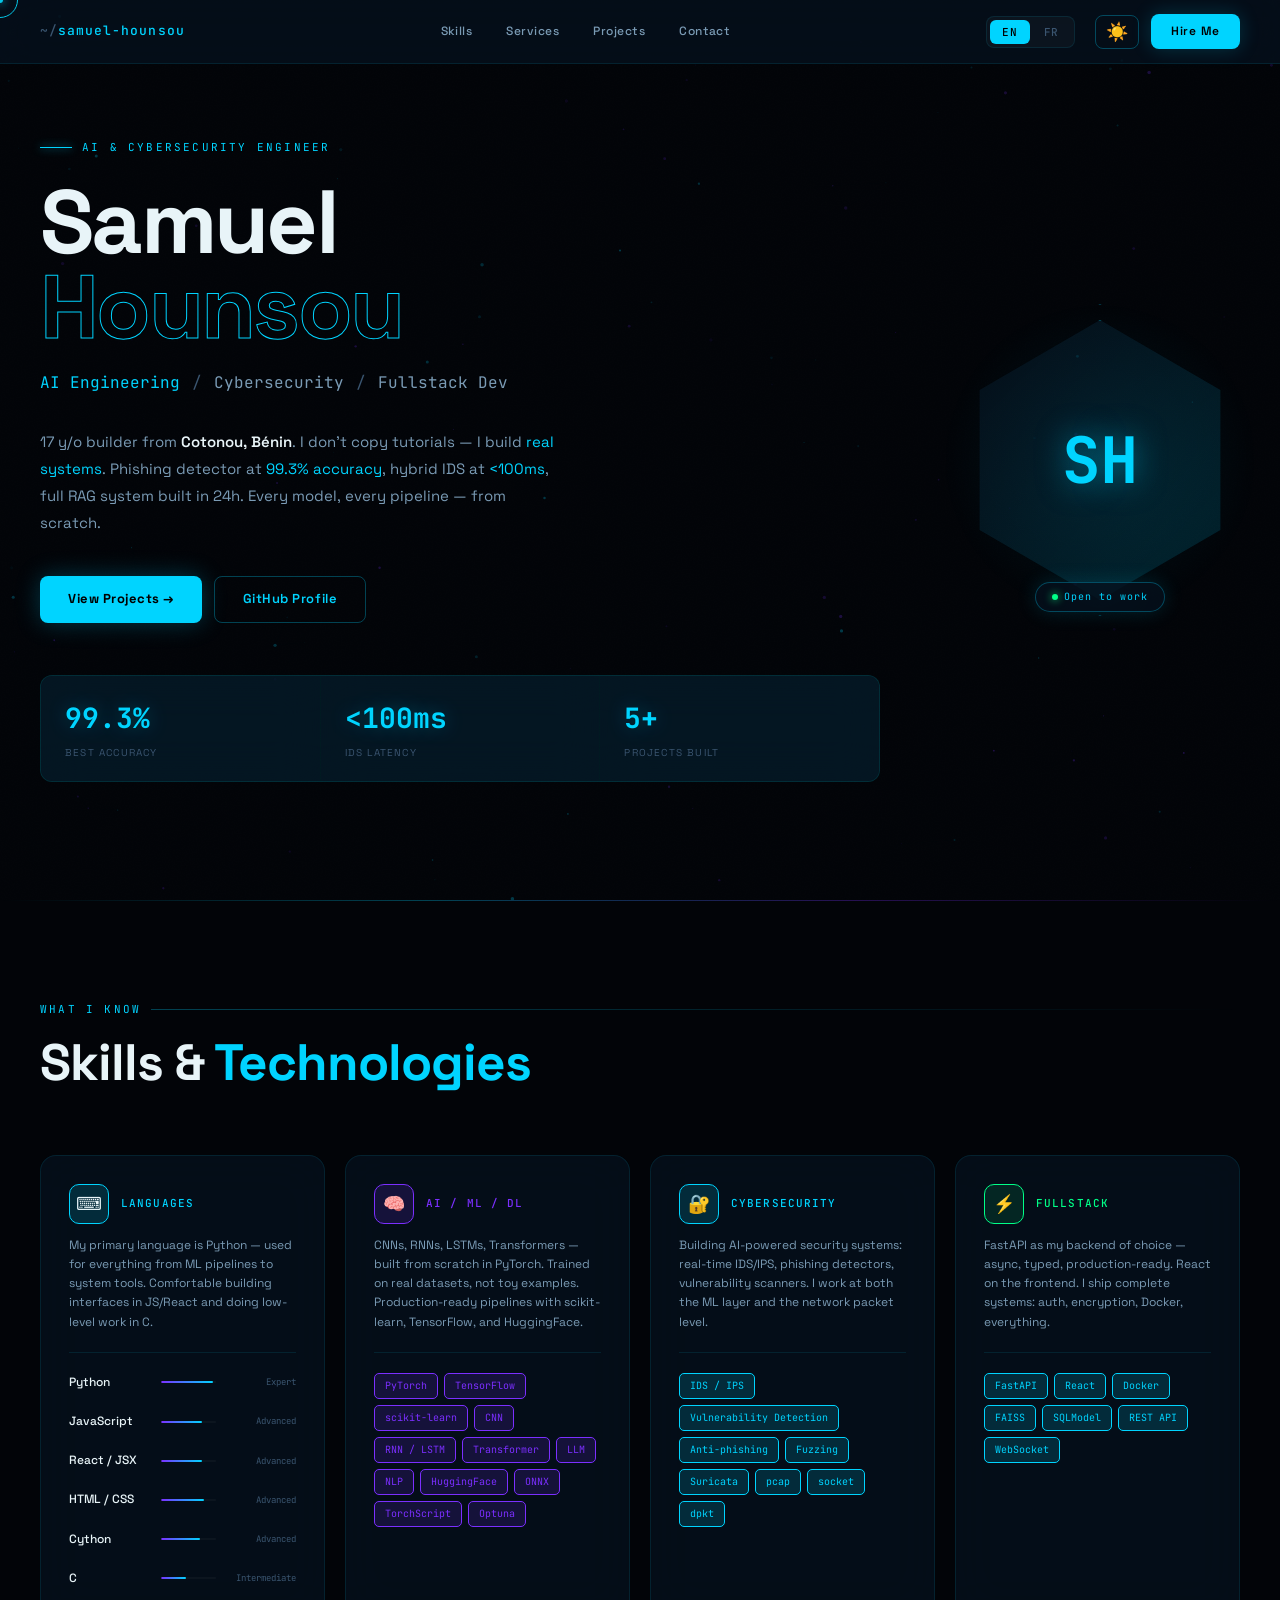
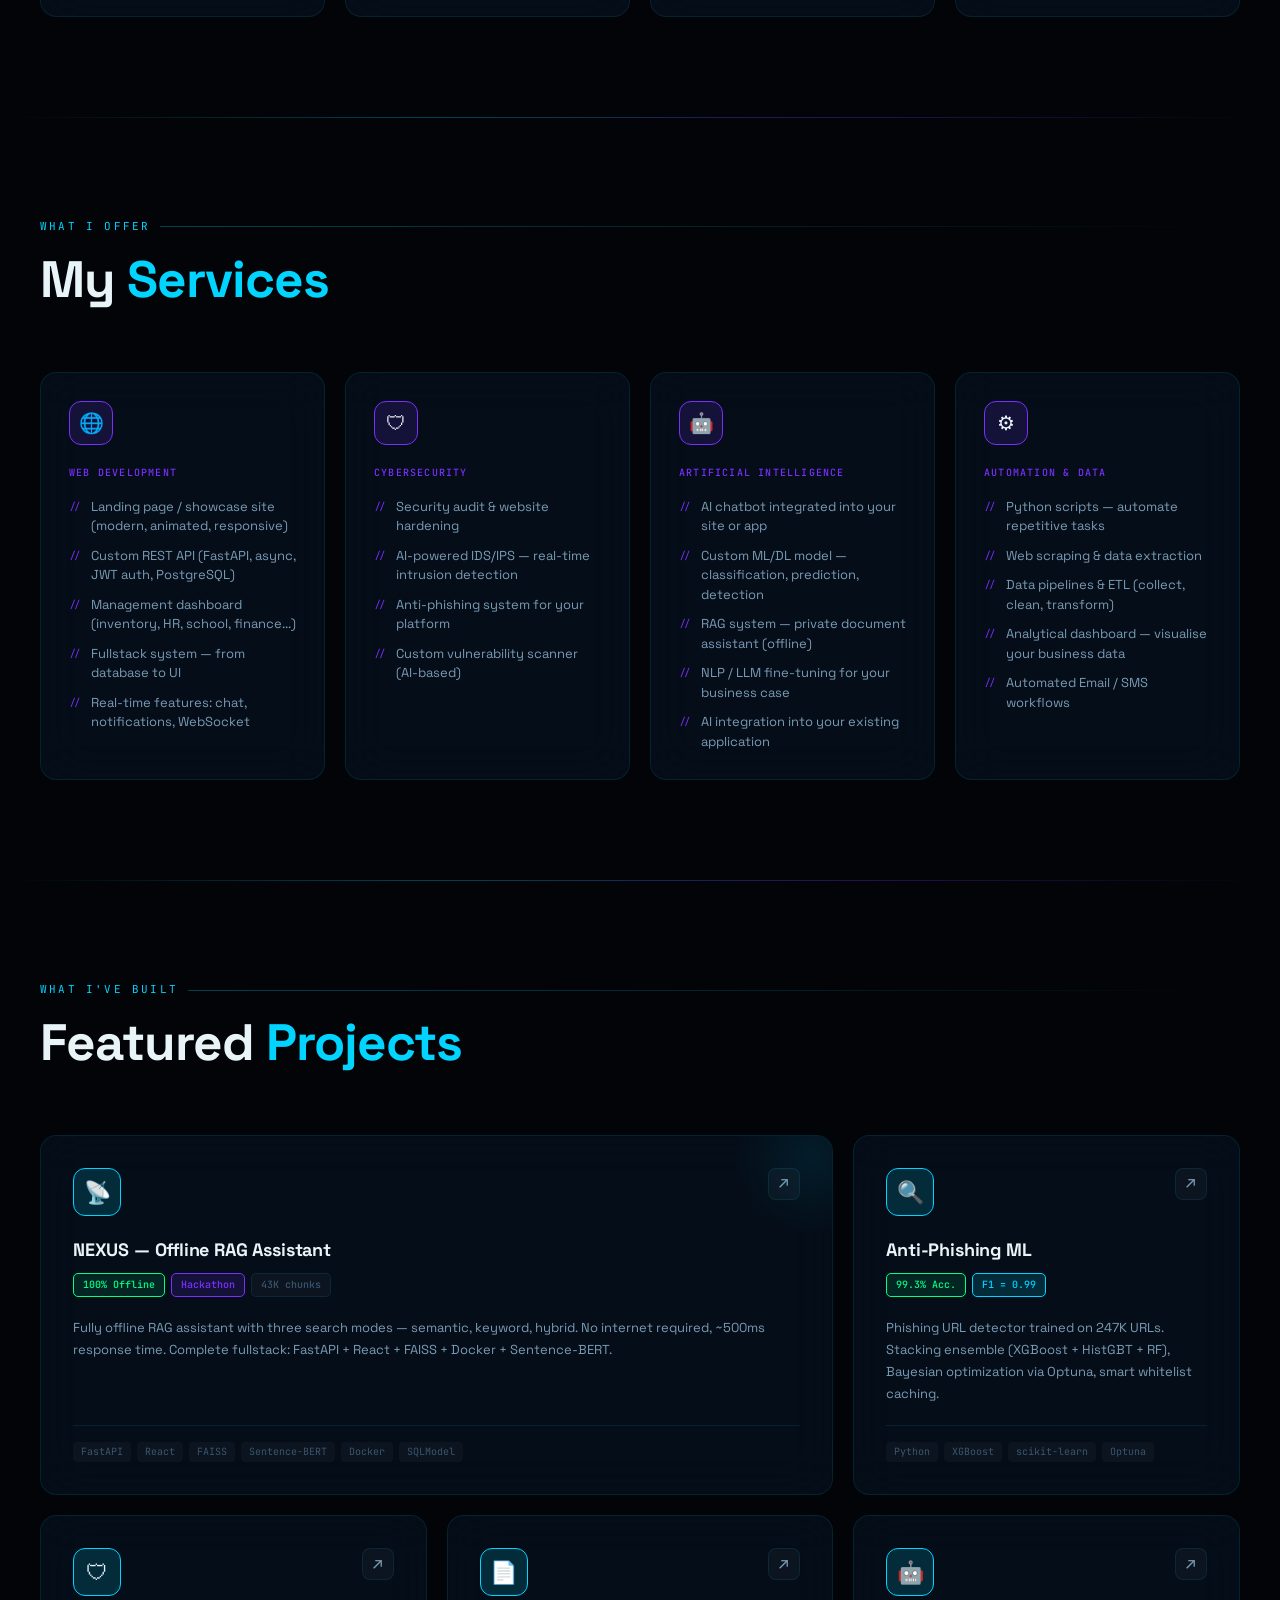
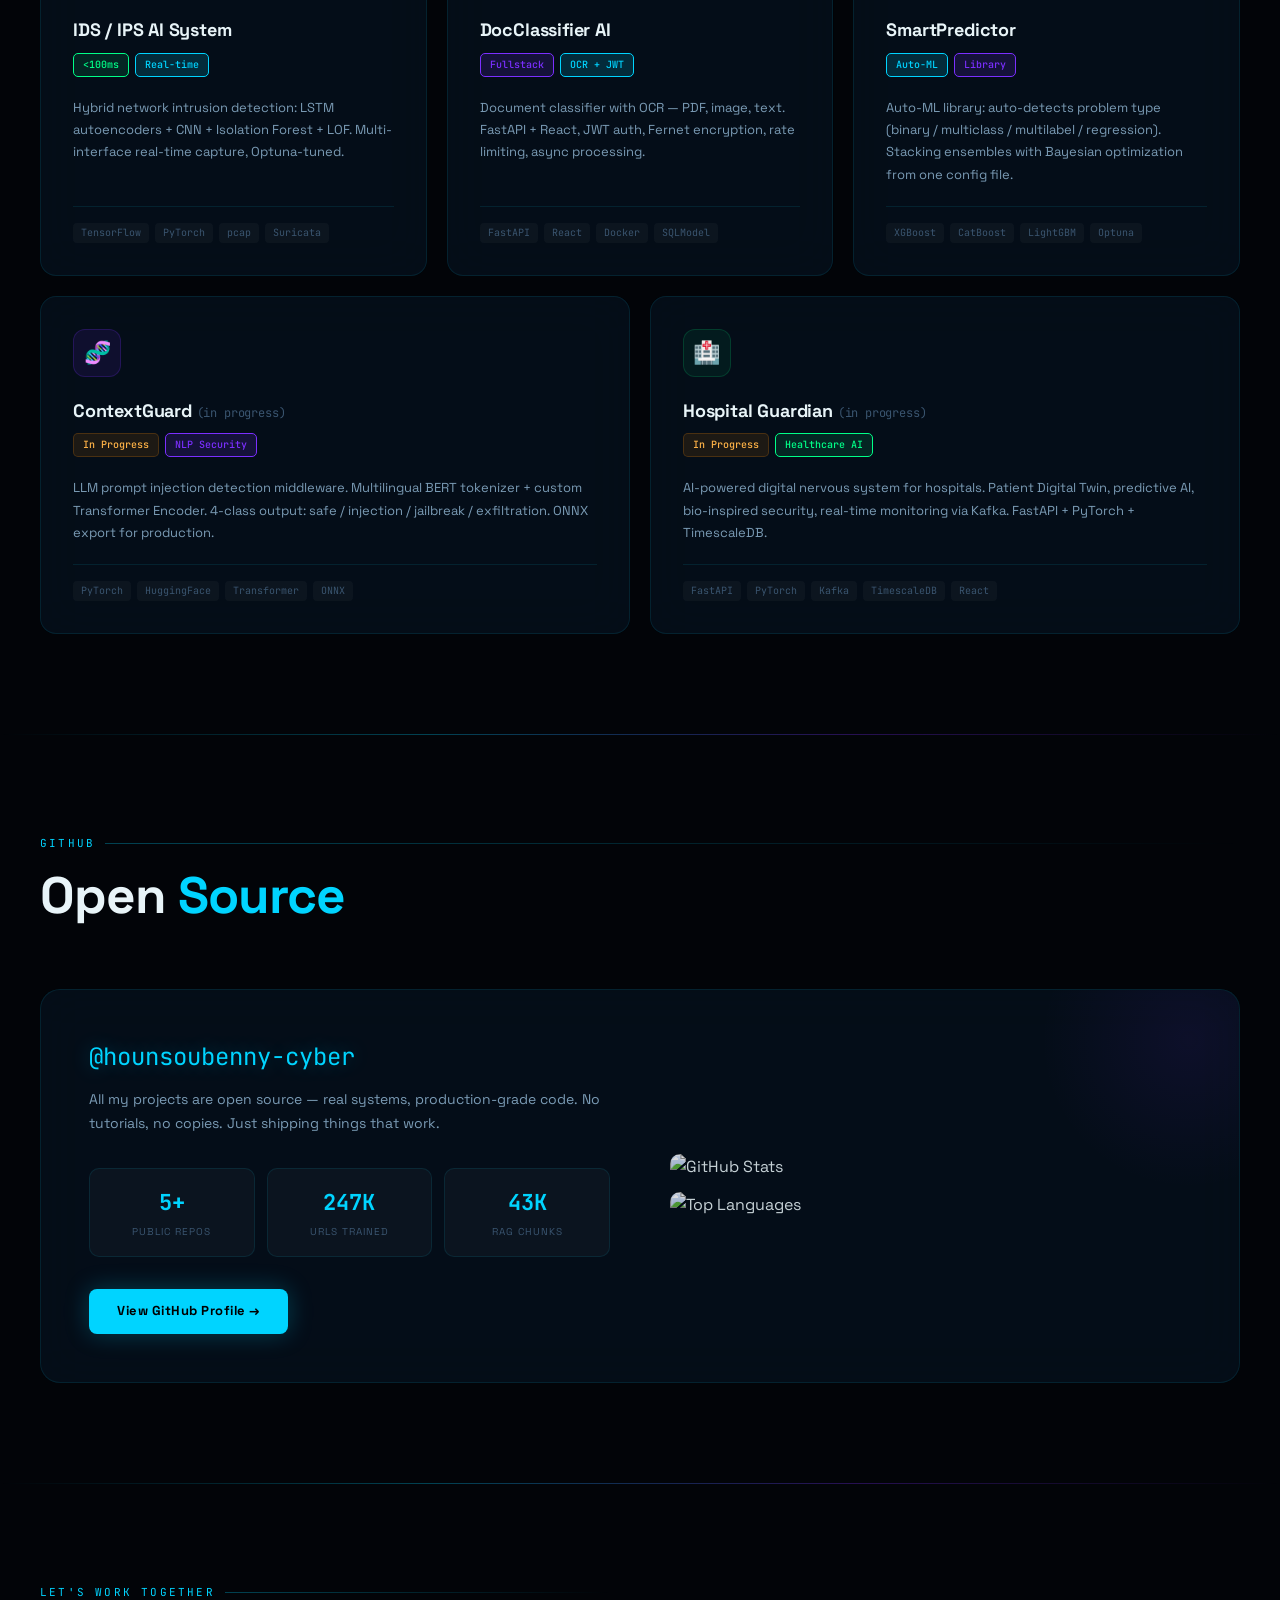
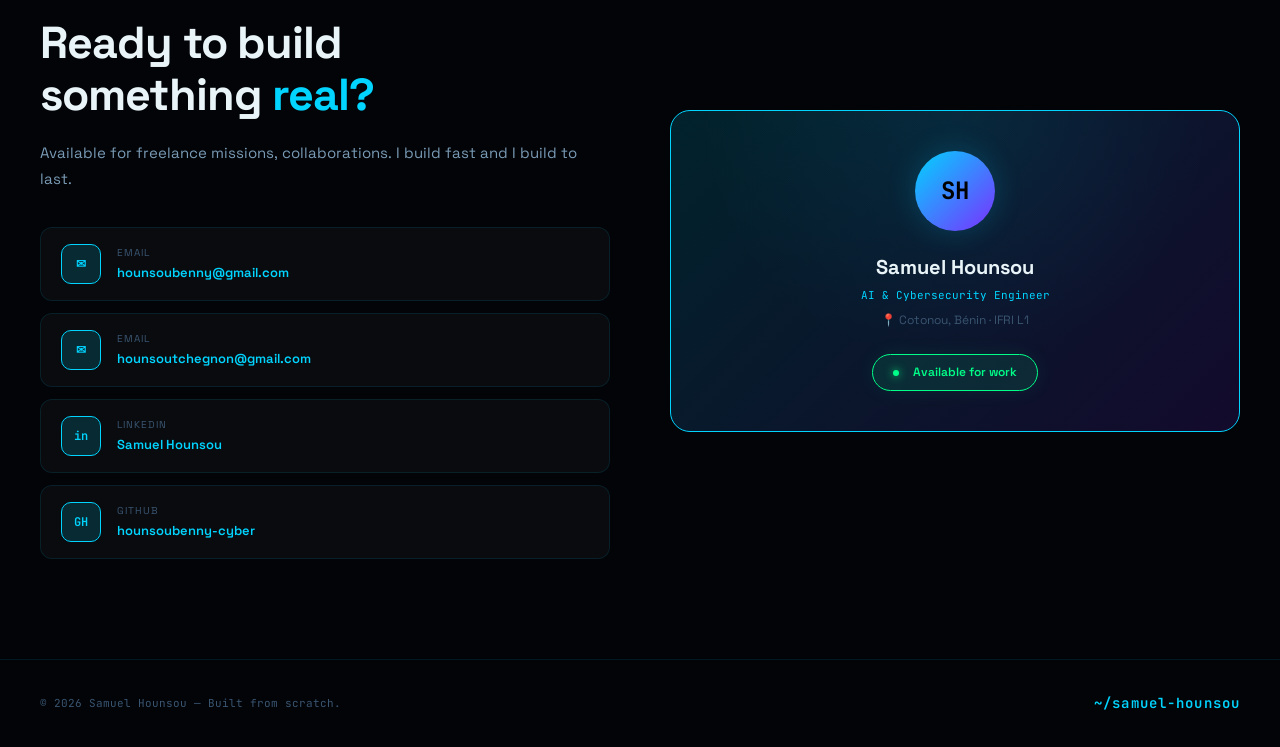
==== index.html @ a5eebebc "feat: theme toggle light/dark, corrections feedback, services mis à jour, responsive amélioré" ====
<!DOCTYPE html>
<html lang="en">
<head>
<meta charset="UTF-8"/>
<meta name="viewport" content="width=device-width, initial-scale=1.0"/>
<title>Samuel Hounsou — AI & Cybersecurity Engineer</title>
<link href="https://fonts.googleapis.com/css2?family=Clash+Display:wght@400;500;600;700&family=Space+Grotesk:wght@300;400;500;600;700&family=JetBrains+Mono:wght@300;400;500&display=swap" rel="stylesheet"/>
<link rel="stylesheet" href="./css/style.css">
</head>
<body>

<canvas id="bgCanvas"></canvas>
<div class="noise"></div>

<!-- CURSOR -->
<div class="cur" id="curDot"><div class="cur-dot"></div></div>
<div class="cur" id="curRing"><div class="cur-ring"></div></div>

<!-- NAV -->
<nav>
  <a href="#hero" class="nav-logo"><span>~/</span>samuel-hounsou</a>
  <div class="nav-links">
    <a href="#skills" class="nav-link" data-en="Skills" data-fr="Compétences">Skills</a>
    <a href="#services" class="nav-link" data-en="Services" data-fr="Offres">Services</a>
    <a href="#projects" class="nav-link" data-en="Projects" data-fr="Projets">Projects</a>
    <a href="#contact" class="nav-link" data-en="Contact" data-fr="Contact">Contact</a>
  </div>
  <div style="display:flex;align-items:center;gap:12px">
    <div class="nav-lang">
      <button class="lang-btn active" id="btnEN" onclick="setLang('en')">EN</button>
      <button class="lang-btn" id="btnFR" onclick="setLang('fr')">FR</button>
    </div>
    <button id="themeToggle" class="theme-btn" aria-label="Toggle theme">☀️</button>
    <a href="#contact" class="nav-cta" data-en="Hire Me" data-fr="Me Contacter">Hire Me</a>
    <button class="hamburger" id="hamburger" aria-label="Menu">
      <span></span><span></span><span></span>
    </button>
  </div>
</nav>

<!-- MOBILE MENU -->
<div class="mobile-menu" id="mobileMenu">
  <a href="#skills" class="nav-link" onclick="closeMenu()" data-en="Skills" data-fr="Compétences">Skills</a>
  <a href="#services" class="nav-link" onclick="closeMenu()" data-en="Services" data-fr="Offres">Services</a>
  <a href="#projects" class="nav-link" onclick="closeMenu()" data-en="Projects" data-fr="Projets">Projects</a>
  <a href="#contact" class="nav-link" onclick="closeMenu()" data-en="Contact" data-fr="Contact">Contact</a>
  <button id="themeToggleMobile" class="theme-btn mobile-only" aria-label="Toggle theme">☀️</button>
  <a href="#contact" class="btn-primary" onclick="closeMenu()" data-en="Hire Me" data-fr="Me Contacter">Hire Me</a>
</div>

<!-- HERO -->
<section id="hero">
  <div class="hero-grid">
    <div class="reveal">
      <div class="hero-eyebrow">
        <div class="eyebrow-line"></div>
        <span class="eyebrow-text" data-en="AI & Cybersecurity Engineer" data-fr="Ingénieur IA & Cybersécurité">AI & Cybersecurity Engineer</span>
      </div>
      <h1 class="hero-name">
        <span class="first">Samuel</span>
        <span class="last">Hounsou</span>
      </h1>
      <div class="hero-role">
        <span class="role-highlight">AI Engineering</span>
        <span class="role-sep">/</span>
        <span>Cybersecurity</span>
        <span class="role-sep">/</span>
        <span>Fullstack Dev</span>
      </div>
      <p class="hero-bio" data-en="Builder from <strong>Cotonou, Bénin</strong>. I don't copy tutorials — I build <span class='accent'>real systems</span>. Phishing detector at <span class='accent'>99.3% accuracy</span>, hybrid IDS at <span class='accent'>&lt;100ms</span>, full RAG system built in 24h. Every model, every pipeline — from scratch." data-fr="Builder basé à <strong>Cotonou, Bénin</strong>. Je ne copie pas des tutoriels — je construis de <span class='accent'>vrais systèmes</span>. Détecteur phishing à <span class='accent'>99.3% de précision</span>, IDS hybride à <span class='accent'>&lt;100ms</span>, RAG complet en 24h. Chaque modèle, chaque pipeline — from scratch.">17 y/o builder from <strong>Cotonou, Bénin</strong>. I don't copy tutorials — I build <span class="accent">real systems</span>. Phishing detector at <span class="accent">99.3% accuracy</span>, hybrid IDS at <span class="accent">&lt;100ms</span>, full RAG system built in 24h. Every model, every pipeline — from scratch.</p>
      <div class="hero-actions">
        <a href="#projects" class="btn-primary" data-en="View Projects →" data-fr="Voir les Projets →">View Projects →</a>
        <a href="https://github.com/hounsoubenny-cyber" target="_blank" class="btn-outline" data-en="GitHub Profile" data-fr="Profil GitHub">GitHub Profile</a>
      </div>
      <div class="hero-metrics">
        <div class="metric">
          <span class="metric-val">99.3%</span>
          <span class="metric-label" data-en="Best accuracy" data-fr="Meilleure précision">Best accuracy</span>
        </div>
        <div class="metric">
          <span class="metric-val">&lt;100ms</span>
          <span class="metric-label" data-en="IDS latency" data-fr="Latence IDS">IDS latency</span>
        </div>
        <div class="metric">
          <span class="metric-val">5+</span>
          <span class="metric-label" data-en="Projects built" data-fr="Projets livrés">Projects built</span>
        </div>
      </div>
    </div>
    <div class="hero-avatar reveal" style="transition-delay:0.25s">
      <div class="avatar-glow"></div>
      <div class="avatar-ring-outer"></div>
      <div class="avatar-hex">
        <div class="avatar-face avatar-front">
          <span class="avatar-fallback">SH</span>
        </div>
        <div class="avatar-face avatar-back">
          <img src="./images/photo.jpg" alt="Samuel Hounsou" onerror="this.style.display='none';this.nextElementSibling.style.display='flex'"/>
          <span class="avatar-fallback-back" style="display:none">SH</span>
        </div>
      </div>
      <div class="avatar-badge"><span class="avail-dot"></span><span data-en="Open to work" data-fr="Disponible">Open to work</span></div>
    </div>
  </div>
</section>

<div class="section-divider"></div>

<!-- SKILLS -->
<section id="skills">
  <div class="section-wrap">
    <div class="section-head reveal">
      <div class="section-eyebrow" data-en="What I know" data-fr="Ce que je maîtrise">What I know</div>
      <h2 class="section-title" data-en="Skills & <span class='accent'>Technologies</span>" data-fr="Compétences & <span class='accent'>Technologies</span>">Skills & <span class="accent">Technologies</span></h2>
    </div>
    <div class="skills-layout">

      <!-- Languages -->
      <div class="skill-card reveal">
        <div class="skill-card-header">
          <div class="skill-card-icon icon-cyan">⌨</div>
          <span class="skill-card-cat cat-cyan" data-en="Languages" data-fr="Langages">Languages</span>
        </div>
        <p class="skill-card-desc" data-en="My primary language is Python — used for everything from ML pipelines to system tools. Comfortable building interfaces in JS/React and doing low-level work in C." data-fr="Mon langage principal est Python — utilisé pour tout, des pipelines ML aux outils système. À l'aise avec JS/React pour les interfaces et C pour le bas niveau.">My primary language is Python — used for everything from ML pipelines to system tools. Comfortable building interfaces in JS/React and doing low-level work in C.</p>
        <div style="display:flex;flex-direction:column;gap:10px">
          <div class="lang-row"><span class="lang-name-txt">Python</span><div class="lang-bar"><div class="lang-fill animate" style="width:95%"></div></div><span class="lang-lvl">Expert</span></div>
          <div class="lang-row"><span class="lang-name-txt">JavaScript</span><div class="lang-bar"><div class="lang-fill animate" style="width:75%"></div></div><span class="lang-lvl">Advanced</span></div>
          <div class="lang-row"><span class="lang-name-txt">React / JSX</span><div class="lang-bar"><div class="lang-fill animate" style="width:75%"></div></div><span class="lang-lvl">Advanced</span></div>
          <div class="lang-row"><span class="lang-name-txt">HTML / CSS</span><div class="lang-bar"><div class="lang-fill animate" style="width:78%"></div></div><span class="lang-lvl">Advanced</span></div>
          <div class="lang-row"><span class="lang-name-txt">Cython</span><div class="lang-bar"><div class="lang-fill animate" style="width:70%"></div></div><span class="lang-lvl">Advanced</span></div>
          <div class="lang-row"><span class="lang-name-txt">C</span><div class="lang-bar"><div class="lang-fill animate" style="width:45%"></div></div><span class="lang-lvl">Intermediate</span></div>
        </div>
      </div>

      <!-- AI/ML -->
      <div class="skill-card reveal" style="transition-delay:0.1s">
        <div class="skill-card-header">
          <div class="skill-card-icon icon-violet">🧠</div>
          <span class="skill-card-cat cat-violet">AI / ML / DL</span>
        </div>
        <p class="skill-card-desc" data-en="CNNs, RNNs, LSTMs, Transformers — built from scratch in PyTorch. Trained on real datasets, not toy examples. Production-ready pipelines with scikit-learn, TensorFlow, and HuggingFace." data-fr="CNNs, RNNs, LSTMs, Transformers — construits from scratch en PyTorch. Entraînés sur de vraies données, pas des exemples jouets. Pipelines prêts pour la production avec scikit-learn, TensorFlow, HuggingFace.">CNNs, RNNs, LSTMs, Transformers — built from scratch in PyTorch. Trained on real datasets, not toy examples. Production-ready pipelines with scikit-learn, TensorFlow, and HuggingFace.</p>
        <div class="skill-tags">
          <span class="stag stag-violet">PyTorch</span>
          <span class="stag stag-violet">TensorFlow</span>
          <span class="stag stag-violet">scikit-learn</span>
          <span class="stag stag-violet">CNN</span>
          <span class="stag stag-violet">RNN / LSTM</span>
          <span class="stag stag-violet">Transformer</span>
          <span class="stag stag-violet">LLM</span>
          <span class="stag stag-violet">NLP</span>
          <span class="stag stag-violet">HuggingFace</span>
          <span class="stag stag-violet">ONNX</span>
          <span class="stag stag-violet">TorchScript</span>
          <span class="stag stag-violet">Optuna</span>
        </div>
      </div>

      <!-- Cybersecurity -->
      <div class="skill-card reveal" style="transition-delay:0.2s">
        <div class="skill-card-header">
          <div class="skill-card-icon icon-cyan">🔐</div>
          <span class="skill-card-cat cat-cyan" data-en="Cybersecurity" data-fr="Cybersécurité">Cybersecurity</span>
        </div>
        <p class="skill-card-desc" data-en="Building AI-powered security systems: real-time IDS/IPS, phishing detectors, vulnerability scanners. I work at both the ML layer and the network packet level." data-fr="Construction de systèmes de sécurité alimentés par l'IA : IDS/IPS temps réel, détecteurs de phishing, scanners de vulnérabilités. Je travaille au niveau ML et au niveau des paquets réseau.">Building AI-powered security systems: real-time IDS/IPS, phishing detectors, vulnerability scanners. I work at both the ML layer and the network packet level.</p>
        <div class="skill-tags">
          <span class="stag stag-cyan">IDS / IPS</span>
          <span class="stag stag-cyan">Vulnerability Detection</span>
          <span class="stag stag-cyan">Anti-phishing</span>
          <span class="stag stag-cyan">Fuzzing</span>
          <span class="stag stag-cyan">Suricata</span>
          <span class="stag stag-cyan">pcap</span>
          <span class="stag stag-cyan">socket</span>
          <span class="stag stag-cyan">dpkt</span>
        </div>
      </div>

      <!-- Fullstack -->
      <div class="skill-card reveal" style="transition-delay:0.1s">
        <div class="skill-card-header">
          <div class="skill-card-icon icon-green">⚡</div>
          <span class="skill-card-cat cat-green">Fullstack</span>
        </div>
        <p class="skill-card-desc" data-en="FastAPI as my backend of choice — async, typed, production-ready. React on the frontend. I ship complete systems: auth, encryption, Docker, everything." data-fr="FastAPI comme backend de prédilection — async, typé, production-ready. React en frontend. Je livre des systèmes complets : auth, chiffrement, Docker, tout.">FastAPI as my backend of choice — async, typed, production-ready. React on the frontend. I ship complete systems: auth, encryption, Docker, everything.</p>
        <div class="skill-tags">
          <span class="stag stag-cyan">FastAPI</span>
          <span class="stag stag-cyan">React</span>
          <span class="stag stag-cyan">Docker</span>
          <span class="stag stag-cyan">FAISS</span>
          <span class="stag stag-cyan">SQLModel</span>
          <span class="stag stag-cyan">REST API</span>
          <span class="stag stag-cyan">WebSocket</span>
        </div>
      </div>

    </div>
  </div>
</section>

<div class="section-divider"></div>

<!-- SERVICES -->
<section id="services">
  <div class="section-wrap">
    <div class="section-head reveal">
      <div class="section-eyebrow" data-en="What I offer" data-fr="Ce que j'offre">What I offer</div>
      <h2 class="section-title" data-en="My <span class='accent'>Services</span>" data-fr="Mes <span class='accent'>Offres</span>">My <span class="accent">Services</span></h2>
    </div>
    <div class="services-grid">
      <div class="service-card reveal">
        <div class="service-icon">🌐</div>
        <div class="service-cat" data-en="Web Development" data-fr="Développement Web">Web Development</div>
        <ul class="service-items">
          <li data-en="Landing page / showcase site (modern, animated, responsive)" data-fr="Site vitrine / landing page (moderne, animé, responsive)">Landing page / showcase site (modern, animated, responsive)</li>
          <li data-en="Custom REST API (FastAPI, async, JWT auth, PostgreSQL)" data-fr="API REST sur mesure (FastAPI, async, auth JWT, PostgreSQL)">Custom REST API (FastAPI, async, JWT auth, PostgreSQL)</li>
          <li data-en="Management dashboard (inventory, HR, school, finance...)" data-fr="Dashboard de gestion (stock, RH, école, finance...)">Management dashboard (inventory, HR, school, finance...)</li>
          <li data-en="Fullstack system — from database to UI" data-fr="Système fullstack complet — de la BDD à l'UI">Fullstack system — from database to UI</li>
          <li data-en="Real-time features: chat, notifications, WebSocket" data-fr="Fonctionnalités temps réel : chat, notifications, WebSocket">Real-time features: chat, notifications, WebSocket</li>
        </ul>
      </div>
      <div class="service-card reveal" style="transition-delay:0.1s">
        <div class="service-icon">🛡</div>
        <div class="service-cat" data-en="Cybersecurity" data-fr="Cybersécurité">Cybersecurity</div>
        <ul class="service-items">
          <li data-en="Security audit & website hardening" data-fr="Audit de sécurité & durcissement de site">Security audit & website hardening</li>
          <li data-en="AI‑powered IDS/IPS — real‑time intrusion detection" data-fr="IDS/IPS alimenté par l'IA — détection d'intrusion temps réel">AI‑powered IDS/IPS — real‑time intrusion detection</li>
          <li data-en="Anti‑phishing system for your platform" data-fr="Système anti‑phishing pour votre plateforme">Anti‑phishing system for your platform</li>
          <li data-en="Custom vulnerability scanner (AI‑based)" data-fr="Scanner de vulnérabilités web (custom, basé IA)">Custom vulnerability scanner (AI‑based)</li>
        </ul>
      </div>
      <div class="service-card reveal" style="transition-delay:0.2s">
        <div class="service-icon">🤖</div>
        <div class="service-cat" data-en="Artificial Intelligence" data-fr="Intelligence Artificielle">Artificial Intelligence</div>
        <ul class="service-items">
          <li data-en="AI chatbot integrated into your site or app" data-fr="Chatbot IA intégré dans votre site ou application">AI chatbot integrated into your site or app</li>
          <li data-en="Custom ML/DL model — classification, prediction, detection" data-fr="Modèle ML/DL sur mesure — classification, prédiction, détection">Custom ML/DL model — classification, prediction, detection</li>
          <li data-en="RAG system — private document assistant (offline)" data-fr="Système RAG — assistant documentaire privé (offline)">RAG system — private document assistant (offline)</li>
          <li data-en="NLP / LLM fine‑tuning for your business case" data-fr="Fine‑tuning NLP / LLM pour votre cas d'usage">NLP / LLM fine‑tuning for your business case</li>
          <li data-en="AI integration into your existing application" data-fr="Intégration IA dans votre application existante">AI integration into your existing application</li>
        </ul>
      </div>
      <div class="service-card reveal" style="transition-delay:0.3s">
        <div class="service-icon">⚙</div>
        <div class="service-cat" data-en="Automation & Data" data-fr="Automatisation & Données">Automation & Data</div>
        <ul class="service-items">
          <li data-en="Python scripts — automate repetitive tasks" data-fr="Scripts Python — automatiser vos tâches répétitives">Python scripts — automate repetitive tasks</li>
          <li data-en="Web scraping & data extraction" data-fr="Web scraping & extraction de données">Web scraping & data extraction</li>
          <li data-en="Data pipelines & ETL (collect, clean, transform)" data-fr="Pipelines de données & ETL (collecter, nettoyer, transformer)">Data pipelines & ETL (collect, clean, transform)</li>
          <li data-en="Analytical dashboard — visualise your business data" data-fr="Dashboard analytique — visualiser vos données métier">Analytical dashboard — visualise your business data</li>
          <li data-en="Automated Email / SMS workflows" data-fr="Workflows automatisés Email / SMS">Automated Email / SMS workflows</li>
        </ul>
      </div>
    </div>
  </div>
</section>

<div class="section-divider"></div>

<!-- PROJECTS -->
<section id="projects">
  <div class="section-wrap">
    <div class="section-head reveal">
      <div class="section-eyebrow" data-en="What I've built" data-fr="Ce que j'ai construit">What I've built</div>
      <h2 class="section-title" data-en="Featured <span class='accent'>Projects</span>" data-fr="Mes <span class='accent'>Projets</span>">Featured <span class="accent">Projects</span></h2>
    </div>
    <div class="projects-grid">

      <!-- NEXUS - large -->
      <div class="proj-card col-8 reveal">
        <div class="proj-glow"></div>
        <div class="proj-top">
          <div class="proj-icon-wrap">📡</div>
          <div class="proj-links">
            <a href="https://github.com/hounsoubenny-cyber/nexus-four" target="_blank" class="proj-link" title="GitHub">↗</a>
          </div>
        </div>
        <div class="proj-name">NEXUS — Offline RAG Assistant</div>
        <div class="proj-badges">
          <span class="pbadge pb-green" data-en="100% Offline" data-fr="100% Offline">100% Offline</span>
          <span class="pbadge pb-violet">Hackathon</span>
          <span class="pbadge pb-gray">43K chunks</span>
        </div>
        <p class="proj-desc" data-en="Fully offline RAG assistant with three search modes — semantic, keyword, hybrid. No internet required, ~500ms response time. Complete fullstack: FastAPI + React + FAISS + Docker + Sentence-BERT." data-fr="Assistant RAG 100% offline avec trois modes de recherche — sémantique, keyword, hybride. Sans internet, ~500ms de réponse. Fullstack complet : FastAPI + React + FAISS + Docker + Sentence-BERT.">Fully offline RAG assistant with three search modes — semantic, keyword, hybrid. No internet required, ~500ms response time. Complete fullstack: FastAPI + React + FAISS + Docker + Sentence-BERT.</p>
        <div class="proj-stack">
          <span class="proj-tech">FastAPI</span>
          <span class="proj-tech">React</span>
          <span class="proj-tech">FAISS</span>
          <span class="proj-tech">Sentence-BERT</span>
          <span class="proj-tech">Docker</span>
          <span class="proj-tech">SQLModel</span>
        </div>
      </div>

      <!-- Anti-phishing -->
      <div class="proj-card col-4 reveal" style="transition-delay:0.1s">
        <div class="proj-top">
          <div class="proj-icon-wrap">🔍</div>
          <div class="proj-links">
            <a href="https://github.com/hounsoubenny-cyber/anti-phishing-ml" target="_blank" class="proj-link">↗</a>
          </div>
        </div>
        <div class="proj-name">Anti-Phishing ML</div>
        <div class="proj-badges">
          <span class="pbadge pb-green">99.3% Acc.</span>
          <span class="pbadge pb-cyan">F1 = 0.99</span>
        </div>
        <p class="proj-desc" data-en="Phishing URL detector trained on 247K URLs. Stacking ensemble (XGBoost + HistGBT + RF), Bayesian optimization via Optuna, smart whitelist caching." data-fr="Détecteur de phishing entraîné sur 247K URLs. Ensemble stacking (XGBoost + HistGBT + RF), optimisation bayésienne via Optuna, cache whitelist intelligent.">Phishing URL detector trained on 247K URLs. Stacking ensemble (XGBoost + HistGBT + RF), Bayesian optimization via Optuna, smart whitelist caching.</p>
        <div class="proj-stack">
          <span class="proj-tech">Python</span>
          <span class="proj-tech">XGBoost</span>
          <span class="proj-tech">scikit-learn</span>
          <span class="proj-tech">Optuna</span>
        </div>
      </div>

      <!-- IDS -->
      <div class="proj-card col-4 reveal">
        <div class="proj-top">
          <div class="proj-icon-wrap">🛡</div>
          <div class="proj-links">
            <a href="https://github.com/hounsoubenny-cyber/ids-ai" target="_blank" class="proj-link">↗</a>
          </div>
        </div>
        <div class="proj-name">IDS / IPS AI System</div>
        <div class="proj-badges">
          <span class="pbadge pb-green">&lt;100ms</span>
          <span class="pbadge pb-cyan">Real-time</span>
        </div>
        <p class="proj-desc" data-en="Hybrid network intrusion detection: LSTM autoencoders + CNN + Isolation Forest + LOF. Multi-interface real-time capture, Optuna-tuned." data-fr="Détection d'intrusion hybride : LSTM autoencoders + CNN + Isolation Forest + LOF. Capture multi-interface temps réel, tuning Optuna.">Hybrid network intrusion detection: LSTM autoencoders + CNN + Isolation Forest + LOF. Multi-interface real-time capture, Optuna-tuned.</p>
        <div class="proj-stack">
          <span class="proj-tech">TensorFlow</span>
          <span class="proj-tech">PyTorch</span>
          <span class="proj-tech">pcap</span>
          <span class="proj-tech">Suricata</span>
        </div>
      </div>

      <!-- DocClassifier -->
      <div class="proj-card col-4 reveal" style="transition-delay:0.1s">
        <div class="proj-top">
          <div class="proj-icon-wrap">📄</div>
          <div class="proj-links">
            <a href="https://github.com/hounsoubenny-cyber/doc-classifier" target="_blank" class="proj-link">↗</a>
          </div>
        </div>
        <div class="proj-name">DocClassifier AI</div>
        <div class="proj-badges">
          <span class="pbadge pb-violet">Fullstack</span>
          <span class="pbadge pb-cyan">OCR + JWT</span>
        </div>
        <p class="proj-desc" data-en="Document classifier with OCR — PDF, image, text. FastAPI + React, JWT auth, Fernet encryption, rate limiting, async processing." data-fr="Classifieur de documents avec OCR — PDF, image, texte. FastAPI + React, auth JWT, chiffrement Fernet, rate limiting, async.">Document classifier with OCR — PDF, image, text. FastAPI + React, JWT auth, Fernet encryption, rate limiting, async processing.</p>
        <div class="proj-stack">
          <span class="proj-tech">FastAPI</span>
          <span class="proj-tech">React</span>
          <span class="proj-tech">Docker</span>
          <span class="proj-tech">SQLModel</span>
        </div>
      </div>

      <!-- SmartPredictor -->
      <div class="proj-card col-4 reveal" style="transition-delay:0.2s">
        <div class="proj-top">
          <div class="proj-icon-wrap">🤖</div>
          <div class="proj-links">
            <a href="https://github.com/hounsoubenny-cyber/smart-predictor" target="_blank" class="proj-link">↗</a>
          </div>
        </div>
        <div class="proj-name">SmartPredictor</div>
        <div class="proj-badges">
          <span class="pbadge pb-cyan">Auto-ML</span>
          <span class="pbadge pb-violet">Library</span>
        </div>
        <p class="proj-desc" data-en="Auto-ML library: auto-detects problem type (binary / multiclass / multilabel / regression). Stacking ensembles with Bayesian optimization from one config file." data-fr="Librairie Auto-ML : détecte automatiquement le type de problème. Ensembles stacking avec optimisation bayésienne depuis un seul fichier config.">Auto-ML library: auto-detects problem type (binary / multiclass / multilabel / regression). Stacking ensembles with Bayesian optimization from one config file.</p>
        <div class="proj-stack">
          <span class="proj-tech">XGBoost</span>
          <span class="proj-tech">CatBoost</span>
          <span class="proj-tech">LightGBM</span>
          <span class="proj-tech">Optuna</span>
        </div>
      </div>

      <!-- ContextGuard WIP -->
      <div class="proj-card col-6 reveal">
        <div class="proj-top">
          <div class="proj-icon-wrap" style="background:rgba(123,47,255,0.1);border-color:rgba(123,47,255,0.2)">🧬</div>
          <div class="proj-links"></div>
        </div>
        <div class="proj-name">ContextGuard <span style="font-size:12px;color:var(--text3);font-weight:400;font-family:var(--mono)">(in progress)</span></div>
        <div class="proj-badges">
          <span class="pbadge pb-orange" data-en="In Progress" data-fr="En cours">In Progress</span>
          <span class="pbadge pb-violet">NLP Security</span>
        </div>
        <p class="proj-desc" data-en="LLM prompt injection detection middleware. Multilingual BERT tokenizer + custom Transformer Encoder. 4-class output: safe / injection / jailbreak / exfiltration. ONNX export for production." data-fr="Middleware de détection d'injections de prompts LLM. Tokenizer BERT multilingue + Transformer Encoder custom. Sortie 4 classes : safe / injection / jailbreak / exfiltration. Export ONNX pour la production.">LLM prompt injection detection middleware. Multilingual BERT tokenizer + custom Transformer Encoder. 4-class output: safe / injection / jailbreak / exfiltration. ONNX export for production.</p>
        <div class="proj-stack">
          <span class="proj-tech">PyTorch</span>
          <span class="proj-tech">HuggingFace</span>
          <span class="proj-tech">Transformer</span>
          <span class="proj-tech">ONNX</span>
        </div>
      </div>

      <!-- Hospital Guardian WIP -->
      <div class="proj-card col-6 reveal" style="transition-delay:0.1s">
        <div class="proj-top">
          <div class="proj-icon-wrap" style="background:rgba(0,255,136,0.06);border-color:rgba(0,255,136,0.15)">🏥</div>
          <div class="proj-links"></div>
        </div>
        <div class="proj-name">Hospital Guardian <span style="font-size:12px;color:var(--text3);font-weight:400;font-family:var(--mono)">(in progress)</span></div>
        <div class="proj-badges">
          <span class="pbadge pb-orange" data-en="In Progress" data-fr="En cours">In Progress</span>
          <span class="pbadge pb-green">Healthcare AI</span>
        </div>
        <p class="proj-desc" data-en="AI-powered digital nervous system for hospitals. Patient Digital Twin, predictive AI, bio-inspired security, real-time monitoring via Kafka. FastAPI + PyTorch + TimescaleDB." data-fr="Système nerveux numérique IA pour hôpitaux. Digital Twin patient, IA prédictive, sécurité bio-inspirée, monitoring temps réel via Kafka. FastAPI + PyTorch + TimescaleDB.">AI-powered digital nervous system for hospitals. Patient Digital Twin, predictive AI, bio-inspired security, real-time monitoring via Kafka. FastAPI + PyTorch + TimescaleDB.</p>
        <div class="proj-stack">
          <span class="proj-tech">FastAPI</span>
          <span class="proj-tech">PyTorch</span>
          <span class="proj-tech">Kafka</span>
          <span class="proj-tech">TimescaleDB</span>
          <span class="proj-tech">React</span>
        </div>
      </div>

    </div>
  </div>
</section>

<div class="section-divider"></div>

<!-- GITHUB -->
<section id="github">
  <div class="section-wrap">
    <div class="section-head reveal">
      <div class="section-eyebrow">GitHub</div>
      <h2 class="section-title" data-en="Open <span class='accent'>Source</span>" data-fr="Open <span class='accent'>Source</span>">Open <span class="accent">Source</span></h2>
    </div>
    <div class="github-wrap reveal">
      <div>
        <div class="gh-handle">@hounsoubenny-cyber</div>
        <p class="gh-desc" data-en="Selected projects are open source — real systems, production-grade code. No tutorials, no copies. Just shipping things that work." data-fr="Certains mes projets sont open source — de vrais systèmes, du code de qualité production. Pas de tutoriels, pas de copies. Juste des choses qui fonctionnent.">All my projects are open source — real systems, production-grade code. No tutorials, no copies. Just shipping things that work.</p>
        <div class="gh-stats-row">
          <div class="gh-stat-box">
            <div class="gh-stat-num">5+</div>
            <div class="gh-stat-label" data-en="Public Repos" data-fr="Dépôts">Public Repos</div>
          </div>
          <div class="gh-stat-box">
            <div class="gh-stat-num">247K</div>
            <div class="gh-stat-label" data-en="URLs Trained" data-fr="URLs entraînées">URLs Trained</div>
          </div>
          <div class="gh-stat-box">
            <div class="gh-stat-num">43K</div>
            <div class="gh-stat-label" data-en="RAG Chunks" data-fr="Chunks RAG">RAG Chunks</div>
          </div>
        </div>
        <a href="https://github.com/hounsoubenny-cyber" target="_blank" class="btn-primary" data-en="View GitHub Profile →" data-fr="Voir le Profil GitHub →">View GitHub Profile →</a>
      </div>
      <div class="gh-images">
        <img src="https://github-readme-stats.vercel.app/api?username=hounsoubenny-cyber&show_icons=true&theme=transparent&hide_border=true&rank_icon=github&include_all_commits=true&count_private=true&bg_color=00000000&title_color=00D4FF&icon_color=7B2FFF&text_color=7A9BB5" alt="GitHub Stats" loading="lazy"/>
        <img src="https://github-readme-stats.vercel.app/api/top-langs/?username=hounsoubenny-cyber&layout=compact&theme=transparent&hide_border=true&langs_count=6&bg_color=00000000&title_color=00D4FF&text_color=7A9BB5" alt="Top Languages" loading="lazy"/>
      </div>
    </div>
  </div>
</section>

<div class="section-divider"></div>

<!-- CONTACT -->
<section id="contact">
  <div class="section-wrap">
    <div class="contact-layout">
      <div class="reveal">
        <div class="section-eyebrow" data-en="Let's work together" data-fr="Travaillons ensemble">Let's work together</div>
        <h2 class="contact-heading" data-en="Ready to build<br/>something <span style='color:var(--cyan)'>real?</span>" data-fr="Prêt à construire<br/>quelque chose <span style='color:var(--cyan)'>de réel ?</span>">Ready to build<br/>something <span style="color:var(--cyan)">real?</span></h2>
        <p class="contact-sub" data-en="Available for freelance missions, collaborations. I build fast and I build to last." data-fr="Disponible pour des missions freelance, des collaborations. Je construis vite et je construis pour durer.">Available for freelance missions, collaborations. I build fast and I build to last.</p>
        <div class="contact-items">
          <a href="mailto:hounsoubenny@gmail.com" class="contact-item">
            <div class="contact-item-icon">✉</div>
            <div>
              <div class="contact-item-label">Email</div>
              <div class="contact-item-val">hounsoubenny@gmail.com</div>
            </div>
          </a>
          <a href="mailto:hounsoutchegnon@gmail.com" class="contact-item">
            <div class="contact-item-icon">✉</div>
            <div>
              <div class="contact-item-label">Email</div>
              <div class="contact-item-val">hounsoutchegnon@gmail.com</div>
            </div>
          </a>
          <a href="https://linkedin.com/in/benny-hounsou-00a267374" target="_blank" class="contact-item">
            <div class="contact-item-icon">in</div>
            <div>
              <div class="contact-item-label">LinkedIn</div>
              <div class="contact-item-val">Samuel Hounsou</div>
            </div>
          </a>
          <a href="https://github.com/hounsoubenny-cyber" target="_blank" class="contact-item">
            <div class="contact-item-icon">GH</div>
            <div>
              <div class="contact-item-label">GitHub</div>
              <div class="contact-item-val">hounsoubenny-cyber</div>
            </div>
          </a>
        </div>
      </div>
      <div class="reveal" style="transition-delay:0.2s">
        <div class="contact-card">
          <div class="contact-card-avatar">SH</div>
          <div class="contact-card-name">Samuel Hounsou</div>
          <div class="contact-card-role">AI & Cybersecurity Engineer</div>
          <div class="contact-card-loc">📍 Cotonou, Bénin · IFRI L1</div>
          <div class="avail-pill">
            <span class="avail-dot"></span>
            <span data-en="Available for work" data-fr="Disponible">Available for work</span>
          </div>
        </div>
      </div>
    </div>
  </div>
</section>

<footer>
  <span class="footer-left" data-en="© 2026 Samuel Hounsou — Built from scratch." data-fr="© 2026 Samuel Hounsou — Construit from scratch.">© 2026 Samuel Hounsou — Built from scratch.</span>
  <span class="footer-logo">~/samuel-hounsou</span>
</footer>

<script src="./js/main.js"></script>
</body>
</html>
---- css/style.css ----
*,*::before,*::after{box-sizing:border-box;margin:0;padding:0}

/* ===== LIGHT THEME (par défaut) ===== */
:root{
  --void:#f5f7fa;
  --deep:#e8ecf1;
  --surface:rgba(0,0,0,0.03);
  --surface-hover:rgba(0,0,0,0.06);
  --glass:rgba(255,255,255,0.75);
  --glass-light:rgba(255,255,255,0.55);
  --cyan:#0084a3;
  --cyan-dim:rgba(0,132,163,0.12);
  --cyan-glow:rgba(0,132,163,0.06);
  --violet:#5a1fb0;
  --violet-dim:rgba(90,31,176,0.1);
  --violet-glow:rgba(90,31,176,0.06);
  --green:#007a45;
  --green-dim:rgba(0,122,69,0.1);
  --border:rgba(0,0,0,0.1);
  --border-violet:rgba(90,31,176,0.25);
  --border-bright:rgba(0,132,163,0.35);
  --text:#0a0e17;
  --text2:#3a4458;
  --text3:#6b7389;
  --mono:'JetBrains Mono',monospace;
  --display:'Space Grotesk',sans-serif;
}

/* ===== DARK THEME (actuel comme base) ===== */
[data-theme="dark"] {
  --void:#020408;
  --deep:#050c14;
  --surface:rgba(255,255,255,0.03);
  --surface-hover:rgba(255,255,255,0.06);
  --glass:rgba(8,20,35,0.6);
  --glass-light:rgba(15,35,60,0.4);
  --cyan:#00D4FF;
  --cyan-dim:rgba(0,212,255,0.15);
  --cyan-glow:rgba(0,212,255,0.08);
  --violet:#7B2FFF;
  --violet-dim:rgba(123,47,255,0.15);
  --violet-glow:rgba(123,47,255,0.08);
  --green:#00FF88;
  --green-dim:rgba(0,255,136,0.1);
  --border:rgba(0,212,255,0.1);
  --border-violet:rgba(123,47,255,0.15);
  --border-bright:rgba(0,212,255,0.3);
  --text:#E8F4F8;
  --text2:#7A9BB5;
  --text3:#3A5570;
}

html{scroll-behavior:smooth;overflow-x:hidden}

body{
  font-family:var(--display);
  background:var(--void);
  color:var(--text);
  overflow-x:hidden;
  cursor:none;
  line-height:1.6;
  transition: background-color 0.3s, color 0.3s;
}

/* ─── CANVAS BG ─── */
#bgCanvas{
position:fixed;inset:0;z-index:0;
pointer-events:none;opacity:0.6;
}

/* ─── NOISE OVERLAY ─── */
.noise{
  position:fixed;inset:0;z-index:1;pointer-events:none;
  background-image:url("data:image/svg+xml,%3Csvg xmlns='http://www.w3.org/2000/svg' width='300' height='300'%3E%3Cfilter id='n'%3E%3CfeTurbulence type='fractalNoise' baseFrequency='0.75' numOctaves='4' stitchTiles='stitch'/%3E%3C/filter%3E%3Crect width='300' height='300' filter='url(%23n)' opacity='0.04'/%3E%3C/svg%3E");
  opacity:0.35;
}

/* ─── CURSOR ─── */
.cur{position:fixed;pointer-events:none;z-index:9999;mix-blend-mode:difference}
.cur-dot{
  width:6px;height:6px;border-radius:50%;
  background:var(--cyan);
  transform:translate(-50%,-50%);
  transition:transform 0.1s;
  box-shadow:0 0 10px var(--cyan);
}
.cur-ring{
  width:36px;height:36px;border-radius:50%;
  border:1px solid var(--cyan);
  transform:translate(-50%,-50%);
  transition:all 0.18s cubic-bezier(0.23,1,0.32,1);
}

/* ─── THEME TOGGLE ─── */
.theme-btn {
  background: none;
  border: 1px solid var(--border-bright);
  border-radius: 8px;
  padding: 5px 10px;
  font-size: 18px;
  cursor: pointer;
  transition: transform 0.3s ease;
  display: flex;
  align-items: center;
  justify-content: center;
}
.theme-btn:hover {
  background: var(--cyan-glow);
  transform: scale(1.1);
}
.mobile-only {
  display: none;
}
@media (max-width: 900px) {
  .mobile-only {
    display: block;
    margin-top: 20px;
    font-size: 22px;
    padding: 12px 24px;
  }
}

/* ─── NAVBAR ─── */
nav{
  position:fixed;top:0;left:0;right:0;z-index:100;
  padding:0 40px;height:64px;
  display:flex;align-items:center;justify-content:space-between;
  background:var(--glass);
  backdrop-filter:blur(24px);
  border-bottom:1px solid var(--border);
  transition: background-color 0.3s, border-color 0.3s;
}
.nav-logo{
  font-family:var(--mono);font-size:13px;font-weight:500;
  color:var(--cyan);letter-spacing:0.08em;
  text-decoration:none;
}
.nav-logo span{color:var(--text3)}
.nav-links{display:flex;gap:2px;align-items:center}
.nav-link{
  padding:7px 16px;border-radius:6px;
  font-size:12px;font-weight:500;letter-spacing:0.04em;
  color:var(--text2);text-decoration:none;
  transition:all 0.2s;
}
.nav-link:hover{color:var(--cyan);background:var(--cyan-glow)}
.nav-cta{
  padding:8px 20px;border-radius:8px;
  font-size:12px;font-weight:600;letter-spacing:0.06em;
  color:#000;background:var(--cyan);
  text-decoration:none;transition:all 0.2s;
  box-shadow:0 0 20px rgba(0,212,255,0.2);
}
.nav-cta:hover{background:#33DDFF;box-shadow:0 0 30px rgba(0,212,255,0.4)}
.nav-lang{
  display:flex;gap:2px;
  background:var(--surface);
  border:1px solid var(--border);
  border-radius:8px;padding:3px;margin-right:8px;
}
.lang-btn{
  padding:5px 12px;border-radius:6px;border:none;
  font-family:var(--mono);font-size:11px;font-weight:500;
  cursor:pointer;transition:all 0.2s;
  background:transparent;color:var(--text3);letter-spacing:0.06em;
}
.lang-btn.active{background:var(--cyan);color:#000}

/* ─── HAMBURGER ─── */
.hamburger{
  display:none;flex-direction:column;gap:5px;
  background:none;border:none;cursor:pointer;padding:8px;
  z-index:200;
}
.hamburger span{
  display:block;width:22px;height:2px;
  background:var(--cyan);border-radius:2px;
  transition:all 0.3s;
}
.hamburger.open span:nth-child(1){transform:translateY(7px) rotate(45deg)}
.hamburger.open span:nth-child(2){opacity:0}
.hamburger.open span:nth-child(3){transform:translateY(-7px) rotate(-45deg)}
.mobile-menu{
  display:none;position:fixed;inset:0;z-index:150;
  background:var(--glass);backdrop-filter:blur(30px);
  flex-direction:column;align-items:center;justify-content:center;gap:32px;
}
.mobile-menu.open{display:flex}
.mobile-menu .nav-link{font-size:22px;padding:12px 32px}

/* ─── HERO ─── */
#hero{
min-height:100vh;
display:flex;align-items:center;
padding:100px 40px 80px;
position:relative;z-index:2;
max-width:1280px;margin:0 auto;
}
.hero-grid{
  display:grid;
  grid-template-columns:1fr auto;
  gap:80px;align-items:center;
  width:100%;
}
.hero-eyebrow{
  display:flex;align-items:center;gap:10px;
  margin-bottom:24px;
}
.eyebrow-line{
  width:32px;height:1px;background:var(--cyan);
  box-shadow:0 0 8px var(--cyan);
}
.eyebrow-text{
  font-family:var(--mono);font-size:11px;
  color:var(--cyan);letter-spacing:0.2em;text-transform:uppercase;
}
.hero-name{
  font-size:clamp(52px,7vw,96px);
  font-weight:700;line-height:0.95;
  letter-spacing:-0.03em;
  margin-bottom:20px;
}
.hero-name .first{color:var(--text)}
.hero-name .last{
  -webkit-text-stroke:1px var(--cyan);
  color:transparent;
  display:block;
}
.hero-role{
  font-family:var(--mono);
  font-size:clamp(13px,1.5vw,16px);
  color:var(--text2);
  margin-bottom:32px;
  display:flex;align-items:center;gap:12px;
  flex-wrap:wrap;
}
.role-sep{color:var(--text3)}
.role-highlight{color:var(--cyan)}
.hero-bio{
  font-size:15px;color:var(--text2);
  line-height:1.8;max-width:520px;
  margin-bottom:40px;
}
.hero-bio strong{color:var(--text);font-weight:600}
.hero-bio .accent{color:var(--cyan)}
.hero-actions{display:flex;gap:12px;flex-wrap:wrap;margin-bottom:52px}
.btn-primary{
  display:inline-flex;align-items:center;gap:8px;
  background:var(--cyan);color:#000;
  padding:12px 28px;border-radius:8px;
  font-weight:700;font-size:13px;letter-spacing:0.04em;
  text-decoration:none;transition:all 0.3s;border:none;cursor:pointer;
  box-shadow:0 0 24px rgba(0,212,255,0.25);
}
.btn-primary:hover{background:#33DDFF;box-shadow:0 0 40px rgba(0,212,255,0.4);transform:translateY(-2px)}
.btn-outline{
  display:inline-flex;align-items:center;gap:8px;
  background:transparent;color:var(--cyan);
  padding:12px 28px;border-radius:8px;
  font-weight:600;font-size:13px;letter-spacing:0.04em;
  text-decoration:none;transition:all 0.3s;
  border:1px solid var(--border-bright);
}
.btn-outline:hover{background:var(--cyan-glow);border-color:var(--cyan);transform:translateY(-2px)}
.hero-metrics{
  display:grid;grid-template-columns:repeat(3,1fr);
  gap:1px;
  border:1px solid var(--border);border-radius:12px;
  overflow:hidden;
  background:var(--border);
}
.metric{
  background:var(--glass);backdrop-filter:blur(20px);
  padding:20px 24px;
}
.metric-val{
  font-size:28px;font-weight:700;
  color:var(--cyan);
  font-family:var(--mono);
  display:block;
  text-shadow:0 0 20px rgba(0,212,255,0.3);
}
.metric-label{
  font-size:10px;color:var(--text3);
  text-transform:uppercase;letter-spacing:0.12em;
  margin-top:4px;display:block;
}

/* ─── AVATAR ─── */
.hero-avatar{
  position:relative;
  width:280px;height:280px;flex-shrink:0;
}
.avatar-hex {
  width: 100%;
  height: 100%;
  position: relative;
  transform-style: preserve-3d;
  transition: transform 0.6s ease;
}
.avatar-hex.flipped {
  transform: rotateY(180deg);
}
.avatar-face {
  position: absolute;
  top: 0;
  left: 0;
  width: 100%;
  height: 100%;
  backface-visibility: hidden;
  display: flex;
  align-items: center;
  justify-content: center;
}
.avatar-front {
  clip-path: polygon(50% 0%,93% 25%,93% 75%,50% 100%,7% 75%,7% 25%);
  background: linear-gradient(135deg,var(--glass),var(--cyan-dim));
  border: 1px solid var(--border-bright);
}
.avatar-front .avatar-fallback {
  font-size: 64px;
  font-weight: 700;
  color: var(--cyan);
  font-family: var(--mono);
  text-shadow: 0 0 30px rgba(0,212,255,0.5);
}
.avatar-back {
  border-radius: 50%;
  overflow: hidden;
  background: var(--glass);
  border: 1px solid var(--border-bright);
  transform: rotateY(180deg);
}
.avatar-back img {
  width: 100%;
  height: 100%;
  object-fit: cover;
  filter: grayscale(20%) contrast(1.05);
  transition: filter 0.3s;
}
.avatar-back img:hover {
  filter: grayscale(0%) contrast(1.1);
}
.avatar-fallback-back {
  font-size: 64px;
  font-weight: 700;
  color: var(--cyan);
  font-family: var(--mono);
  text-shadow: 0 0 30px rgba(0,212,255,0.5);
  display: none;
}
.avatar-glow{
  position:absolute;inset:-20px;
  background:radial-gradient(circle,var(--cyan-glow),transparent 70%);
  pointer-events:none;
}
.avatar-ring-outer{
  position:absolute;inset:-16px;
  clip-path:polygon(50% 0%,93% 25%,93% 75%,50% 100%,7% 75%,7% 25%);
  border:1px solid var(--border-bright);
  animation:hexSpin 12s linear infinite;
  pointer-events:none;
}
@keyframes hexSpin{to{transform:rotate(360deg)}}
.avatar-badge{
  position:absolute;bottom:-12px;left:50%;transform:translateX(-50%);
  background:var(--glass);backdrop-filter:blur(20px);
  border:1px solid var(--border-bright);border-radius:100px;
  padding:6px 16px;
  font-family:var(--mono);font-size:10px;color:var(--cyan);
  letter-spacing:0.1em;white-space:nowrap;
  box-shadow:0 0 20px rgba(0,212,255,0.15);
}
.avail-dot{
  display:inline-block;width:6px;height:6px;
  border-radius:50%;background:var(--green);
  margin-right:6px;animation:blink 2s infinite;
  box-shadow:0 0 8px var(--green);
}
@keyframes blink{0%,100%{opacity:1}50%{opacity:0.3}}

/* ─── SECTION WRAPPER ─── */
.section-wrap{
  position:relative;z-index:2;
  max-width:1280px;margin:0 auto;
  padding:100px 40px;
}
.section-head{margin-bottom:64px}
.section-eyebrow{
  font-family:var(--mono);font-size:11px;
  color:var(--cyan);letter-spacing:0.2em;text-transform:uppercase;
  display:flex;align-items:center;gap:10px;margin-bottom:16px;
}
.section-eyebrow::after{content:'';flex:1;height:1px;background:linear-gradient(90deg,var(--border-bright),transparent)}
.section-title{
  font-size:clamp(32px,4vw,52px);font-weight:700;
  letter-spacing:-0.02em;line-height:1.1;
}
.section-title .accent{color:var(--cyan)}
.section-title .dim{color:var(--text3)}

/* ─── DIVIDER ─── */
.section-divider{
  position:relative;z-index:2;
  height:1px;
  background:linear-gradient(90deg,transparent,var(--border-bright),rgba(123,47,255,0.3),transparent);
}

/* ─── SKILLS ─── */
.skills-layout{display:grid;grid-template-columns:repeat(auto-fill,minmax(280px,1fr));gap:20px}
.skill-card{
  background:var(--glass);
  backdrop-filter:blur(24px);
  border:1px solid var(--border);
  border-radius:16px;padding:28px;
  transition:all 0.4s cubic-bezier(0.23,1,0.32,1);
  position:relative;overflow:hidden;
  cursor:default;
}
.skill-card::before{
  content:'';position:absolute;
  top:0;left:0;right:0;height:1px;
  background:linear-gradient(90deg,transparent,var(--cyan),transparent);
  opacity:0;transition:opacity 0.4s;
}
.skill-card:hover{
  border-color:var(--cyan);
  transform:translateY(-6px);
  box-shadow:0 24px 60px rgba(0,0,0,0.1);
}

.skill-card:hover::before{opacity:1}
.skill-card-header{display:flex;align-items:center;gap:12px;margin-bottom:12px}
.skill-card-icon{
  width:40px;height:40px;border-radius:10px;
  display:flex;align-items:center;justify-content:center;
  font-size:18px;flex-shrink:0;
}
.icon-cyan{background:var(--cyan-dim);border:1px solid var(--cyan)}
.icon-violet{background:var(--violet-dim);border:1px solid var(--violet)}
.icon-green{background:var(--green-dim);border:1px solid var(--green)}
.skill-card-cat{
  font-family:var(--mono);font-size:11px;font-weight:500;
  letter-spacing:0.1em;text-transform:uppercase;
}
.cat-cyan{color:var(--cyan)}
.cat-violet{color:var(--violet)}
.cat-green{color:var(--green)}
.skill-card-desc{
  font-size:12px;color:var(--text2);line-height:1.6;
  margin-bottom:20px;padding-bottom:20px;
  border-bottom:1px solid var(--border);
}
.skill-tags{display:flex;flex-wrap:wrap;gap:6px}
.stag{
  font-family:var(--mono);font-size:10px;
  padding:4px 10px;border-radius:5px;
  transition:all 0.2s;
}
.stag-cyan{background:var(--cyan-dim);border:1px solid var(--cyan);color:var(--cyan)}
.stag-violet{background:var(--violet-dim);border:1px solid var(--violet);color:var(--violet)}
.stag-neutral{background:var(--surface);border:1px solid var(--border);color:var(--text3)}
.skill-card:hover .stag-cyan{background:var(--cyan);color:#fff}
.skill-card:hover .stag-violet{background:var(--violet);color:#fff}

/* LANG BARS */
.lang-row{display:flex;align-items:center;gap:12px;margin-bottom:10px}
.lang-row:last-child{margin-bottom:0}
.lang-name-txt{font-size:12px;font-weight:500;width:80px;flex-shrink:0;color:var(--text)}
.lang-bar{flex:1;height:2px;background:var(--surface);border-radius:2px;overflow:hidden}
.lang-fill{
  height:100%;border-radius:2px;
  background:linear-gradient(90deg,var(--violet),var(--cyan));
  transform:scaleX(0);transform-origin:left;
  transition:transform 1.2s cubic-bezier(0.23,1,0.32,1);
}
.lang-fill.animate{transform:scaleX(1)}
.lang-lvl{font-family:var(--mono);font-size:9px;color:var(--text3);width:68px;text-align:right;flex-shrink:0}

/* ─── SERVICES ─── */
.services-grid{display:grid;grid-template-columns:repeat(auto-fill,minmax(260px,1fr));gap:20px}
.service-card{
  background:var(--glass);backdrop-filter:blur(24px);
  border:1px solid var(--border);border-radius:16px;
  padding:28px;transition:all 0.4s cubic-bezier(0.23,1,0.32,1);
  position:relative;overflow:hidden;
}
.service-card::after{
  content:'';position:absolute;
  bottom:0;left:0;right:0;height:2px;
  background:linear-gradient(90deg,var(--violet),var(--cyan));
  transform:scaleX(0);transition:transform 0.4s;
}
.service-card:hover{border-color:var(--violet);transform:translateY(-4px)}
.service-card:hover::after{transform:scaleX(1)}
.service-icon{
  width:44px;height:44px;border-radius:12px;
  background:var(--violet-dim);border:1px solid var(--violet);
  display:flex;align-items:center;justify-content:center;
  font-size:20px;margin-bottom:20px;
}
.service-cat{
  font-family:var(--mono);font-size:10px;font-weight:500;
  letter-spacing:0.12em;text-transform:uppercase;
  color:var(--violet);margin-bottom:16px;
}
.service-items{list-style:none;display:flex;flex-direction:column;gap:10px}
.service-items li{
  font-size:13px;color:var(--text2);
  display:grid;grid-template-columns:auto 1fr;gap:10px;
  align-items:start;line-height:1.5;
}
.service-items li::before{
  content:'//';font-family:var(--mono);font-size:10px;
  color:var(--violet);margin-top:2px;
}

/* ─── PROJECTS ─── */
.projects-grid{display:grid;grid-template-columns:repeat(12,1fr);gap:20px}
.proj-card{
  background:var(--glass);backdrop-filter:blur(24px);
  border:1px solid var(--border);border-radius:16px;
  padding:32px;transition:all 0.4s cubic-bezier(0.23,1,0.32,1);
  position:relative;overflow:hidden;
  display:flex;flex-direction:column;
}
.proj-card.col-6{grid-column:span 6}
.proj-card.col-8{grid-column:span 8}
.proj-card.col-4{grid-column:span 4}
.proj-card.col-12{grid-column:span 12}
.proj-card:hover{border-color:var(--cyan);transform:translateY(-4px);box-shadow:0 20px 60px rgba(0,0,0,0.1)}
.proj-glow{
  position:absolute;top:-60px;right:-60px;
  width:160px;height:160px;border-radius:50%;
  background:radial-gradient(circle,var(--cyan-glow),transparent 70%);
  pointer-events:none;
}
.proj-top{display:flex;align-items:flex-start;justify-content:space-between;margin-bottom:20px}
.proj-icon-wrap{
  width:48px;height:48px;border-radius:12px;
  background:var(--cyan-dim);border:1px solid var(--cyan);
  display:flex;align-items:center;justify-content:center;font-size:22px;
}
.proj-links{display:flex;gap:6px}
.proj-link{
  width:32px;height:32px;border-radius:8px;
  background:var(--surface);border:1px solid var(--border);
  display:flex;align-items:center;justify-content:center;
  text-decoration:none;color:var(--text2);font-size:16px;
  transition:all 0.2s;font-family:var(--mono);
}
.proj-link:hover{border-color:var(--cyan);color:var(--cyan);background:var(--cyan-glow)}
.proj-name{font-size:18px;font-weight:700;letter-spacing:-0.01em;margin-bottom:8px}
.proj-desc{font-size:13px;color:var(--text2);line-height:1.7;margin-bottom:20px;flex:1}
.proj-badges{display:flex;flex-wrap:wrap;gap:6px;margin-bottom:20px}
.pbadge{
  font-family:var(--mono);font-size:10px;
  padding:3px 9px;border-radius:5px;font-weight:500;
}
.pb-cyan{background:var(--cyan-dim);border:1px solid var(--cyan);color:var(--cyan)}
.pb-green{background:var(--green-dim);border:1px solid var(--green);color:var(--green)}
.pb-violet{background:var(--violet-dim);border:1px solid var(--violet);color:var(--violet)}
.pb-orange{background:rgba(255,140,0,0.1);border:1px solid rgba(255,140,0,0.2);color:#FFB347}
.pb-gray{background:var(--surface);border:1px solid var(--border);color:var(--text3)}
.proj-stack{
  display:flex;flex-wrap:wrap;gap:6px;
  padding-top:16px;border-top:1px solid var(--border);
}
.proj-tech{
  font-family:var(--mono);font-size:10px;color:var(--text3);
  padding:2px 8px;border-radius:4px;
  background:var(--surface);
}

/* ─── GITHUB ─── */
.github-wrap{
  background:var(--glass);backdrop-filter:blur(24px);
  border:1px solid var(--border);border-radius:20px;
  padding:48px;
  display:grid;grid-template-columns:1fr 1fr;gap:60px;align-items:center;
  position:relative;overflow:hidden;
}
.github-wrap::before{
  content:'';position:absolute;
  top:-100px;right:-100px;width:300px;height:300px;
  border-radius:50%;
  background:radial-gradient(circle,var(--violet-glow),transparent 70%);
  pointer-events:none;
}
.gh-handle{
  font-family:var(--mono);font-size:24px;
  color:var(--cyan);margin-bottom:12px;
  text-shadow:0 0 20px rgba(0,212,255,0.3);
}
.gh-desc{font-size:14px;color:var(--text2);line-height:1.7;margin-bottom:32px}
.gh-stats-row{display:grid;grid-template-columns:repeat(3,1fr);gap:12px;margin-bottom:32px}
.gh-stat-box{
  background:var(--surface);border:1px solid var(--border);
  border-radius:10px;padding:16px;text-align:center;
}
.gh-stat-num{font-family:var(--mono);font-size:22px;font-weight:700;color:var(--cyan)}
.gh-stat-label{font-size:10px;color:var(--text3);text-transform:uppercase;letter-spacing:0.1em;margin-top:4px}
.gh-images{display:flex;flex-direction:column;gap:12px}
.gh-images img{width:100%;border-radius:10px;opacity:0.85;transition:opacity 0.3s}
.gh-images img:hover{opacity:1}

/* ─── CONTACT ─── */
.contact-layout{display:grid;grid-template-columns:1fr 1fr;gap:60px;align-items:center}
.contact-heading{
  font-size:clamp(28px,3.5vw,48px);font-weight:700;
  letter-spacing:-0.02em;line-height:1.15;margin-bottom:20px;
}
.contact-sub{font-size:15px;color:var(--text2);line-height:1.7;margin-bottom:36px}
.contact-items{display:flex;flex-direction:column;gap:12px}
.contact-item{
  display:flex;align-items:center;gap:16px;
  padding:16px 20px;border-radius:12px;
  border:1px solid var(--border);background:var(--surface);
  text-decoration:none;color:var(--text);
  transition:all 0.3s;
}
.contact-item:hover{border-color:var(--cyan);background:var(--cyan-glow);transform:translateX(6px)}
.contact-item-icon{
  width:40px;height:40px;border-radius:10px;
  background:var(--cyan-dim);border:1px solid var(--cyan);
  display:flex;align-items:center;justify-content:center;
  font-family:var(--mono);font-size:12px;font-weight:600;color:var(--cyan);
  flex-shrink:0;
}
.contact-item-label{font-size:10px;color:var(--text3);text-transform:uppercase;letter-spacing:0.1em;margin-bottom:2px}
.contact-item-val{font-size:13px;font-weight:600;color:var(--cyan)}
.contact-card{
  background:linear-gradient(135deg,var(--cyan-dim),var(--violet-dim));
  border:1px solid var(--cyan);
  border-radius:20px;
  padding:40px;text-align:center;
  position:relative;overflow:hidden;
}
.contact-card::before{
  content:'';position:absolute;inset:0;
  background:radial-gradient(circle at 50% 0%,var(--cyan-glow),transparent 60%);
}
.contact-card-avatar{
  width:80px;height:80px;border-radius:50%;
  background:linear-gradient(135deg,var(--cyan),var(--violet));
  display:flex;align-items:center;justify-content:center;
  font-family:var(--mono);font-size:24px;font-weight:700;color:#000;
  margin:0 auto 20px;position:relative;z-index:1;
  box-shadow:0 0 30px rgba(0,212,255,0.2);
}
.contact-card-name{font-size:20px;font-weight:700;position:relative;z-index:1;margin-bottom:4px}
.contact-card-role{font-family:var(--mono);font-size:11px;color:var(--cyan);margin-bottom:6px;position:relative;z-index:1}
.contact-card-loc{font-size:12px;color:var(--text3);margin-bottom:24px;position:relative;z-index:1}
.avail-pill{
  display:inline-flex;align-items:center;gap:8px;
  background:var(--green-dim);border:1px solid var(--green);
  border-radius:100px;padding:8px 20px;
  font-size:12px;color:var(--green);font-weight:600;
  position:relative;z-index:1;
  box-shadow:0 0 20px rgba(0,255,136,0.08);
}

/* ─── FOOTER ─── */
footer{
  position:relative;z-index:2;
  border-top:1px solid var(--border);
  padding:32px 40px;
  display:flex;align-items:center;justify-content:space-between;
  max-width:1280px;margin:0 auto;
}
.footer-left{font-family:var(--mono);font-size:11px;color:var(--text3)}
.footer-logo{
  font-family:var(--mono);font-size:14px;font-weight:600;
  color:var(--cyan);letter-spacing:0.08em;
}

/* ─── REVEAL ─── */
.reveal{opacity:0;transform:translateY(24px);transition:opacity 0.7s ease,transform 0.7s ease}
.reveal.visible{opacity:1;transform:translateY(0)}

/* ─── RESPONSIVE ─── */
@media(max-width:1024px){
  .proj-card.col-8,.proj-card.col-4,.proj-card.col-6{grid-column:span 6}
}
@media(max-width:900px){
  nav .nav-links,.nav-cta{display:none}
  .hamburger{display:flex}
  .hero-grid{grid-template-columns:1fr;text-align:center;gap:48px}
  .hero-bio{max-width:100%}
  .hero-actions{justify-content:center}
  .hero-eyebrow{justify-content:center}
  .hero-role{justify-content:center}
  .hero-avatar{margin:0 auto; width:200px; height:200px;}
  .hero-metrics{grid-template-columns:repeat(3,1fr)}
  .github-wrap{grid-template-columns:1fr}
  .contact-layout{grid-template-columns:1fr}
  .proj-card.col-6,.proj-card.col-8,.proj-card.col-4{grid-column:span 12}
  .section-wrap{padding:70px 24px}
  #hero{padding:90px 24px 60px}
  footer{padding:24px}
}
@media(max-width:600px){
  .hero-metrics{grid-template-columns:repeat(3,1fr)}
  .metric{padding:14px 12px}
  .metric-val{font-size:20px}
  .skills-layout,.services-grid{grid-template-columns:1fr}
  .proj-card.col-6,.proj-card.col-8,.proj-card.col-4,.proj-card.col-12{grid-column:span 12}
  .gh-stats-row{grid-template-columns:repeat(3,1fr)}
  nav{padding:0 20px}
  .hero-avatar{ width:160px; height:160px; }
  .avatar-fallback, .avatar-fallback-back{ font-size: 40px; }
}
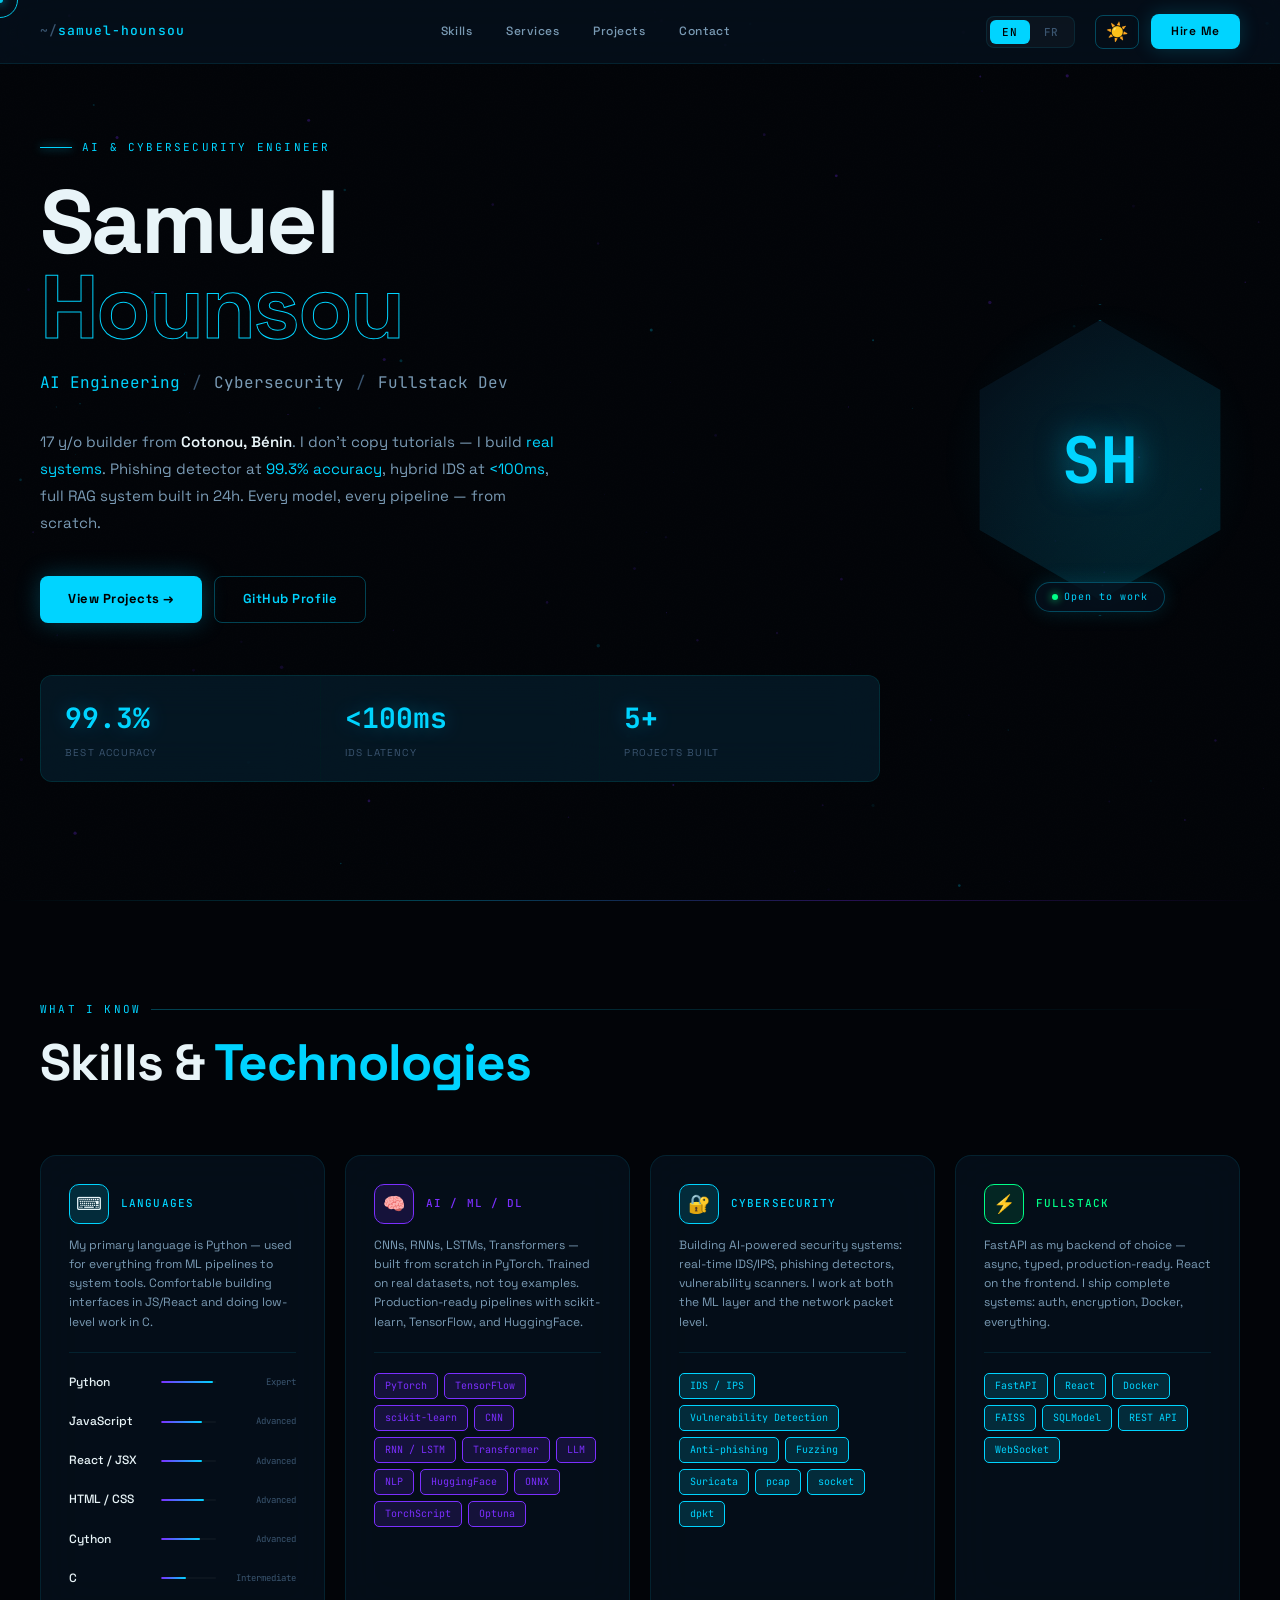
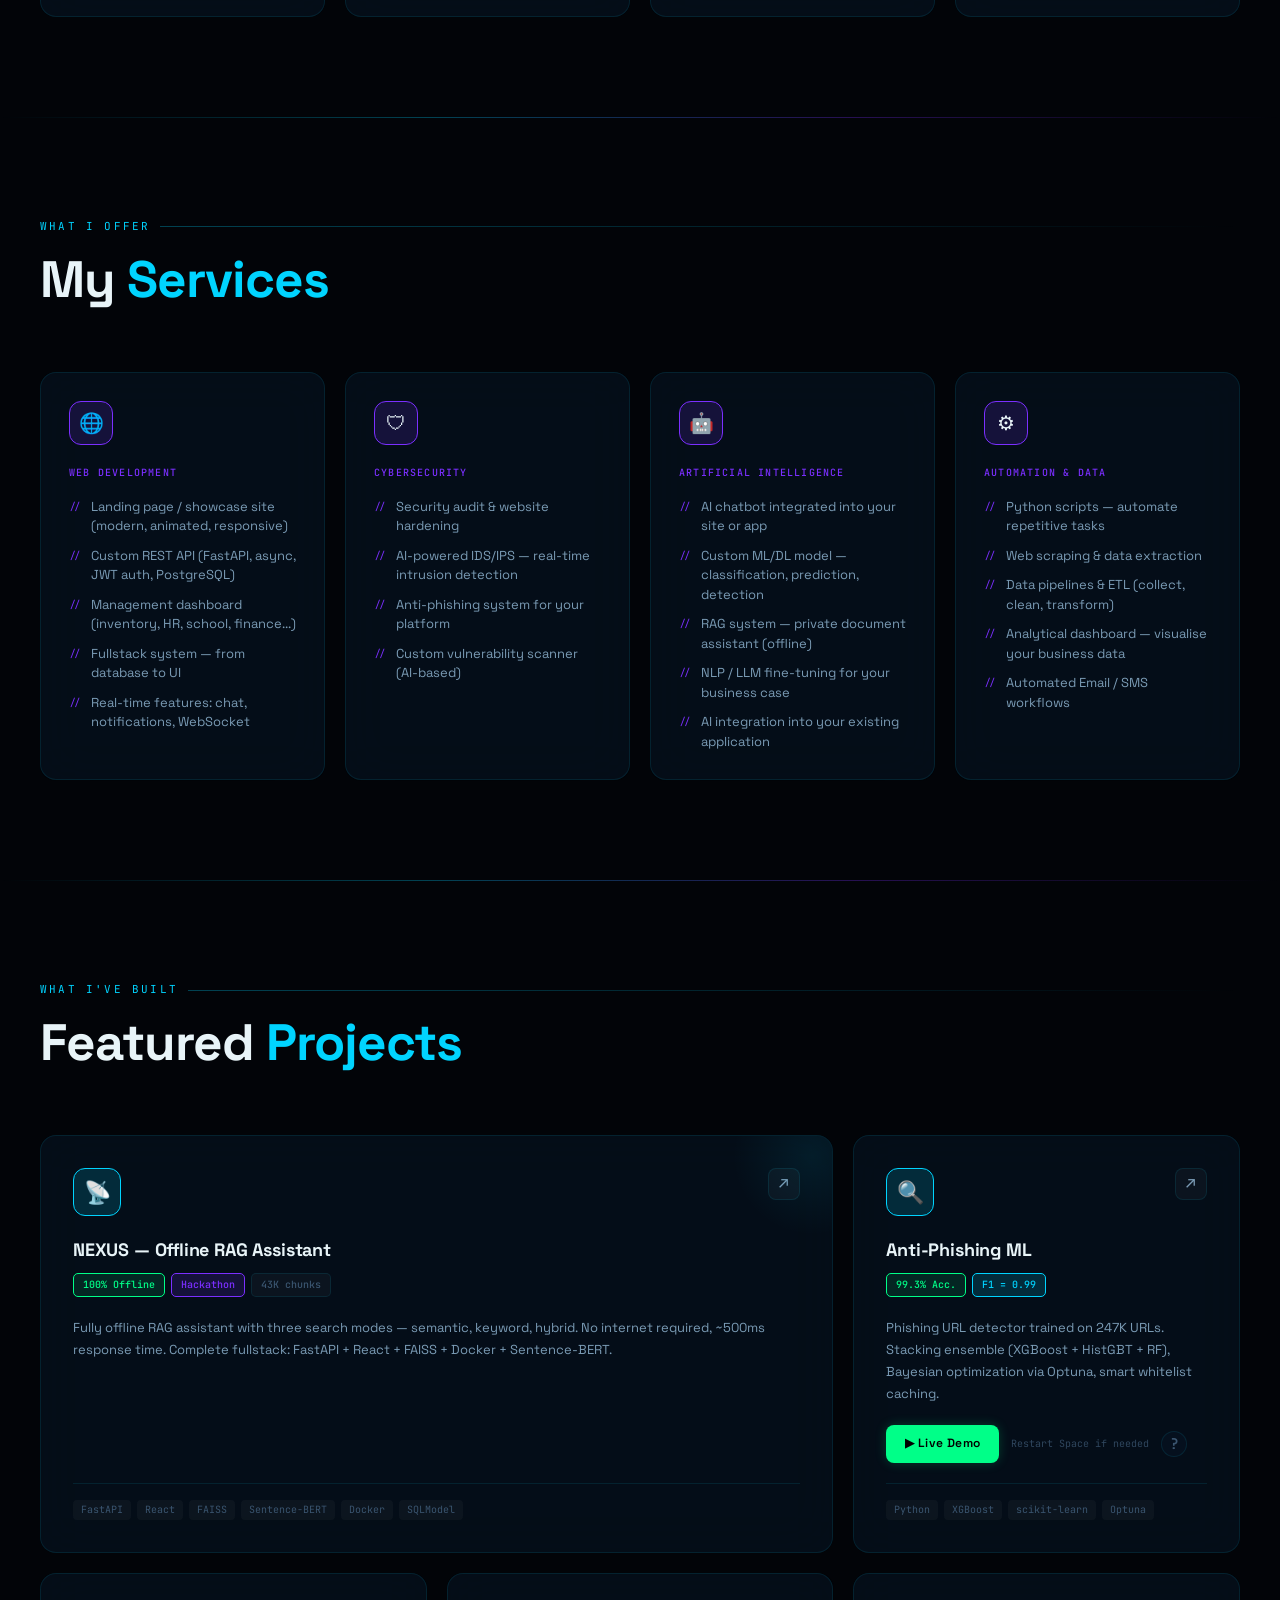
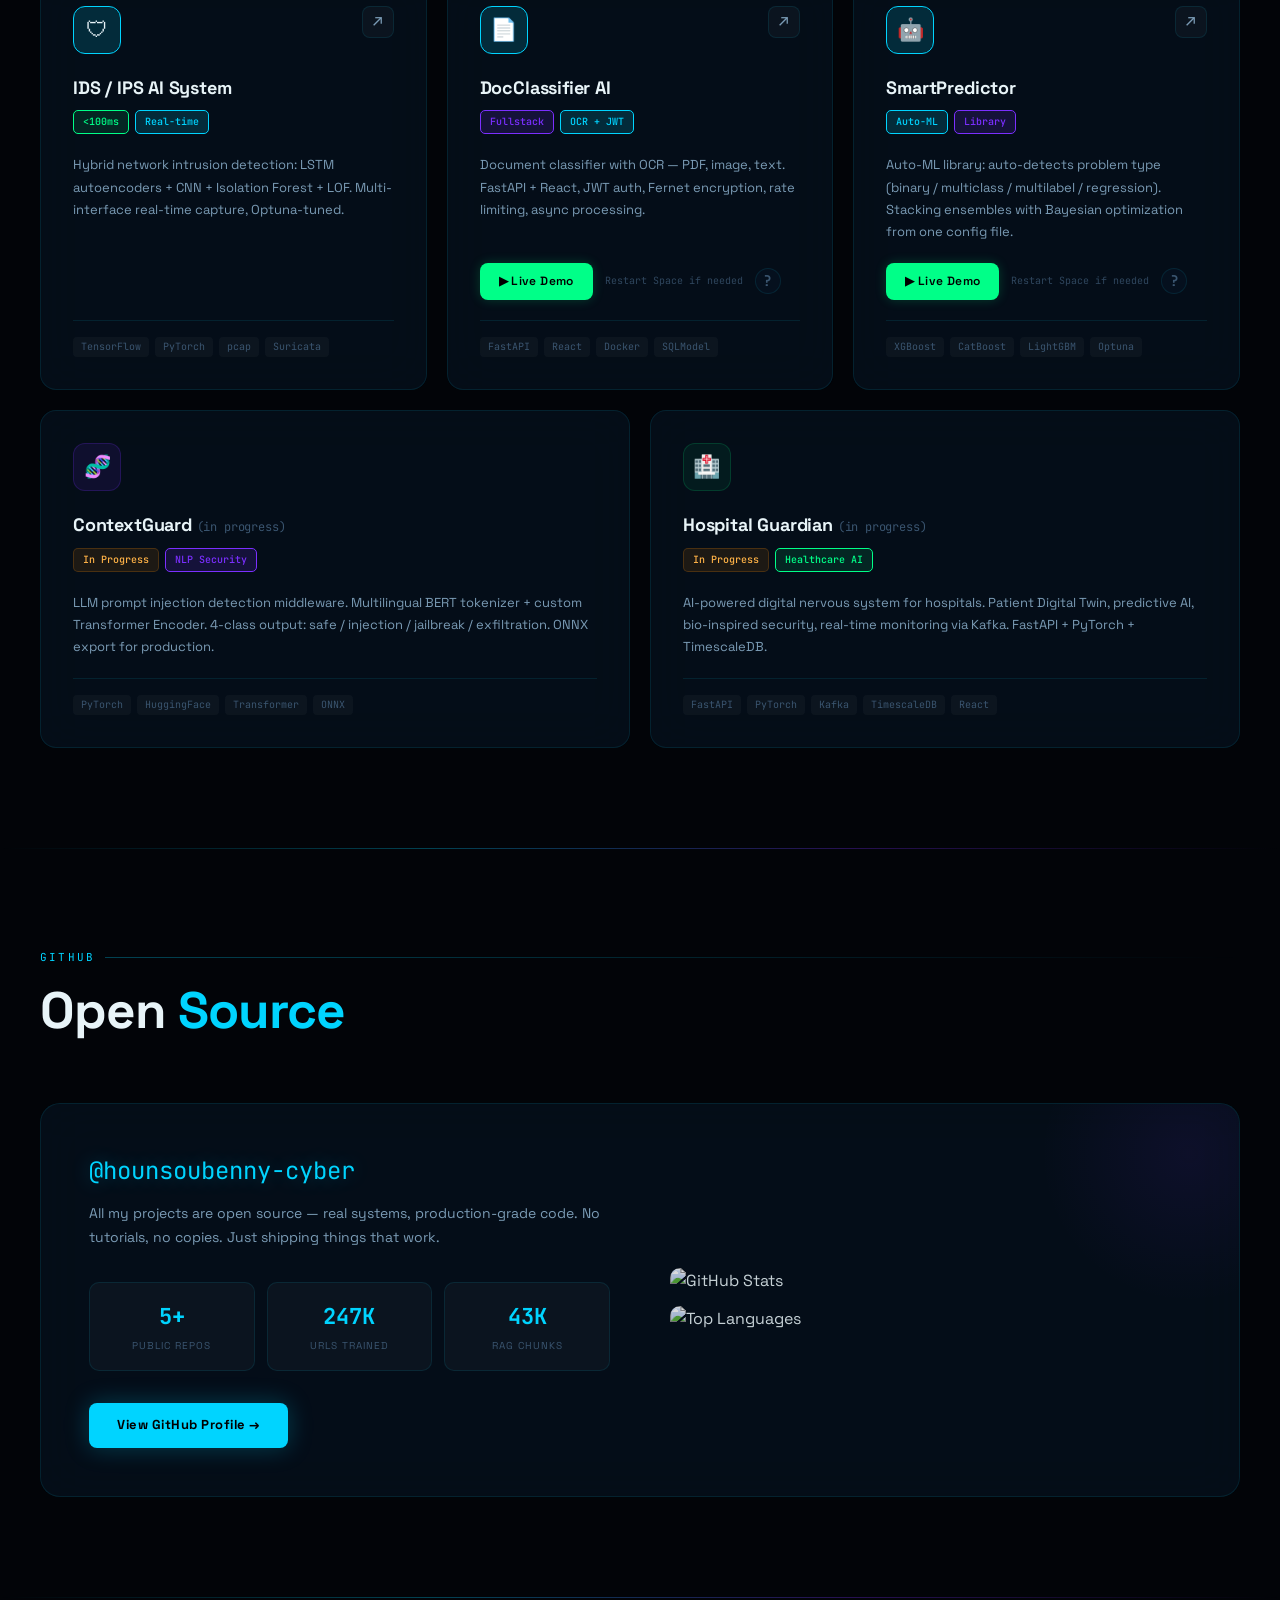
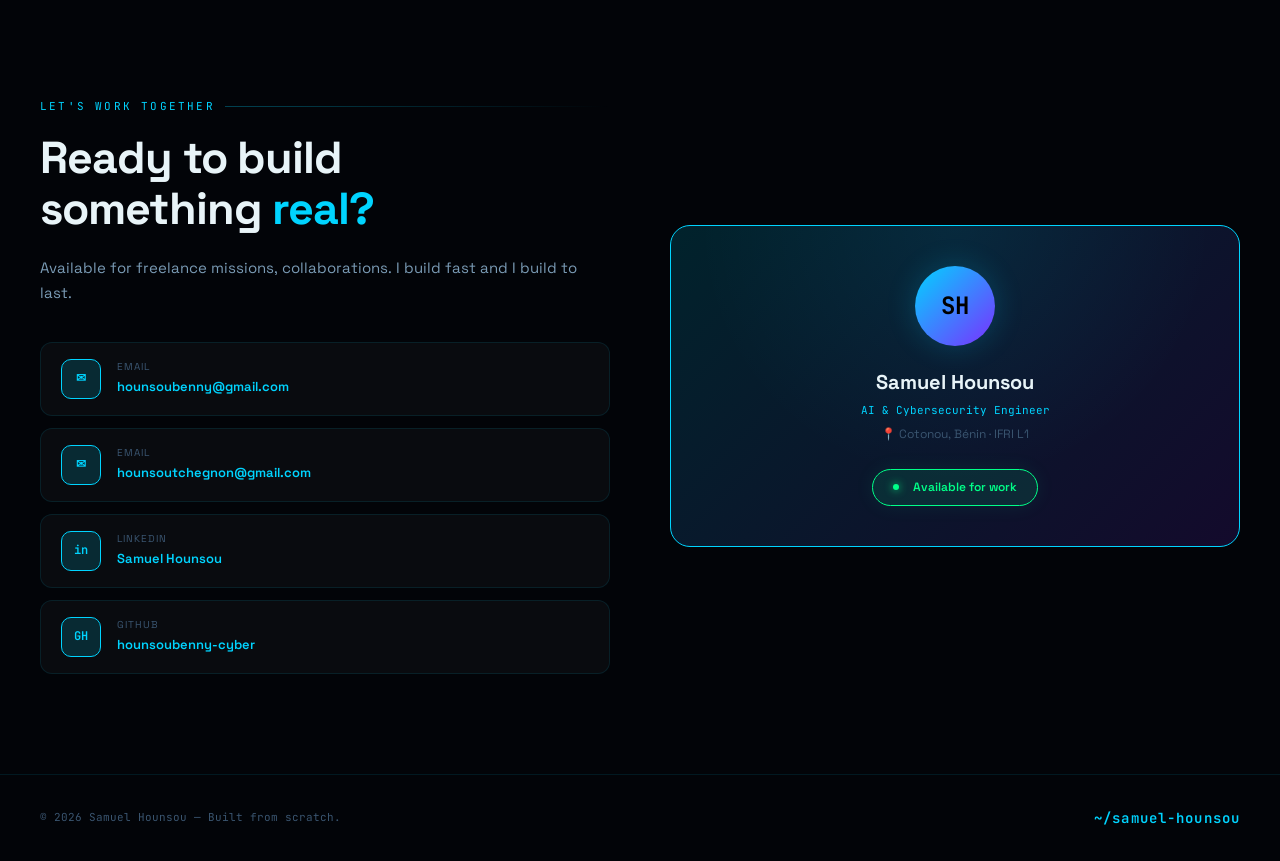
==== commit 0b139e10: "Update portfolio with live demo" ====
--- a/index.html
+++ b/index.html
@@ -304,6 +304,18 @@
           <span class="pbadge pb-cyan">F1 = 0.99</span>
         </div>
         <p class="proj-desc" data-en="Phishing URL detector trained on 247K URLs. Stacking ensemble (XGBoost + HistGBT + RF), Bayesian optimization via Optuna, smart whitelist caching." data-fr="Détecteur de phishing entraîné sur 247K URLs. Ensemble stacking (XGBoost + HistGBT + RF), optimisation bayésienne via Optuna, cache whitelist intelligent.">Phishing URL detector trained on 247K URLs. Stacking ensemble (XGBoost + HistGBT + RF), Bayesian optimization via Optuna, smart whitelist caching.</p>
+        <div class="proj-demo">
+          <a href="https://huggingface.co/spaces/hounsoubenny/anti_phishing_ml" target="_blank" class="btn-demo">▶ Live Demo</a>
+          <span class="demo-hint" data-en="Restart Space if needed" data-fr="Redémarrez le Space si besoin">Restart Space if needed</span>
+          <span class="demo-help" tabindex="0" aria-label="Aide redémarrage Space">
+            ?
+            <span class="demo-help-tooltip"
+              data-en="Click the three dots ··· on the Space page, then 'Settings' → 'Restart Space'"
+              data-fr="Cliquez sur les trois points ··· dans la page du Space, puis 'Settings' → 'Restart Space'">
+              Click the three dots ··· on the Space page, then 'Settings' → 'Restart Space'
+            </span>
+          </span>
+        </div>
         <div class="proj-stack">
           <span class="proj-tech">Python</span>
           <span class="proj-tech">XGBoost</span>
@@ -348,6 +360,18 @@
           <span class="pbadge pb-cyan">OCR + JWT</span>
         </div>
         <p class="proj-desc" data-en="Document classifier with OCR — PDF, image, text. FastAPI + React, JWT auth, Fernet encryption, rate limiting, async processing." data-fr="Classifieur de documents avec OCR — PDF, image, texte. FastAPI + React, auth JWT, chiffrement Fernet, rate limiting, async.">Document classifier with OCR — PDF, image, text. FastAPI + React, JWT auth, Fernet encryption, rate limiting, async processing.</p>
+        <div class="proj-demo">
+          <a href="https://huggingface.co/spaces/hounsoubenny/doc-classifier" target="_blank" class="btn-demo">▶ Live Demo</a>
+          <span class="demo-hint" data-en="Restart Space if needed" data-fr="Redémarrez le Space si besoin">Restart Space if needed</span>
+          <span class="demo-help" tabindex="0" aria-label="Aide redémarrage Space">
+            ?
+            <span class="demo-help-tooltip"
+              data-en="Click the three dots ··· on the Space page, then 'Settings' → 'Restart Space'"
+              data-fr="Cliquez sur les trois points ··· dans la page du Space, puis 'Settings' → 'Restart Space'">
+              Click the three dots ··· on the Space page, then 'Settings' → 'Restart Space'
+            </span>
+          </span>
+        </div>
         <div class="proj-stack">
           <span class="proj-tech">FastAPI</span>
           <span class="proj-tech">React</span>
@@ -370,6 +394,18 @@
           <span class="pbadge pb-violet">Library</span>
         </div>
         <p class="proj-desc" data-en="Auto-ML library: auto-detects problem type (binary / multiclass / multilabel / regression). Stacking ensembles with Bayesian optimization from one config file." data-fr="Librairie Auto-ML : détecte automatiquement le type de problème. Ensembles stacking avec optimisation bayésienne depuis un seul fichier config.">Auto-ML library: auto-detects problem type (binary / multiclass / multilabel / regression). Stacking ensembles with Bayesian optimization from one config file.</p>
+        <div class="proj-demo">
+          <a href="https://huggingface.co/spaces/hounsoubenny/smart-predictor" target="_blank" class="btn-demo">▶ Live Demo</a>
+          <span class="demo-hint" data-en="Restart Space if needed" data-fr="Redémarrez le Space si besoin">Restart Space if needed</span>
+          <span class="demo-help" tabindex="0" aria-label="Aide redémarrage Space">
+            ?
+            <span class="demo-help-tooltip"
+              data-en="Click the three dots ··· on the Space page, then 'Settings' → 'Restart Space'"
+              data-fr="Cliquez sur les trois points ··· dans la page du Space, puis 'Settings' → 'Restart Space'">
+              Click the three dots ··· on the Space page, then 'Settings' → 'Restart Space'
+            </span>
+          </span>
+        </div>
         <div class="proj-stack">
           <span class="proj-tech">XGBoost</span>
           <span class="proj-tech">CatBoost</span>
--- a/css/style.css
+++ b/css/style.css
@@ -571,7 +571,93 @@
   padding:2px 8px;border-radius:4px;
   background:var(--surface);
 }
-
+/* ─── DEMO BLOCK ─── */
+.proj-demo {
+  margin-bottom: 20px;
+  display: flex;
+  align-items: center;
+  gap: 12px;
+  flex-wrap: wrap;
+}
+.btn-demo {
+  display: inline-flex;
+  align-items: center;
+  gap: 6px;
+  padding: 8px 18px;
+  border-radius: 8px;
+  font-weight: 600;
+  font-size: 12px;
+  letter-spacing: 0.03em;
+  text-decoration: none;
+  background: var(--green);
+  color: #000;
+  transition: all 0.3s;
+  border: 1px solid transparent;
+  box-shadow: 0 0 12px rgba(0,255,136,0.2);
+}
+.btn-demo:hover {
+  background: #00cc70;
+  box-shadow: 0 0 24px rgba(0,255,136,0.4);
+  transform: translateY(-2px);
+}
+.demo-hint {
+  font-family: var(--mono);
+  font-size: 10px;
+  color: var(--text3);
+  opacity: 0.8;
+  white-space: nowrap;
+}
+/* ─── DEMO HELP TOOLTIP ─── */
+.demo-help {
+  position: relative;
+  display: inline-flex;
+  align-items: center;
+  justify-content: center;
+  width: 26px;
+  height: 26px;
+  border-radius: 50%;
+  background: var(--glass);
+  border: 1px solid var(--border);
+  font-size: 15px;
+  font-weight: 600;
+  font-family: var(--mono);
+  color: var(--text3);
+  cursor: help;
+  transition: all 0.2s;
+}
+.demo-help:hover,
+.demo-help:focus {
+  color: var(--cyan);
+  border-color: var(--cyan);
+  background: var(--cyan-glow);
+}
+.demo-help-tooltip {
+  position: absolute;
+  bottom: calc(100% + 10px);
+  left: 50%;
+  transform: translateX(-50%);
+  background: var(--glass);
+  backdrop-filter: blur(16px);
+  border: 1px solid var(--border-bright);
+  color: var(--text);
+  font-size: 13px;
+  line-height: 1.5;
+  padding: 12px 16px;
+  border-radius: 10px;
+  white-space: normal;
+  max-width: 280px;
+  text-align: center;
+  box-shadow: 0 8px 24px rgba(0,0,0,0.3);
+  opacity: 0;
+  pointer-events: none;
+  transition: opacity 0.2s ease;
+  z-index: 10;
+}
+.demo-help:hover .demo-help-tooltip,
+.demo-help:focus .demo-help-tooltip {
+  opacity: 1;
+  pointer-events: auto;
+}
 /* ─── GITHUB ─── */
 .github-wrap{
   background:var(--glass);backdrop-filter:blur(24px);
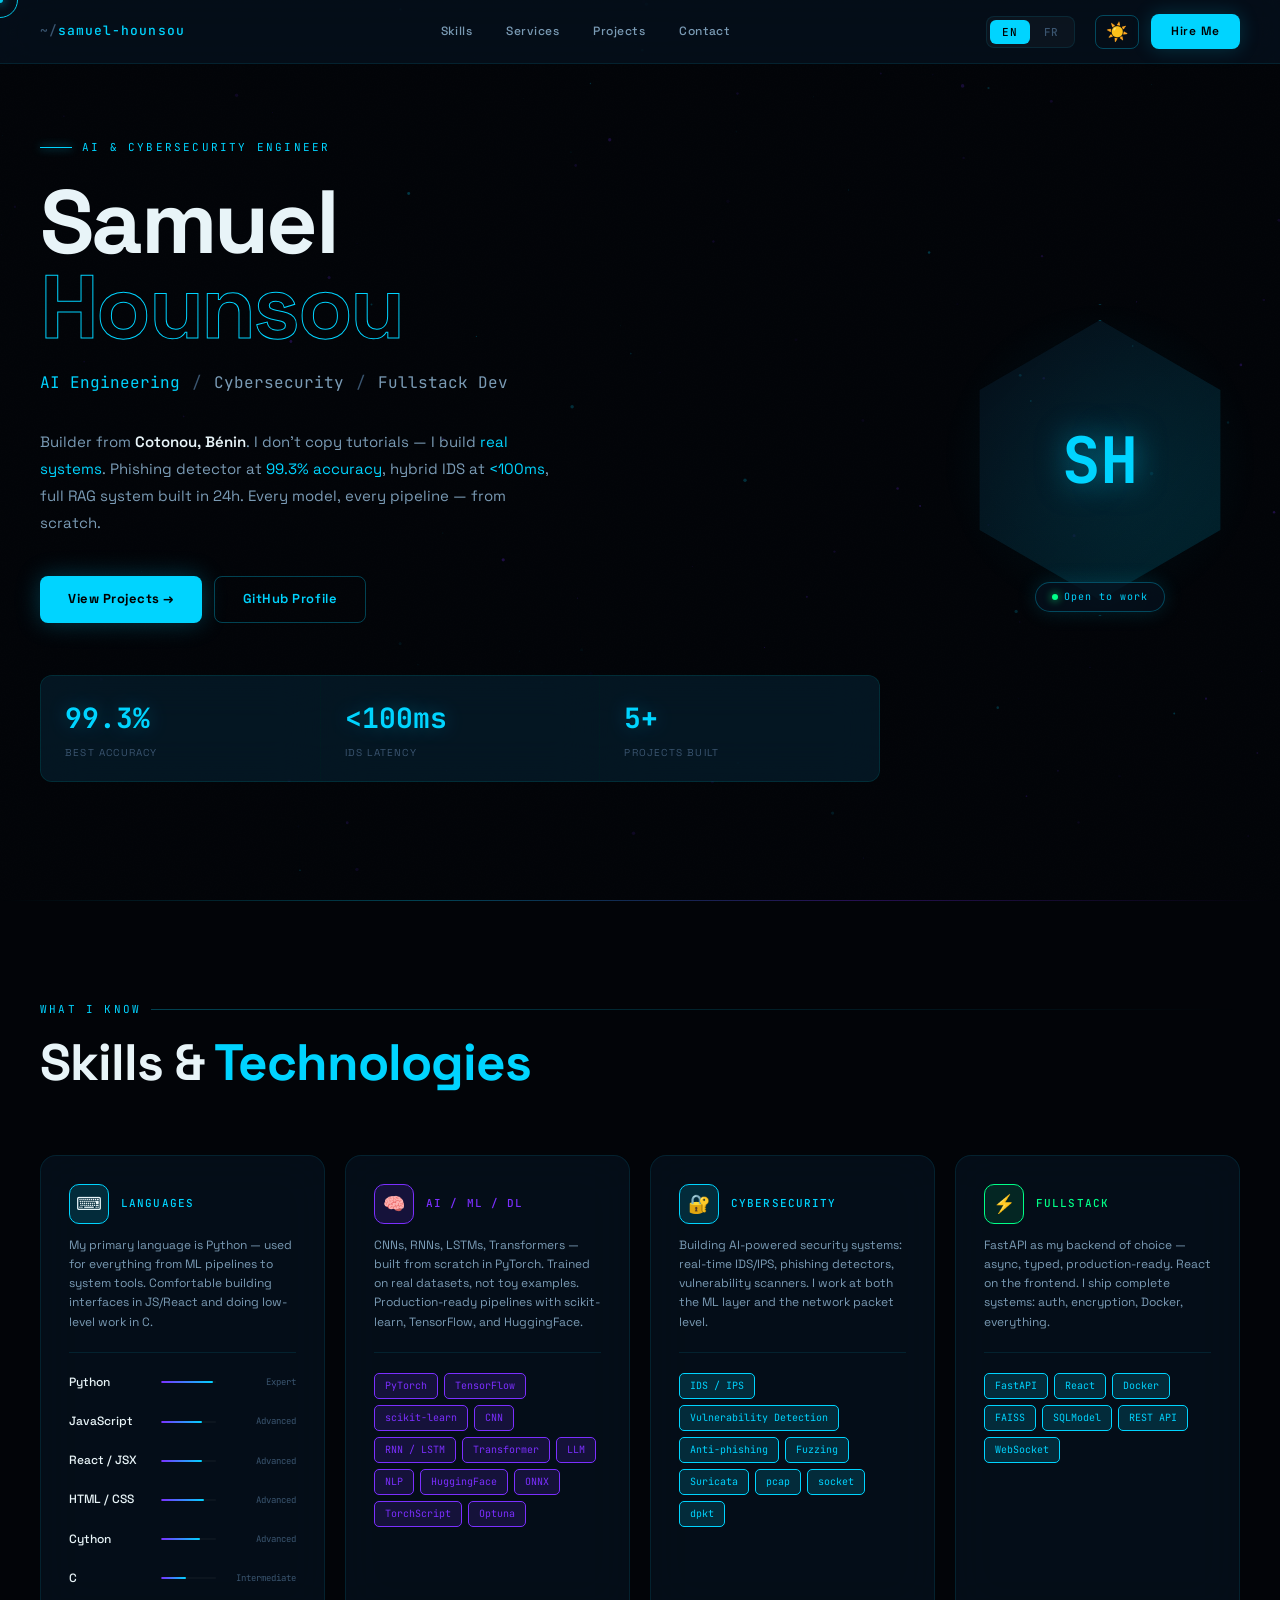
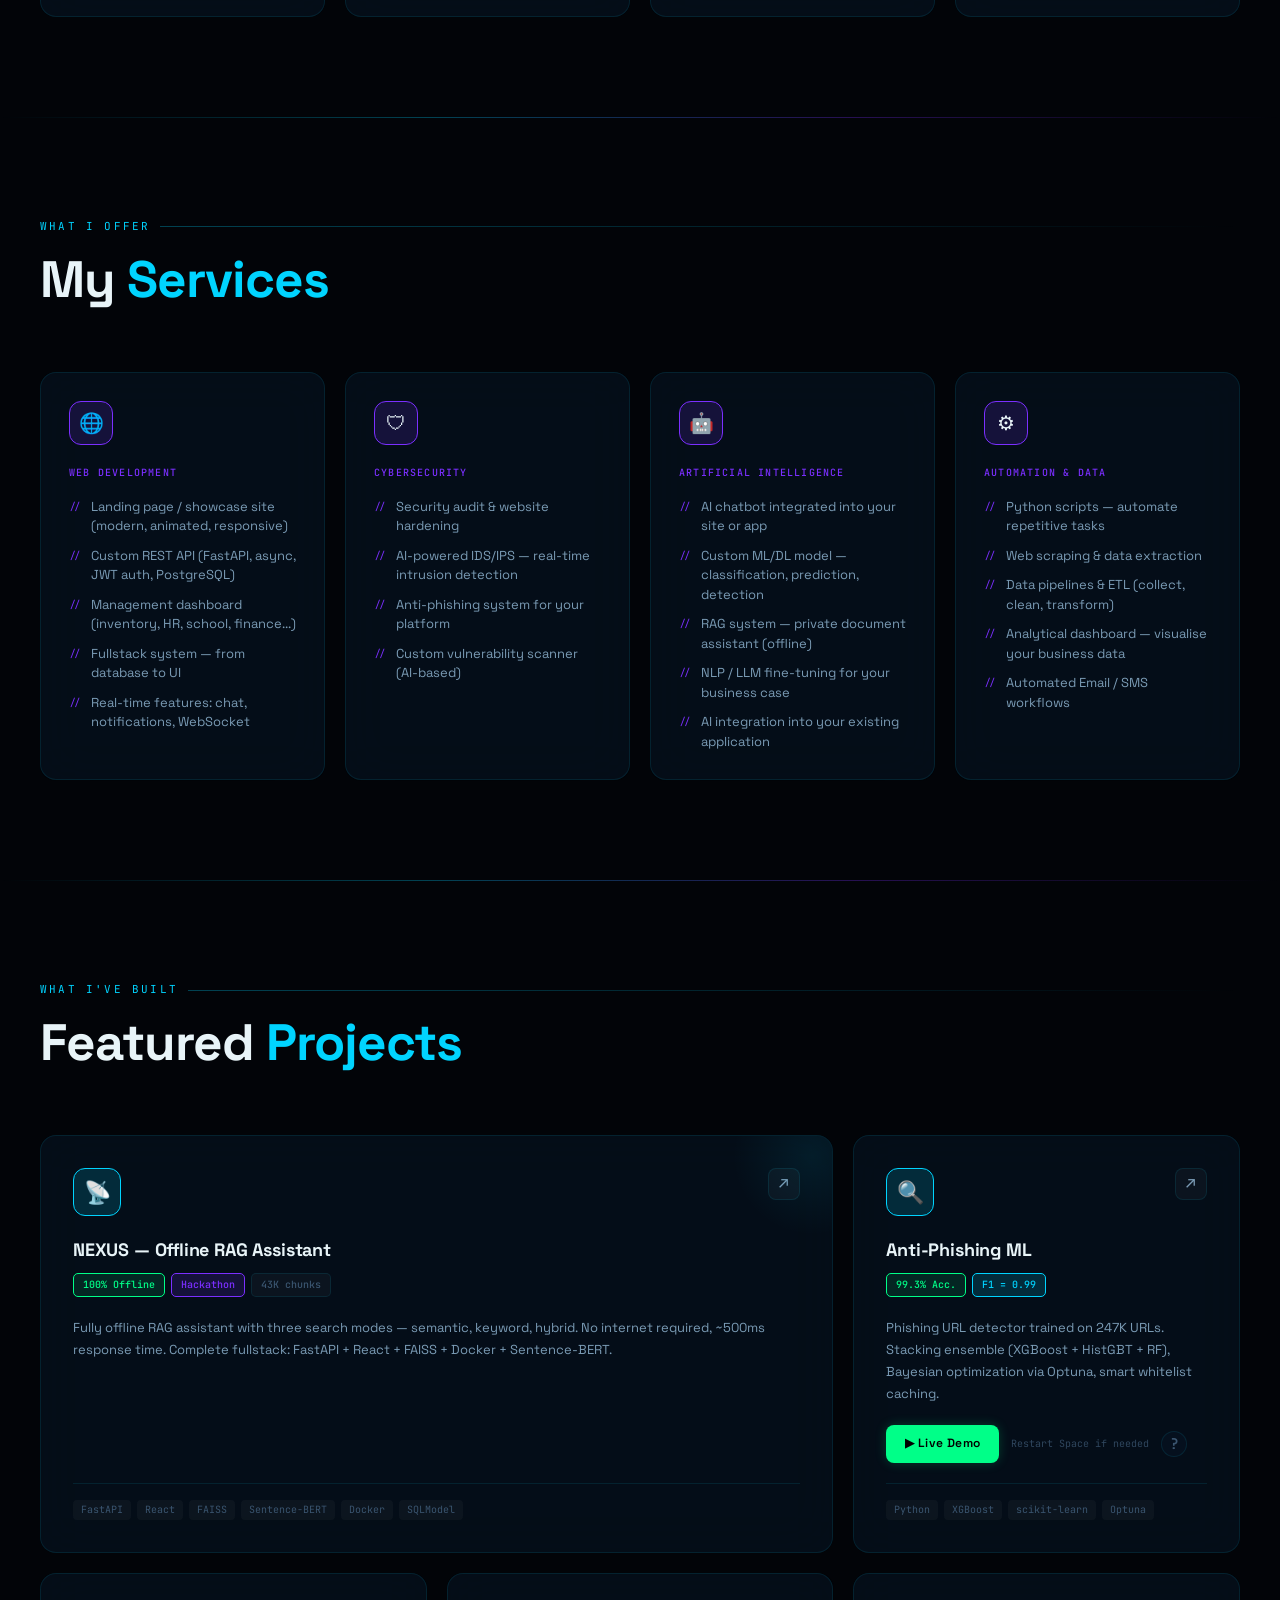
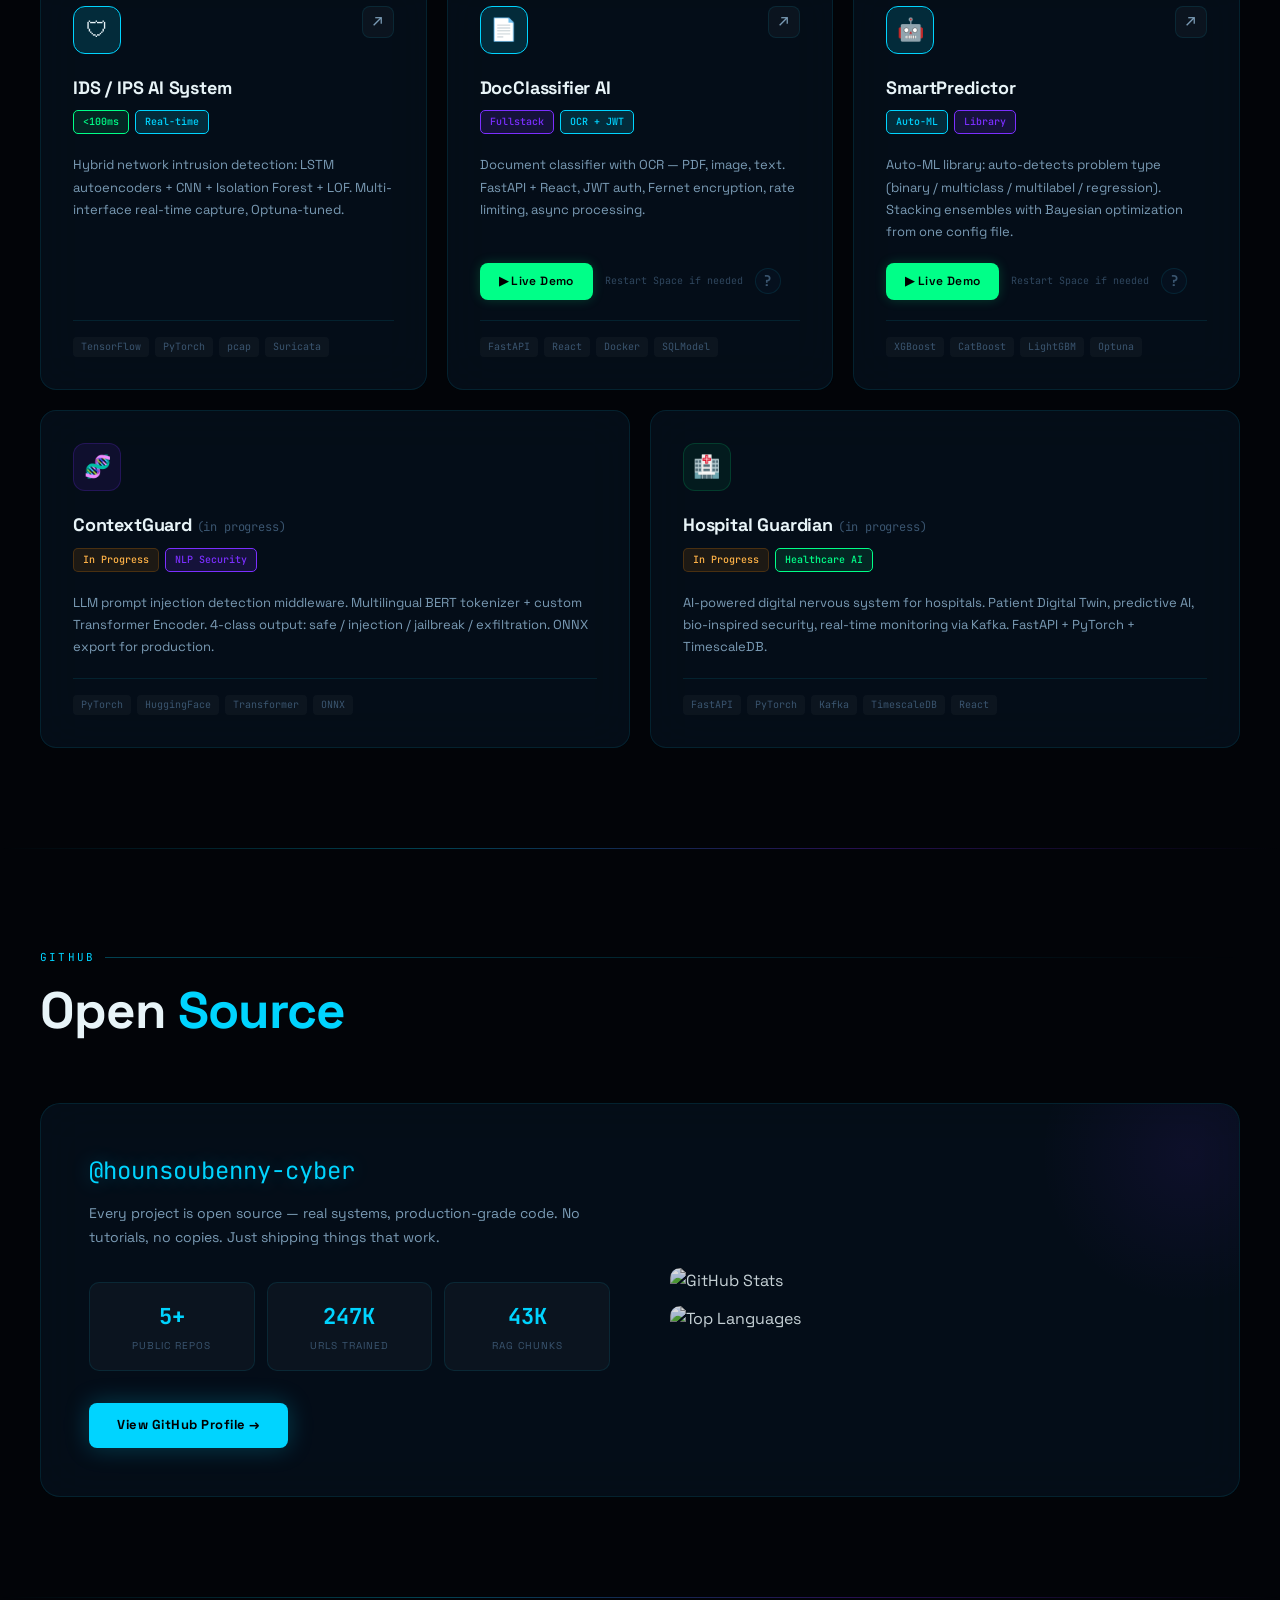
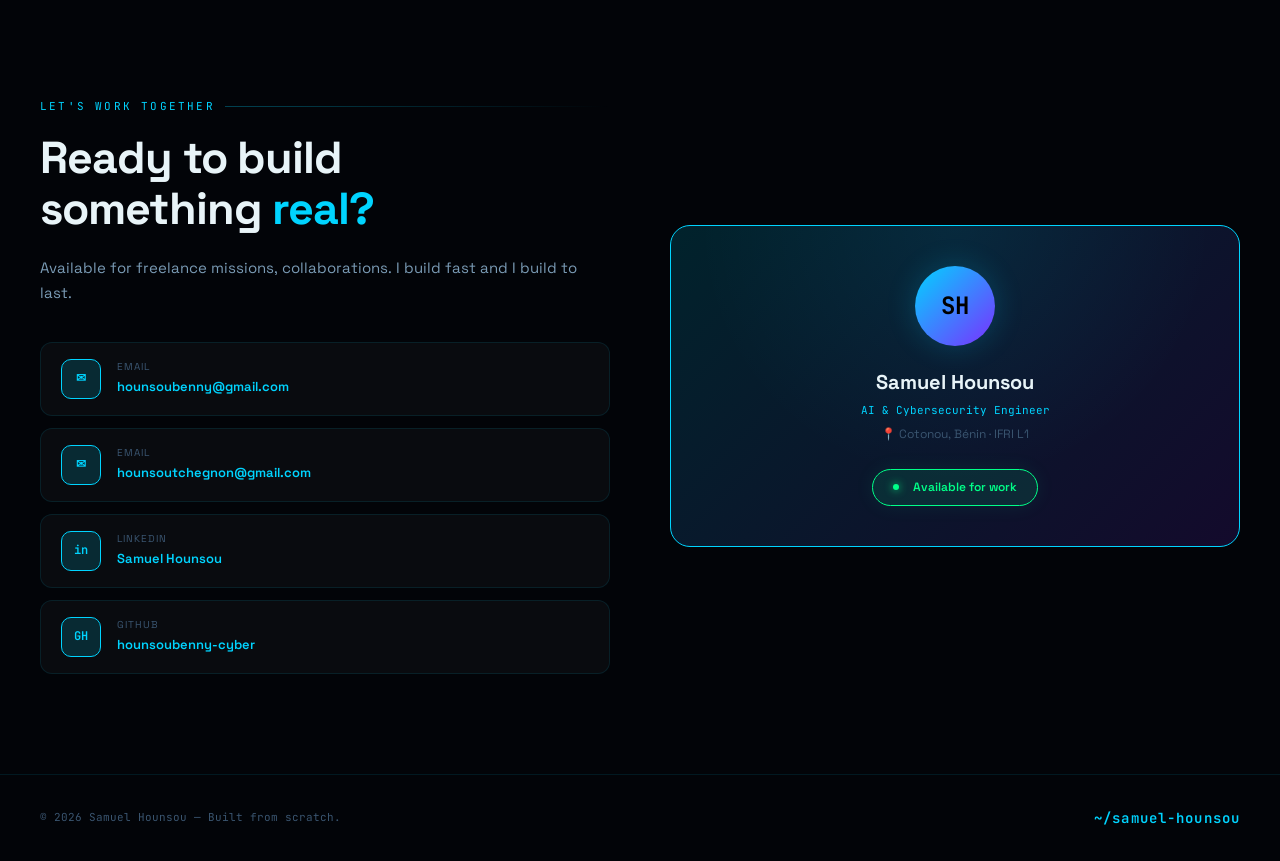
==== commit ce482960: "Fix Portfolio HTML text" ====
--- a/index.html
+++ b/index.html
@@ -67,7 +67,7 @@
         <span class="role-sep">/</span>
         <span>Fullstack Dev</span>
       </div>
-      <p class="hero-bio" data-en="Builder from <strong>Cotonou, Bénin</strong>. I don't copy tutorials — I build <span class='accent'>real systems</span>. Phishing detector at <span class='accent'>99.3% accuracy</span>, hybrid IDS at <span class='accent'>&lt;100ms</span>, full RAG system built in 24h. Every model, every pipeline — from scratch." data-fr="Builder basé à <strong>Cotonou, Bénin</strong>. Je ne copie pas des tutoriels — je construis de <span class='accent'>vrais systèmes</span>. Détecteur phishing à <span class='accent'>99.3% de précision</span>, IDS hybride à <span class='accent'>&lt;100ms</span>, RAG complet en 24h. Chaque modèle, chaque pipeline — from scratch.">17 y/o builder from <strong>Cotonou, Bénin</strong>. I don't copy tutorials — I build <span class="accent">real systems</span>. Phishing detector at <span class="accent">99.3% accuracy</span>, hybrid IDS at <span class="accent">&lt;100ms</span>, full RAG system built in 24h. Every model, every pipeline — from scratch.</p>
+      <p class="hero-bio" data-en="Builder from <strong>Cotonou, Bénin</strong>. I don't copy tutorials — I build <span class='accent'>real systems</span>. Phishing detector at <span class='accent'>99.3% accuracy</span>, hybrid IDS at <span class='accent'>&lt;100ms</span>, full RAG system built in 24h. Every model, every pipeline — from scratch." data-fr="Builder basé à <strong>Cotonou, Bénin</strong>. Je ne copie pas des tutoriels — je construis de <span class='accent'>vrais systèmes</span>. Détecteur phishing à <span class='accent'>99.3% de précision</span>, IDS hybride à <span class='accent'>&lt;100ms</span>, RAG complet en 24h. Chaque modèle, chaque pipeline — from scratch.">Builder from <strong>Cotonou, Bénin</strong>. I don't copy tutorials — I build <span class="accent">real systems</span>. Phishing detector at <span class="accent">99.3% accuracy</span>, hybrid IDS at <span class="accent">&lt;100ms</span>, full RAG system built in 24h. Every model, every pipeline — from scratch.</p>
       <div class="hero-actions">
         <a href="#projects" class="btn-primary" data-en="View Projects →" data-fr="Voir les Projets →">View Projects →</a>
         <a href="https://github.com/hounsoubenny-cyber" target="_blank" class="btn-outline" data-en="GitHub Profile" data-fr="Profil GitHub">GitHub Profile</a>
@@ -471,7 +471,7 @@
     <div class="github-wrap reveal">
       <div>
         <div class="gh-handle">@hounsoubenny-cyber</div>
-        <p class="gh-desc" data-en="Selected projects are open source — real systems, production-grade code. No tutorials, no copies. Just shipping things that work." data-fr="Certains mes projets sont open source — de vrais systèmes, du code de qualité production. Pas de tutoriels, pas de copies. Juste des choses qui fonctionnent.">All my projects are open source — real systems, production-grade code. No tutorials, no copies. Just shipping things that work.</p>
+        <p class="gh-desc" data-en="Every project is open source — real systems, production-grade code. No tutorials, no copies. Just shipping things that work." data-fr="Chaque projet est open source — de vrais systèmes, du code de qualité production. Pas de tutoriels, pas de copies. Juste des choses qui fonctionnent.">Every project is open source — real systems, production-grade code. No tutorials, no copies. Just shipping things that work.</p>
         <div class="gh-stats-row">
           <div class="gh-stat-box">
             <div class="gh-stat-num">5+</div>
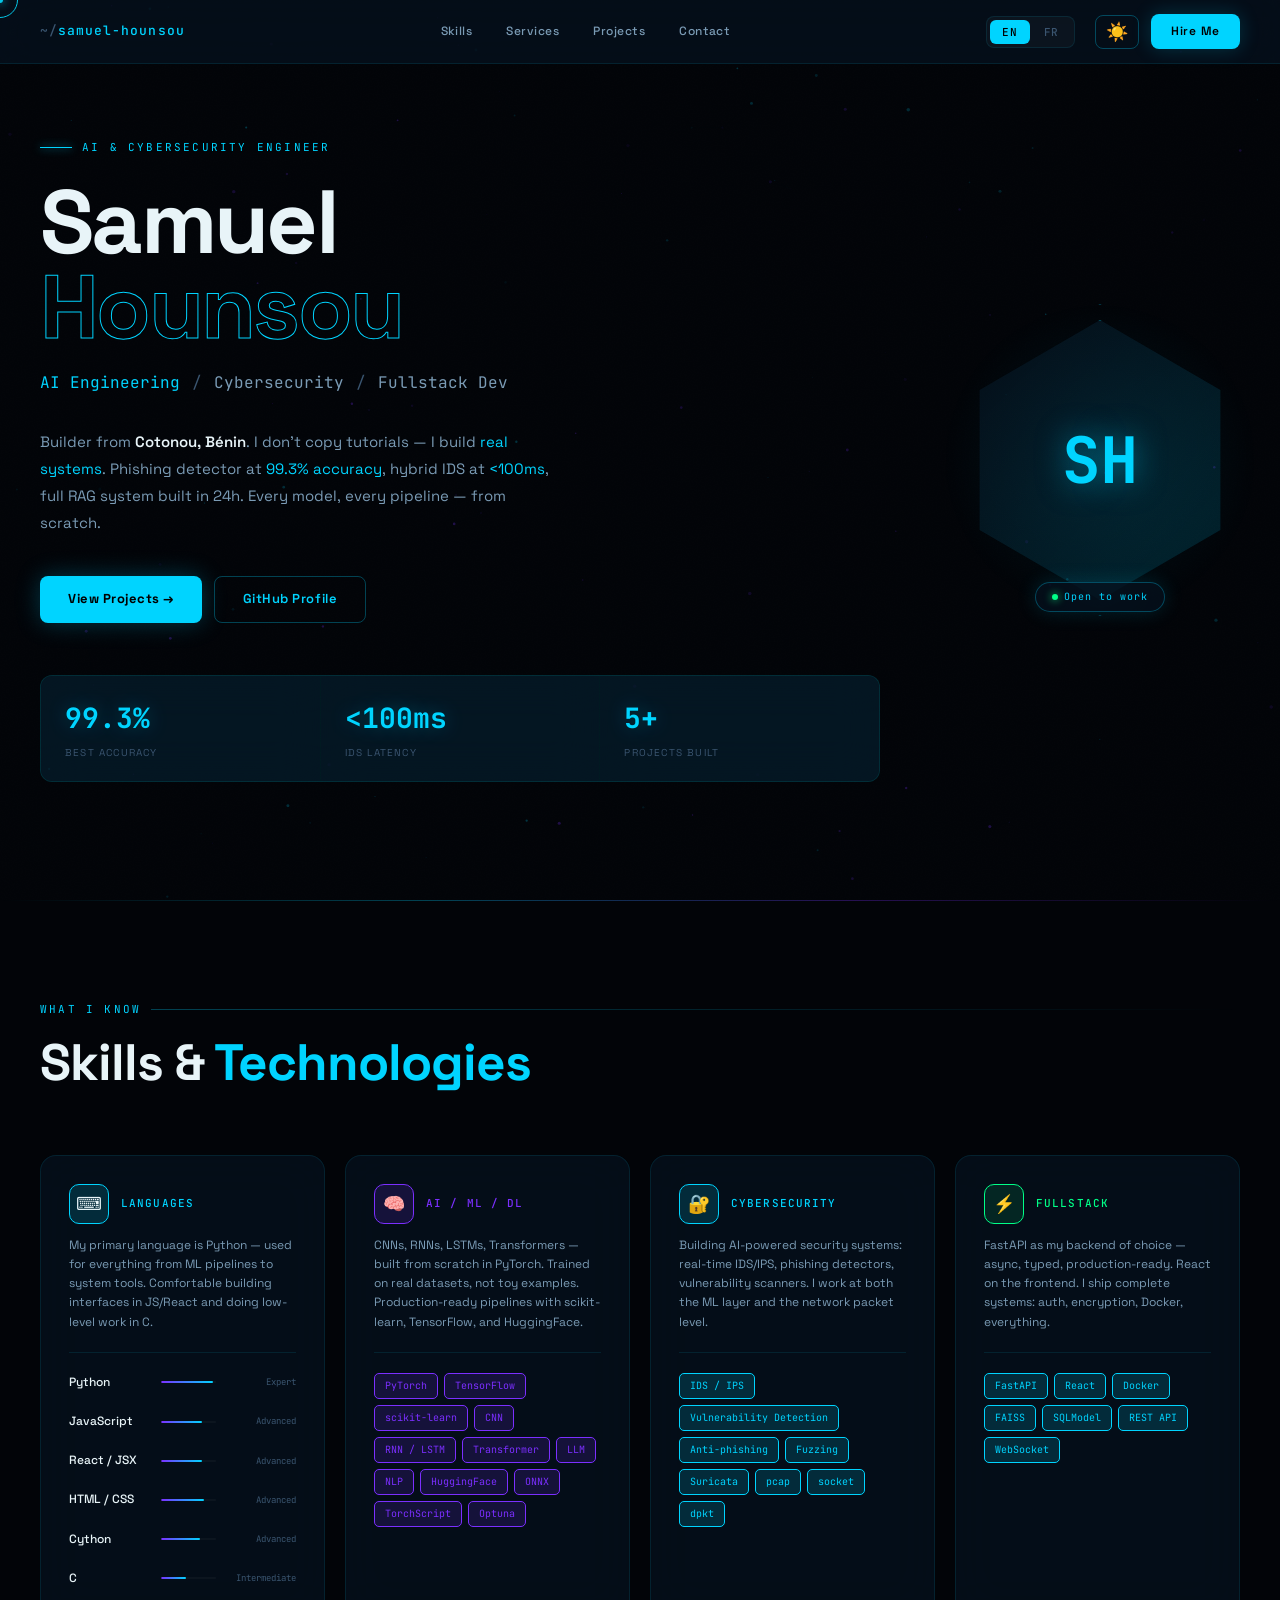
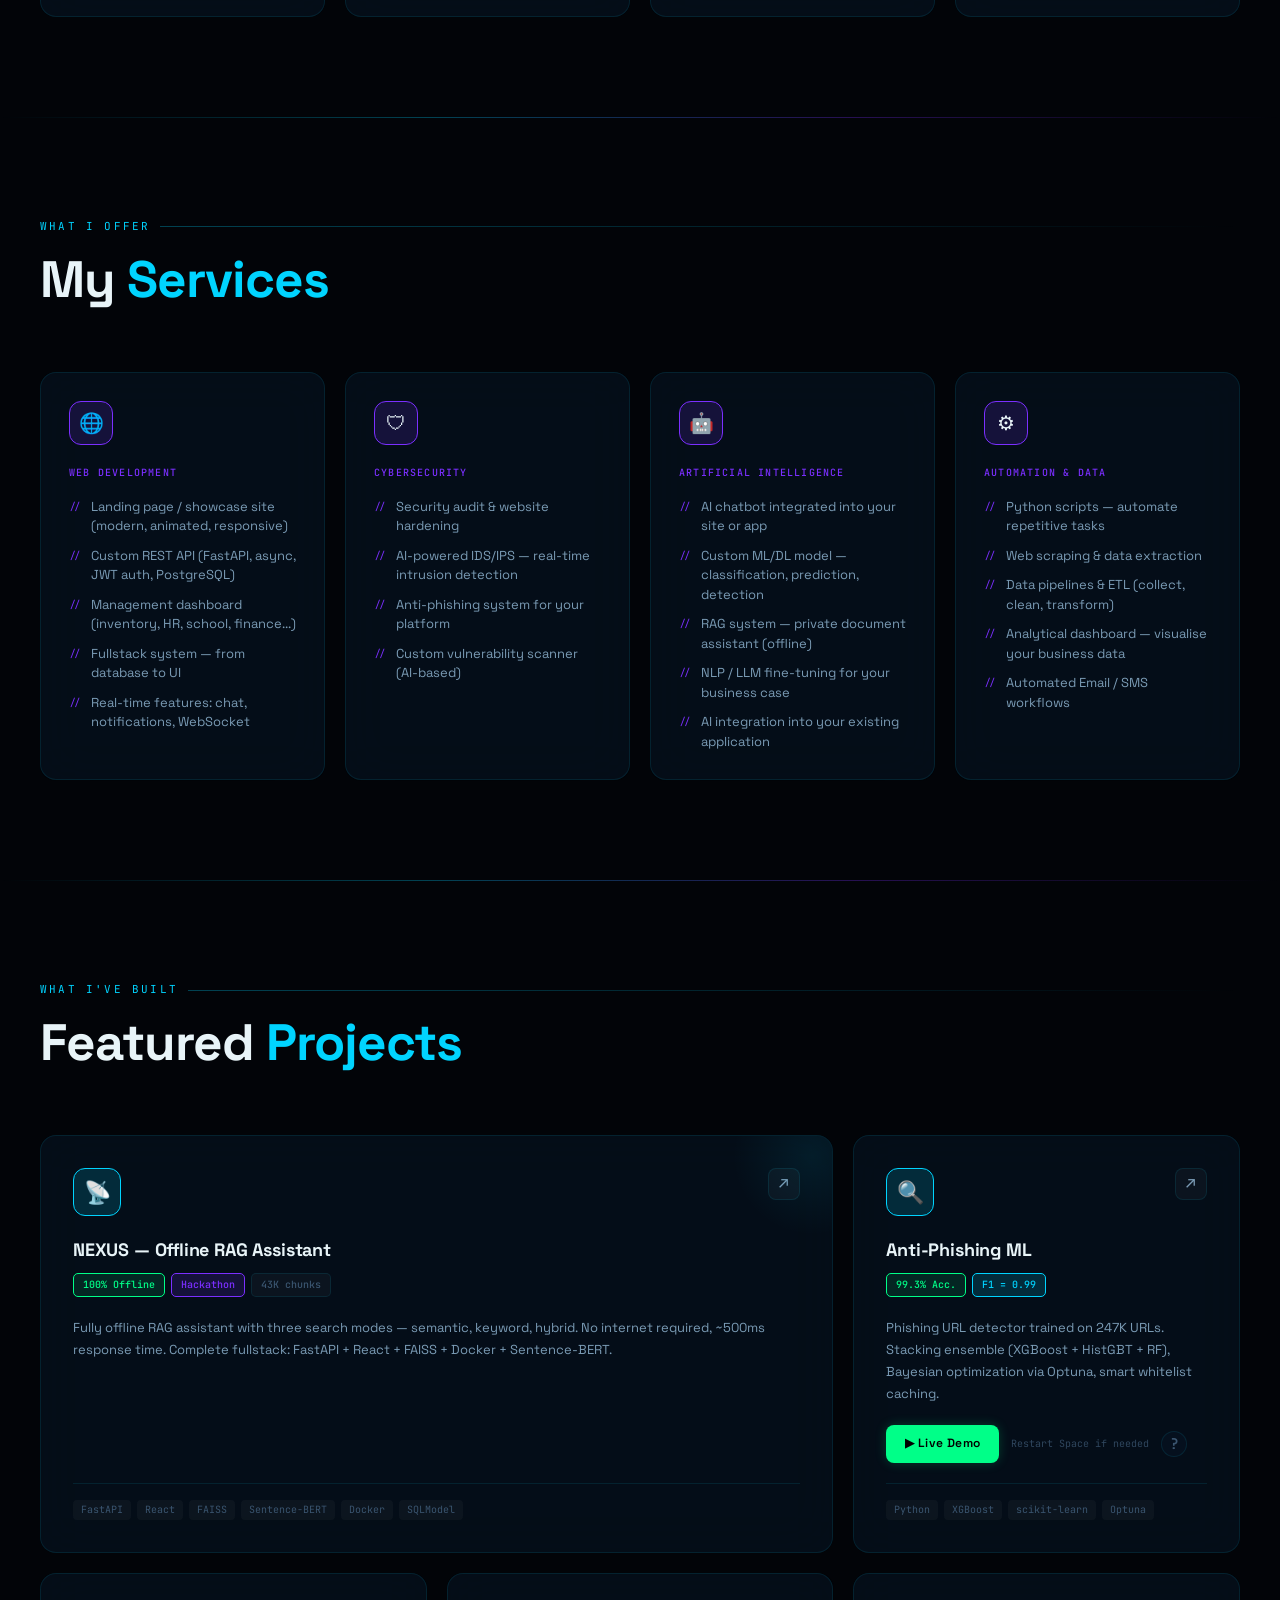
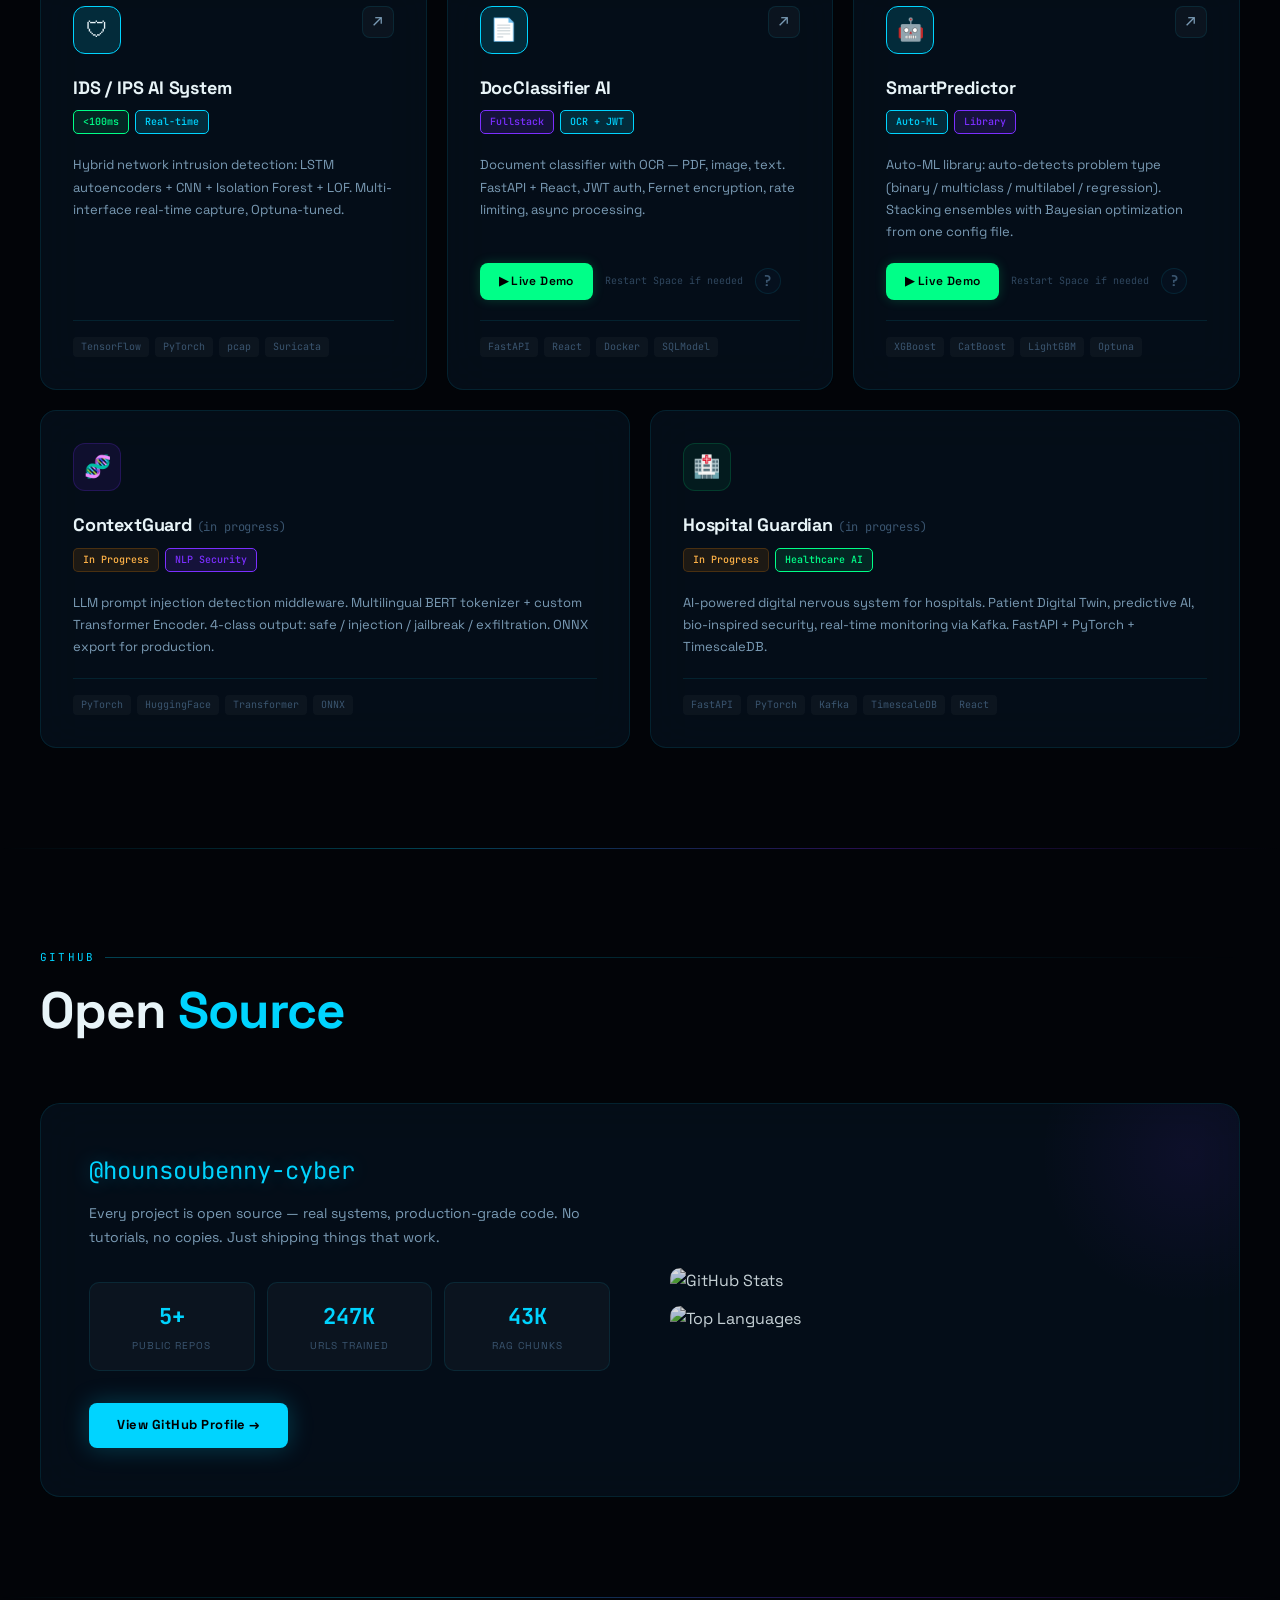
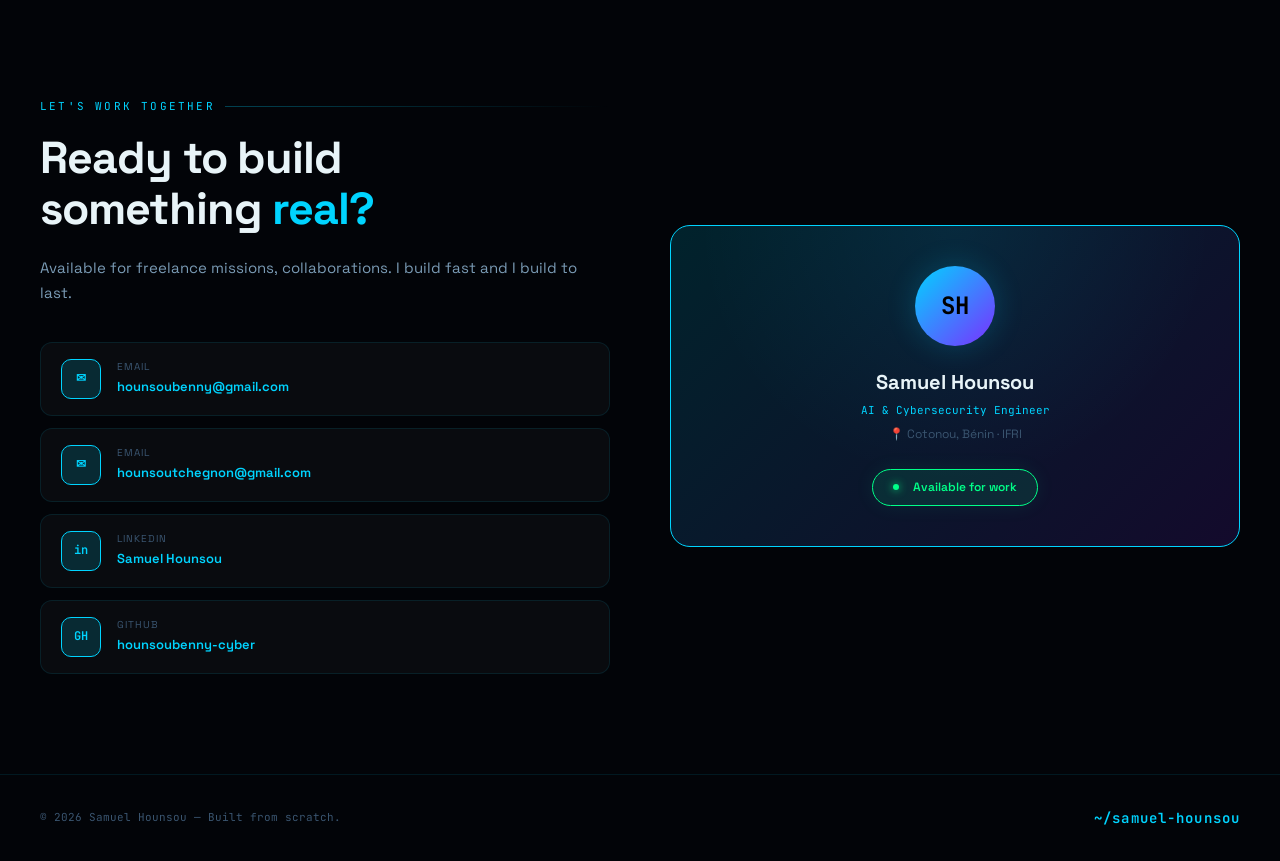
==== commit 8113be00: "Fix Portfolio HTML text v2" ====
--- a/index.html
+++ b/index.html
@@ -542,7 +542,7 @@
           <div class="contact-card-avatar">SH</div>
           <div class="contact-card-name">Samuel Hounsou</div>
           <div class="contact-card-role">AI & Cybersecurity Engineer</div>
-          <div class="contact-card-loc">📍 Cotonou, Bénin · IFRI L1</div>
+          <div class="contact-card-loc">📍 Cotonou, Bénin · IFRI</div>
           <div class="avail-pill">
             <span class="avail-dot"></span>
             <span data-en="Available for work" data-fr="Disponible">Available for work</span>
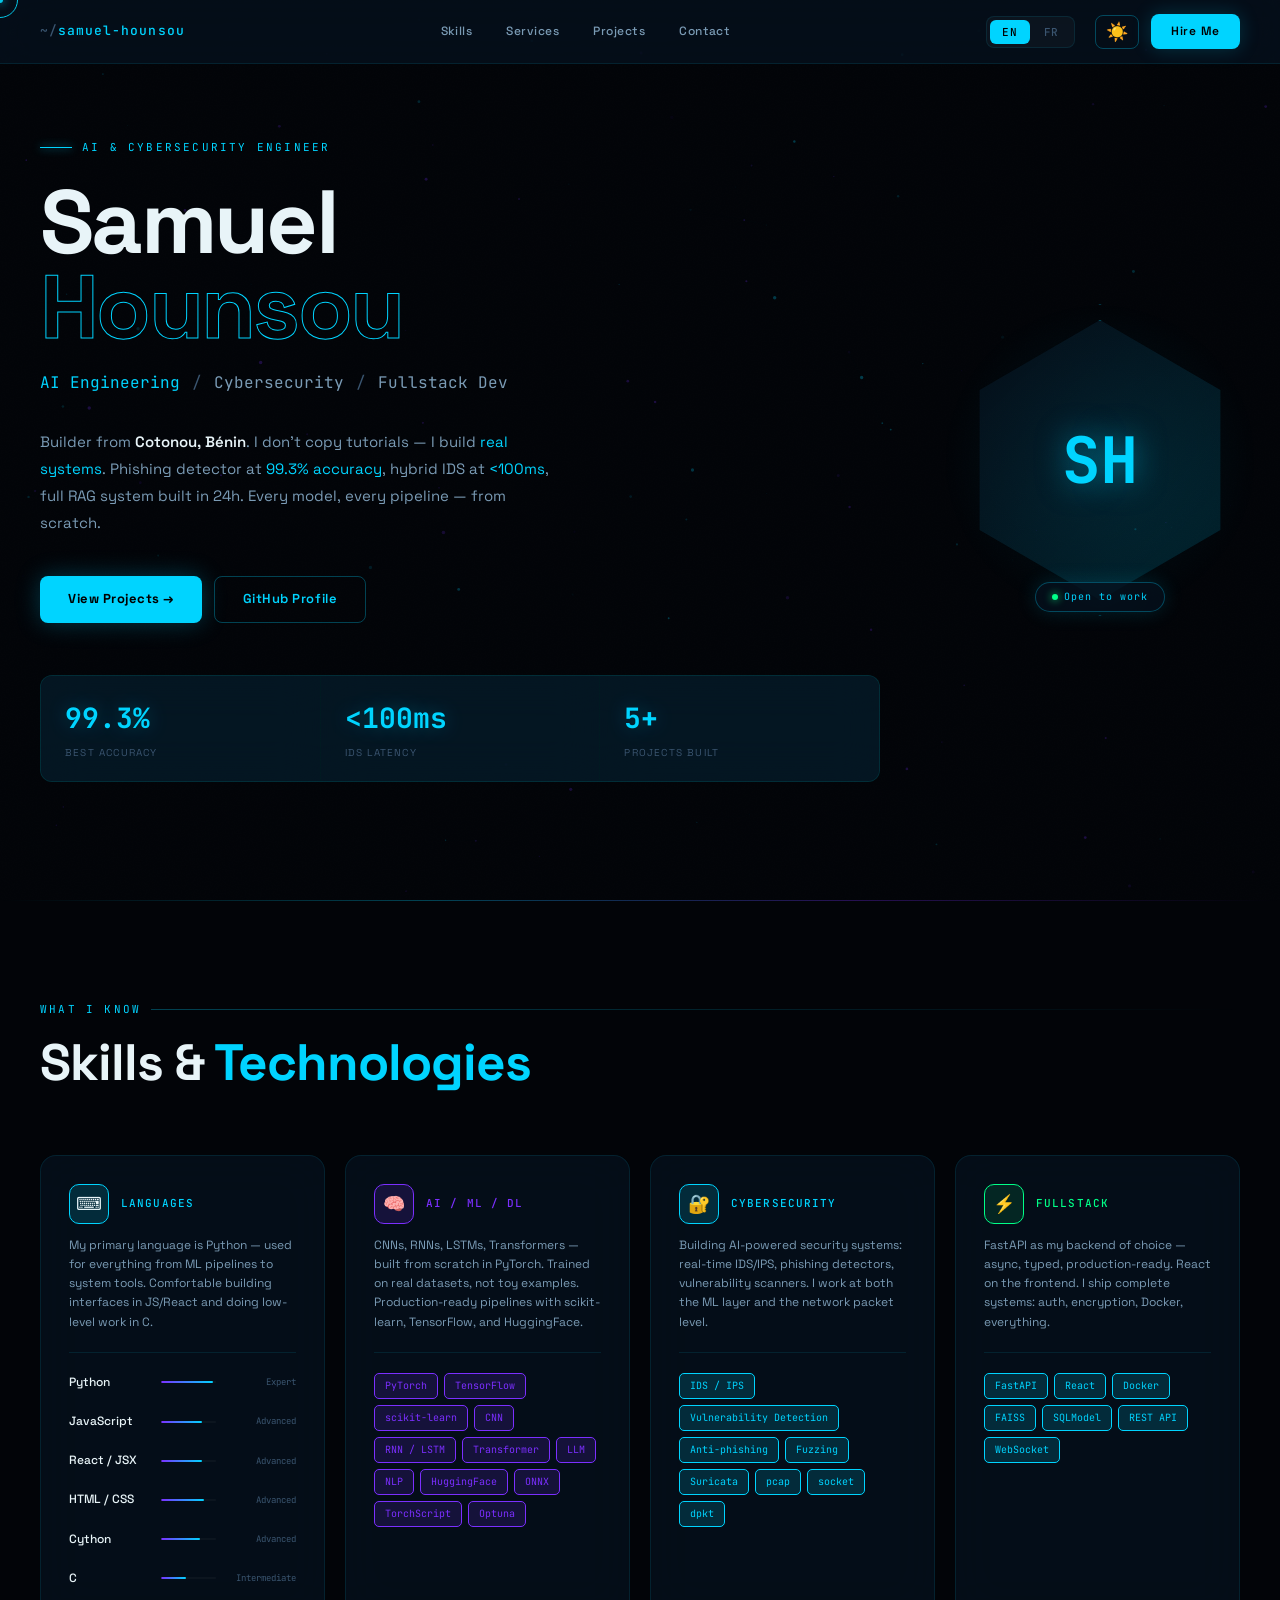
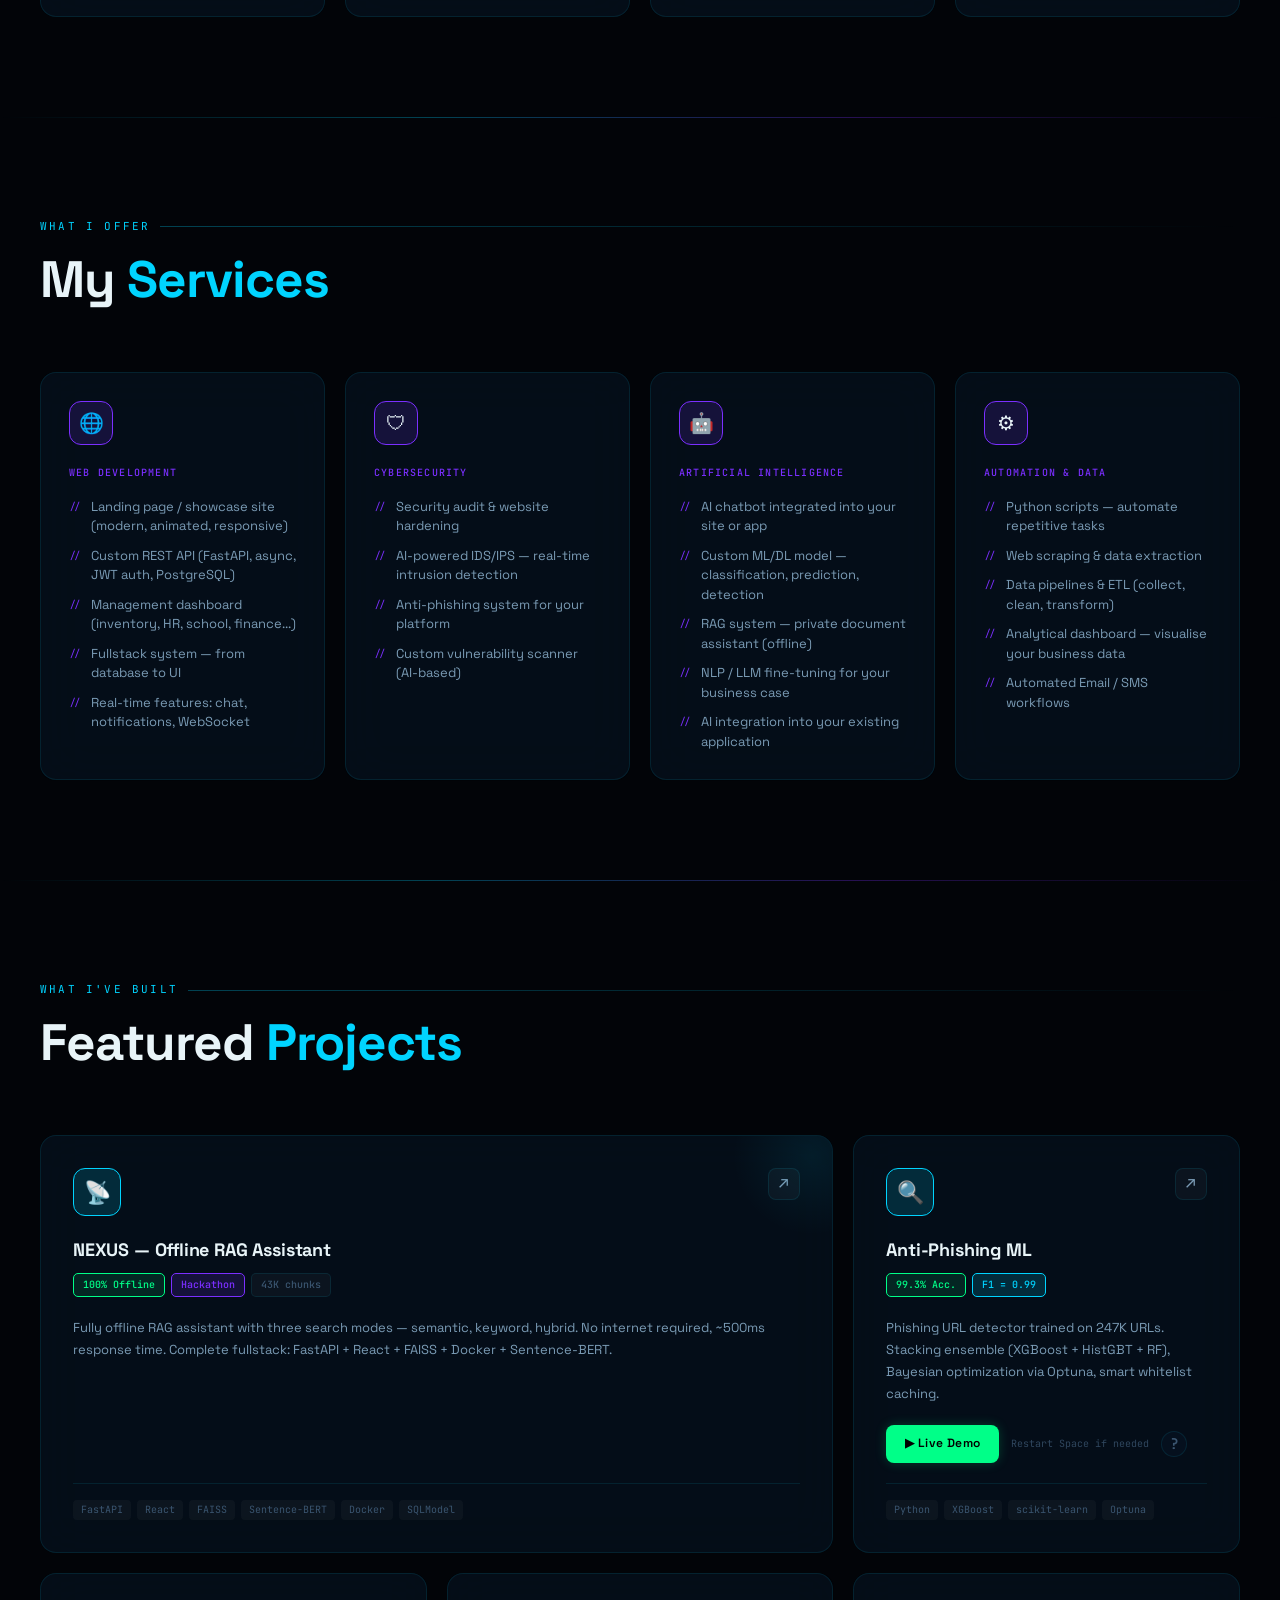
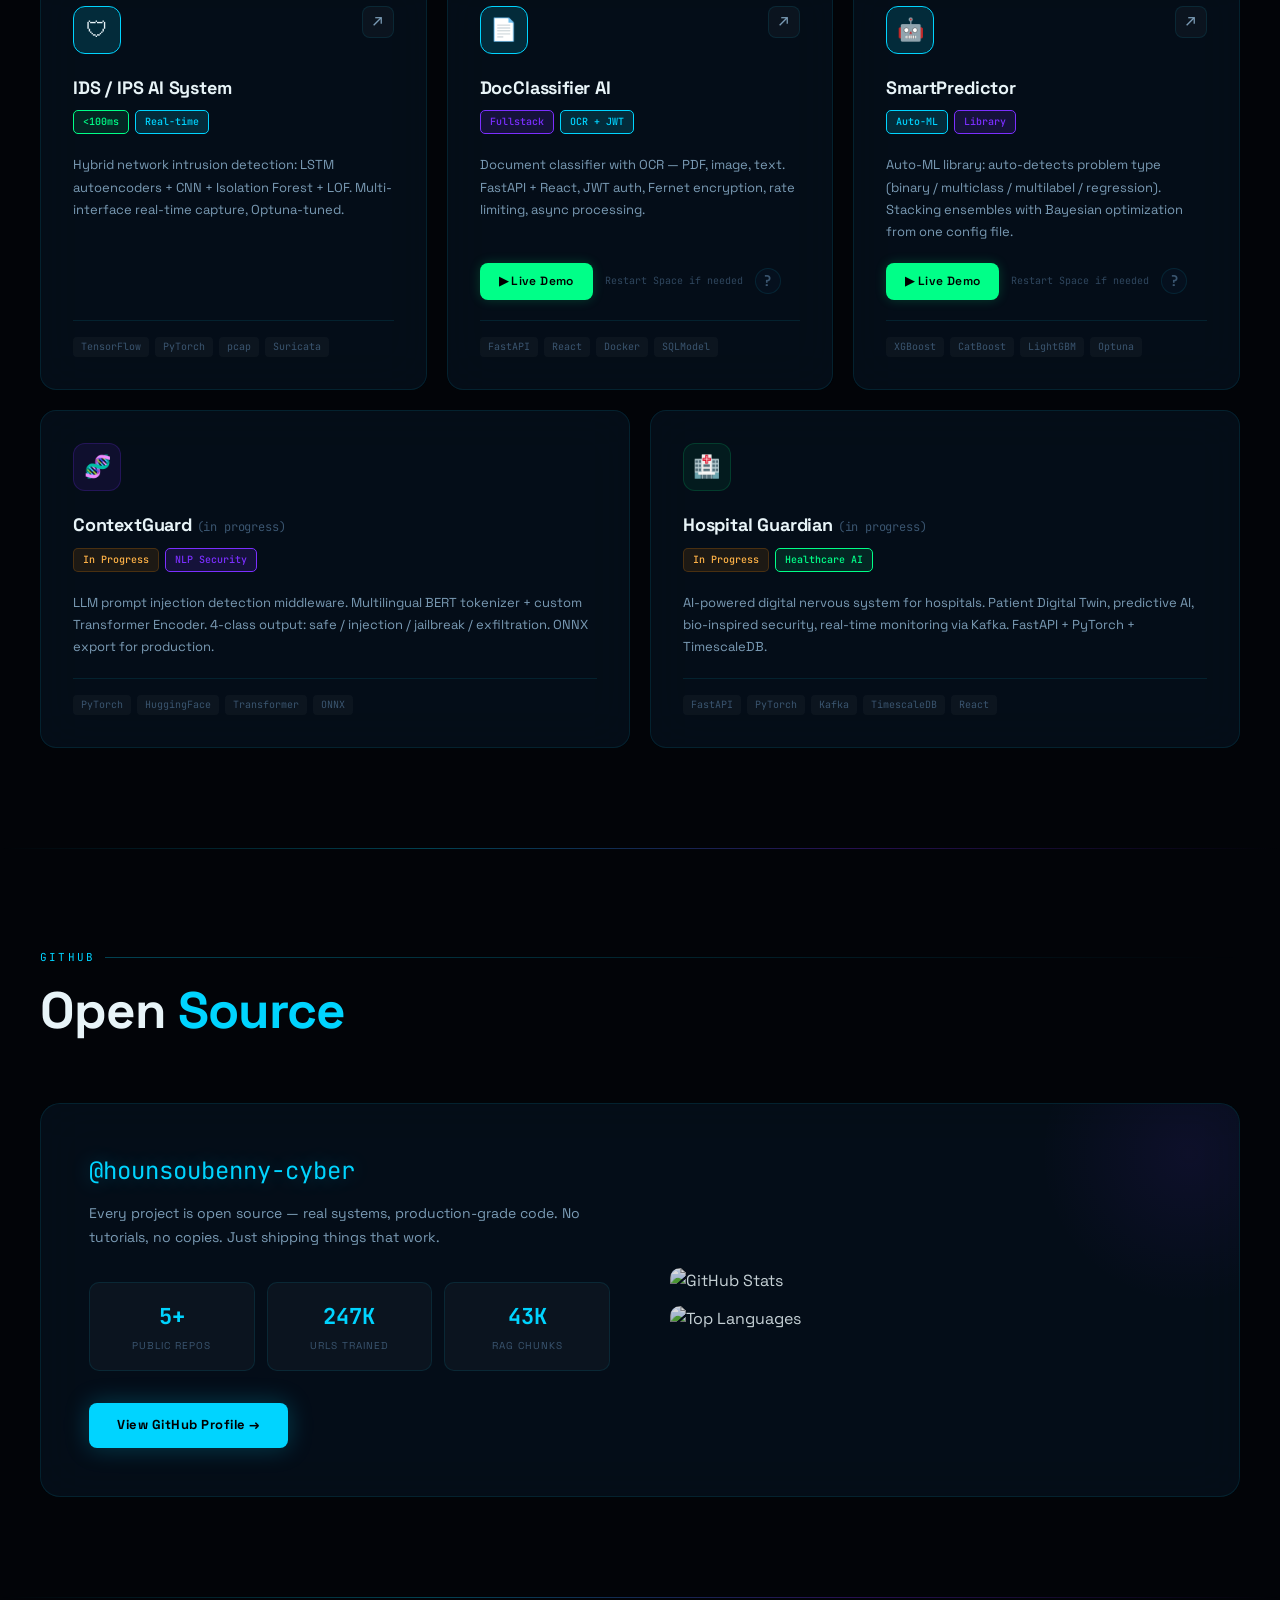
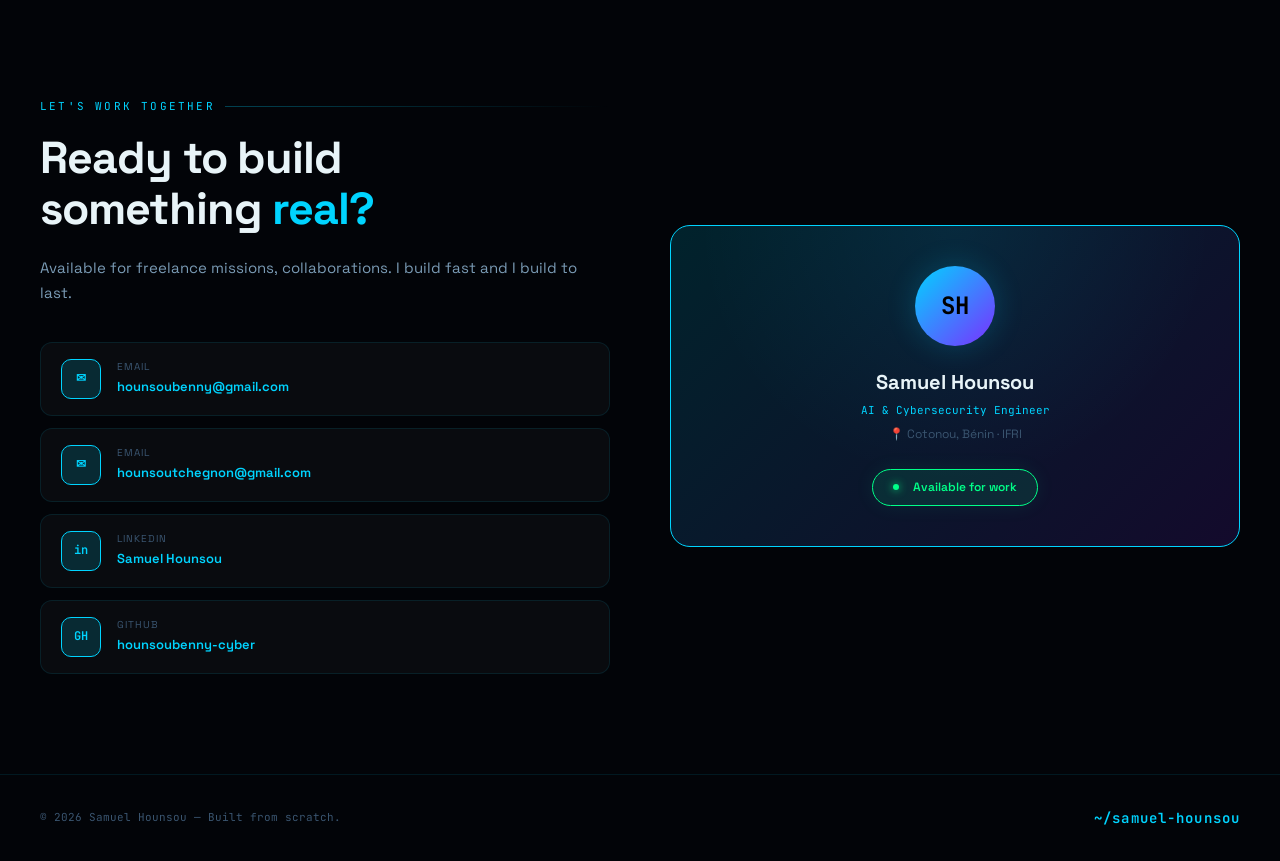
==== commit c2aa706f: "Fix Portfolio HTML Live demo link, adding rel='noopener noreferrer'" ====
--- a/index.html
+++ b/index.html
@@ -305,7 +305,7 @@
         </div>
         <p class="proj-desc" data-en="Phishing URL detector trained on 247K URLs. Stacking ensemble (XGBoost + HistGBT + RF), Bayesian optimization via Optuna, smart whitelist caching." data-fr="Détecteur de phishing entraîné sur 247K URLs. Ensemble stacking (XGBoost + HistGBT + RF), optimisation bayésienne via Optuna, cache whitelist intelligent.">Phishing URL detector trained on 247K URLs. Stacking ensemble (XGBoost + HistGBT + RF), Bayesian optimization via Optuna, smart whitelist caching.</p>
         <div class="proj-demo">
-          <a href="https://huggingface.co/spaces/hounsoubenny/anti_phishing_ml" target="_blank" class="btn-demo">▶ Live Demo</a>
+          <a href="https://huggingface.co/spaces/hounsoubenny/anti_phishing_ml" target="_blank" class="btn-demo" rel="noopener noreferrer">▶ Live Demo</a>
           <span class="demo-hint" data-en="Restart Space if needed" data-fr="Redémarrez le Space si besoin">Restart Space if needed</span>
           <span class="demo-help" tabindex="0" aria-label="Aide redémarrage Space">
             ?
@@ -361,7 +361,7 @@
         </div>
         <p class="proj-desc" data-en="Document classifier with OCR — PDF, image, text. FastAPI + React, JWT auth, Fernet encryption, rate limiting, async processing." data-fr="Classifieur de documents avec OCR — PDF, image, texte. FastAPI + React, auth JWT, chiffrement Fernet, rate limiting, async.">Document classifier with OCR — PDF, image, text. FastAPI + React, JWT auth, Fernet encryption, rate limiting, async processing.</p>
         <div class="proj-demo">
-          <a href="https://huggingface.co/spaces/hounsoubenny/doc-classifier" target="_blank" class="btn-demo">▶ Live Demo</a>
+          <a href="https://huggingface.co/spaces/hounsoubenny/doc-classifier" target="_blank" class="btn-demo" rel="noopener noreferrer">▶ Live Demo</a>
           <span class="demo-hint" data-en="Restart Space if needed" data-fr="Redémarrez le Space si besoin">Restart Space if needed</span>
           <span class="demo-help" tabindex="0" aria-label="Aide redémarrage Space">
             ?
@@ -395,7 +395,7 @@
         </div>
         <p class="proj-desc" data-en="Auto-ML library: auto-detects problem type (binary / multiclass / multilabel / regression). Stacking ensembles with Bayesian optimization from one config file." data-fr="Librairie Auto-ML : détecte automatiquement le type de problème. Ensembles stacking avec optimisation bayésienne depuis un seul fichier config.">Auto-ML library: auto-detects problem type (binary / multiclass / multilabel / regression). Stacking ensembles with Bayesian optimization from one config file.</p>
         <div class="proj-demo">
-          <a href="https://huggingface.co/spaces/hounsoubenny/smart-predictor" target="_blank" class="btn-demo">▶ Live Demo</a>
+          <a href="https://huggingface.co/spaces/hounsoubenny/smart-predictor" target="_blank" class="btn-demo" rel="noopener noreferrer">▶ Live Demo</a>
           <span class="demo-hint" data-en="Restart Space if needed" data-fr="Redémarrez le Space si besoin">Restart Space if needed</span>
           <span class="demo-help" tabindex="0" aria-label="Aide redémarrage Space">
             ?
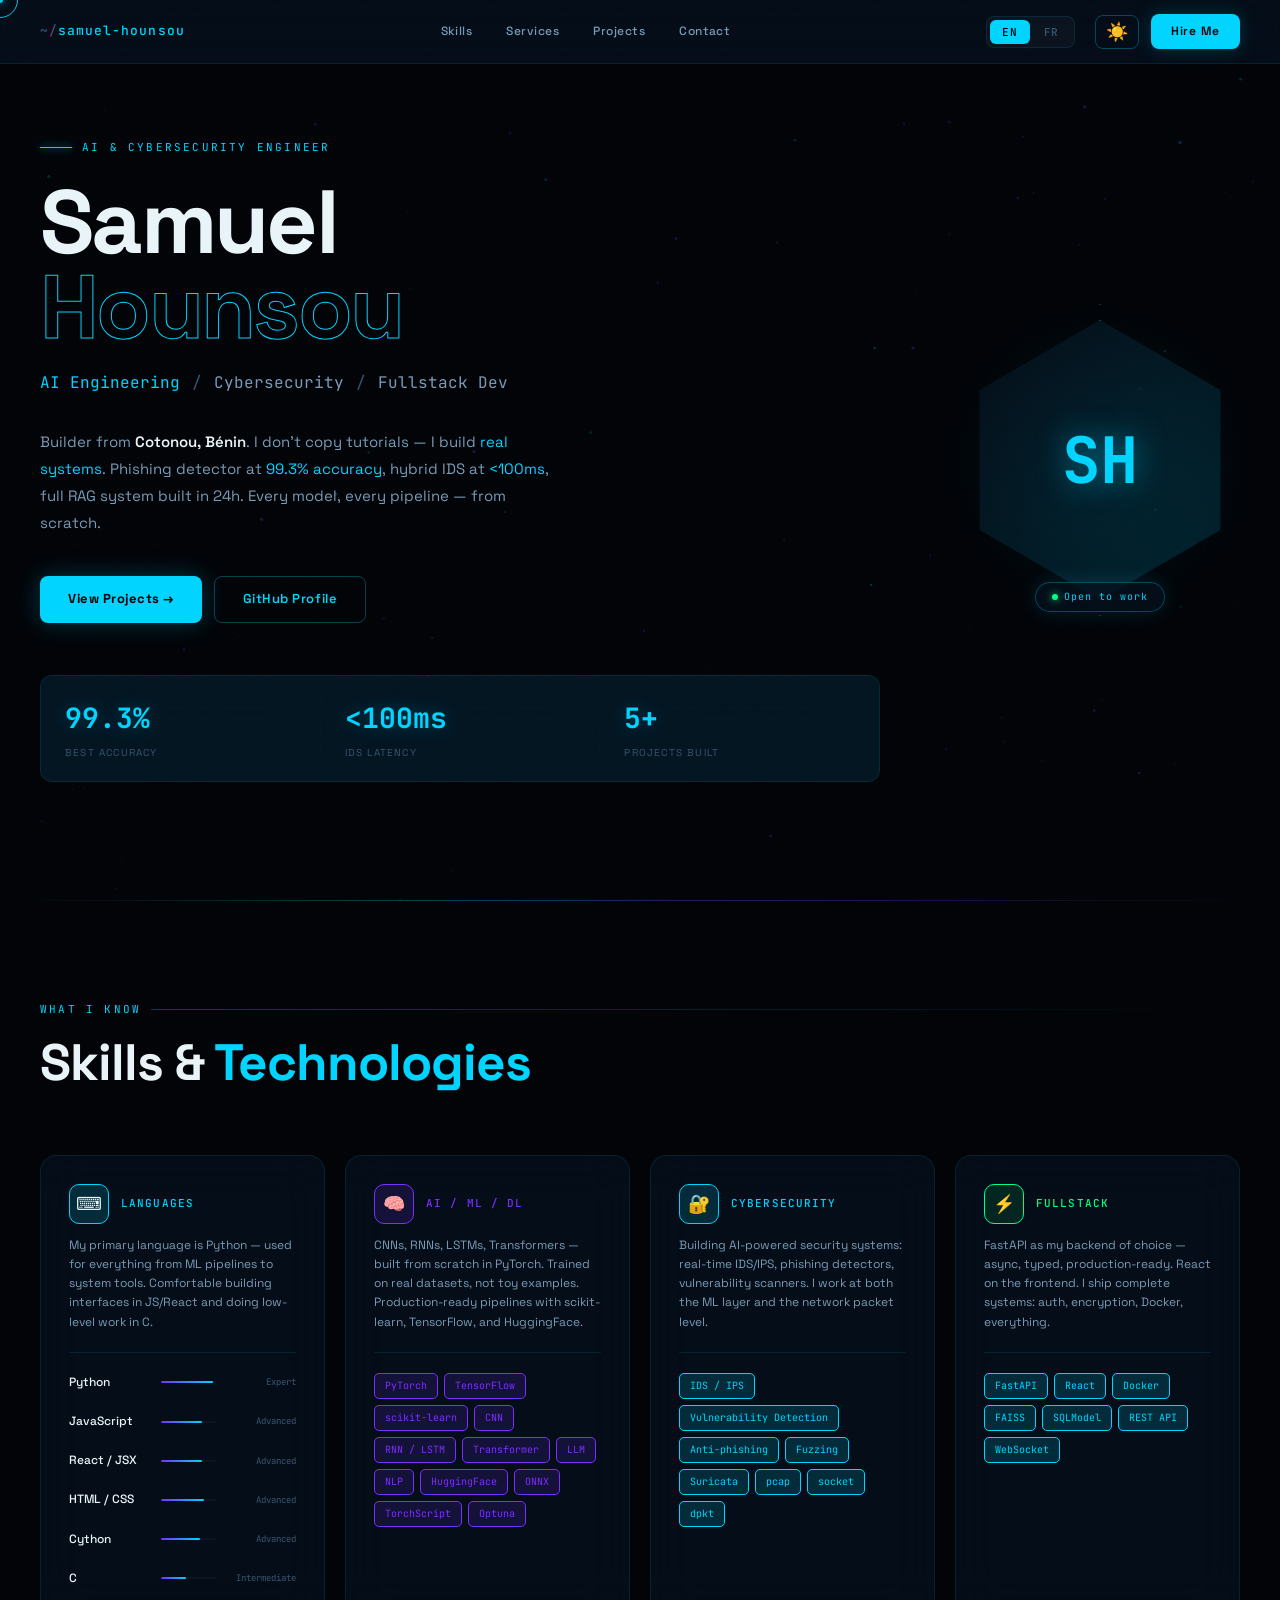
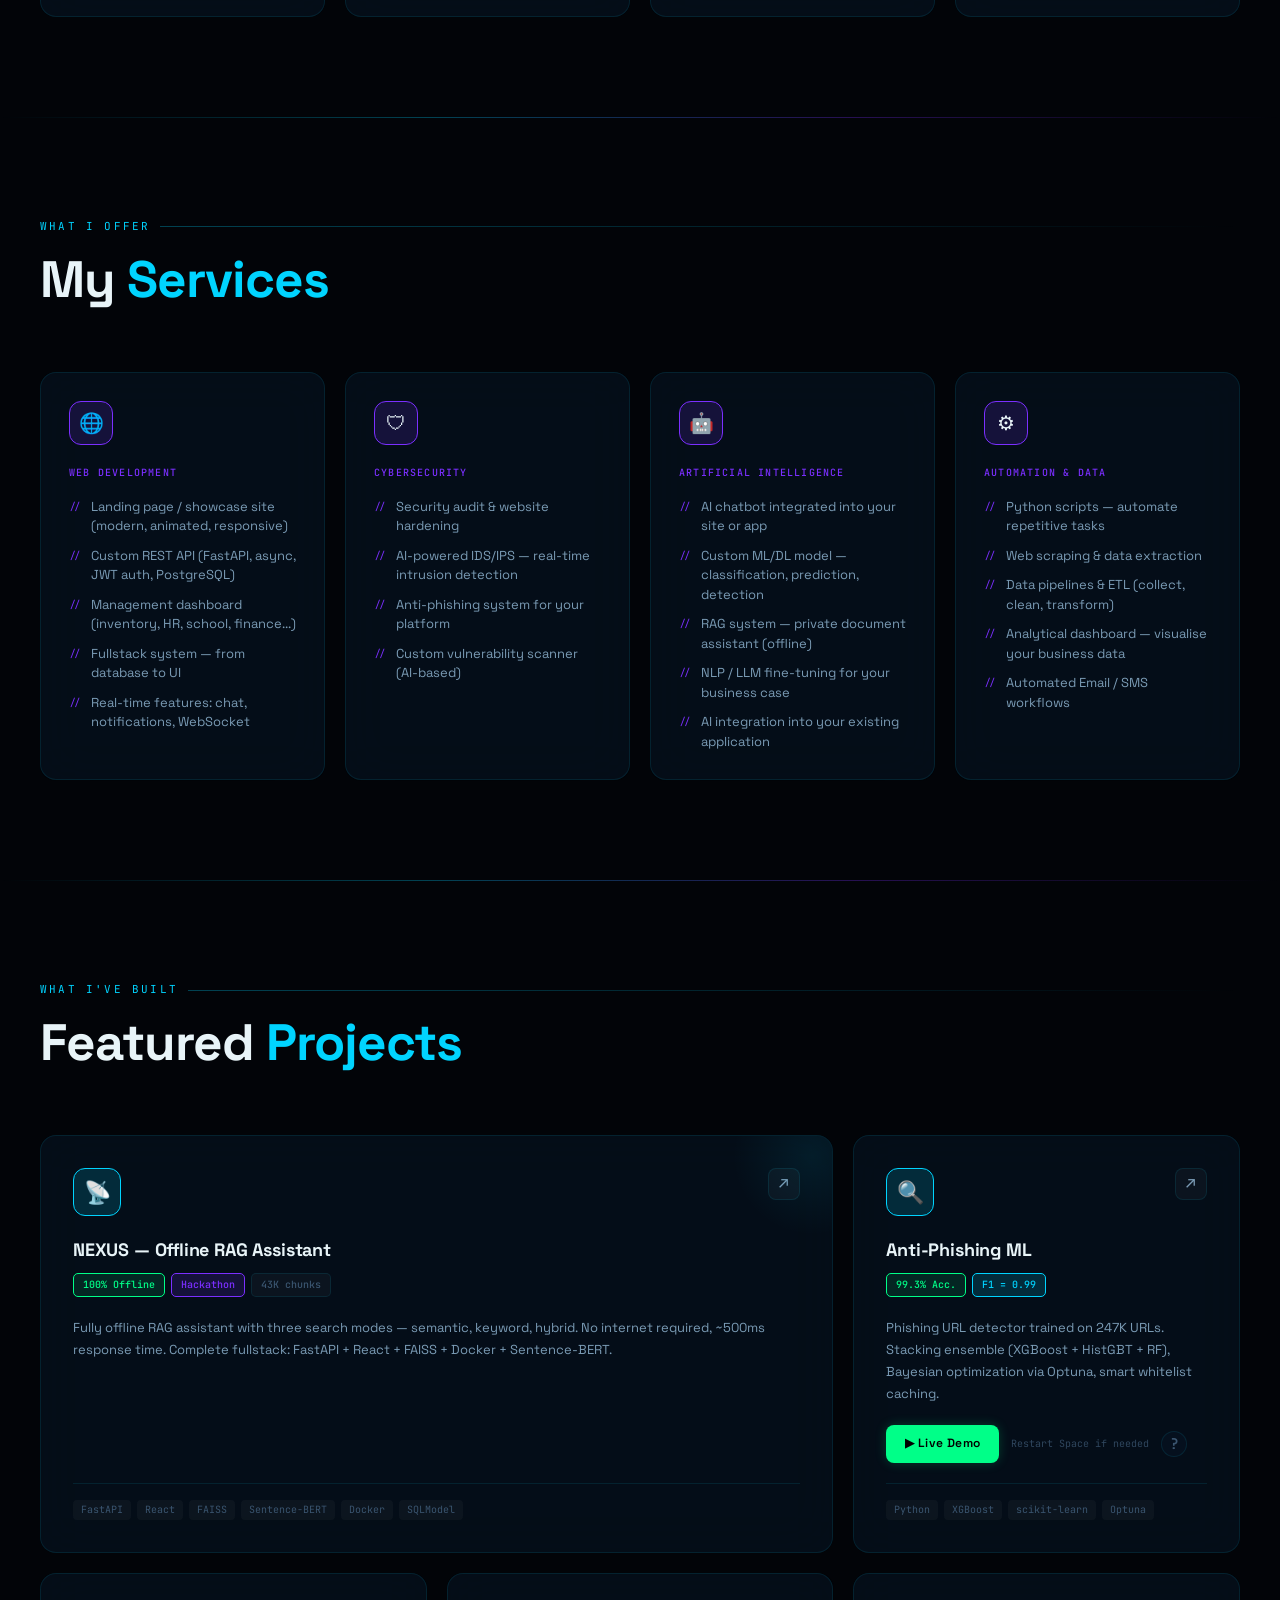
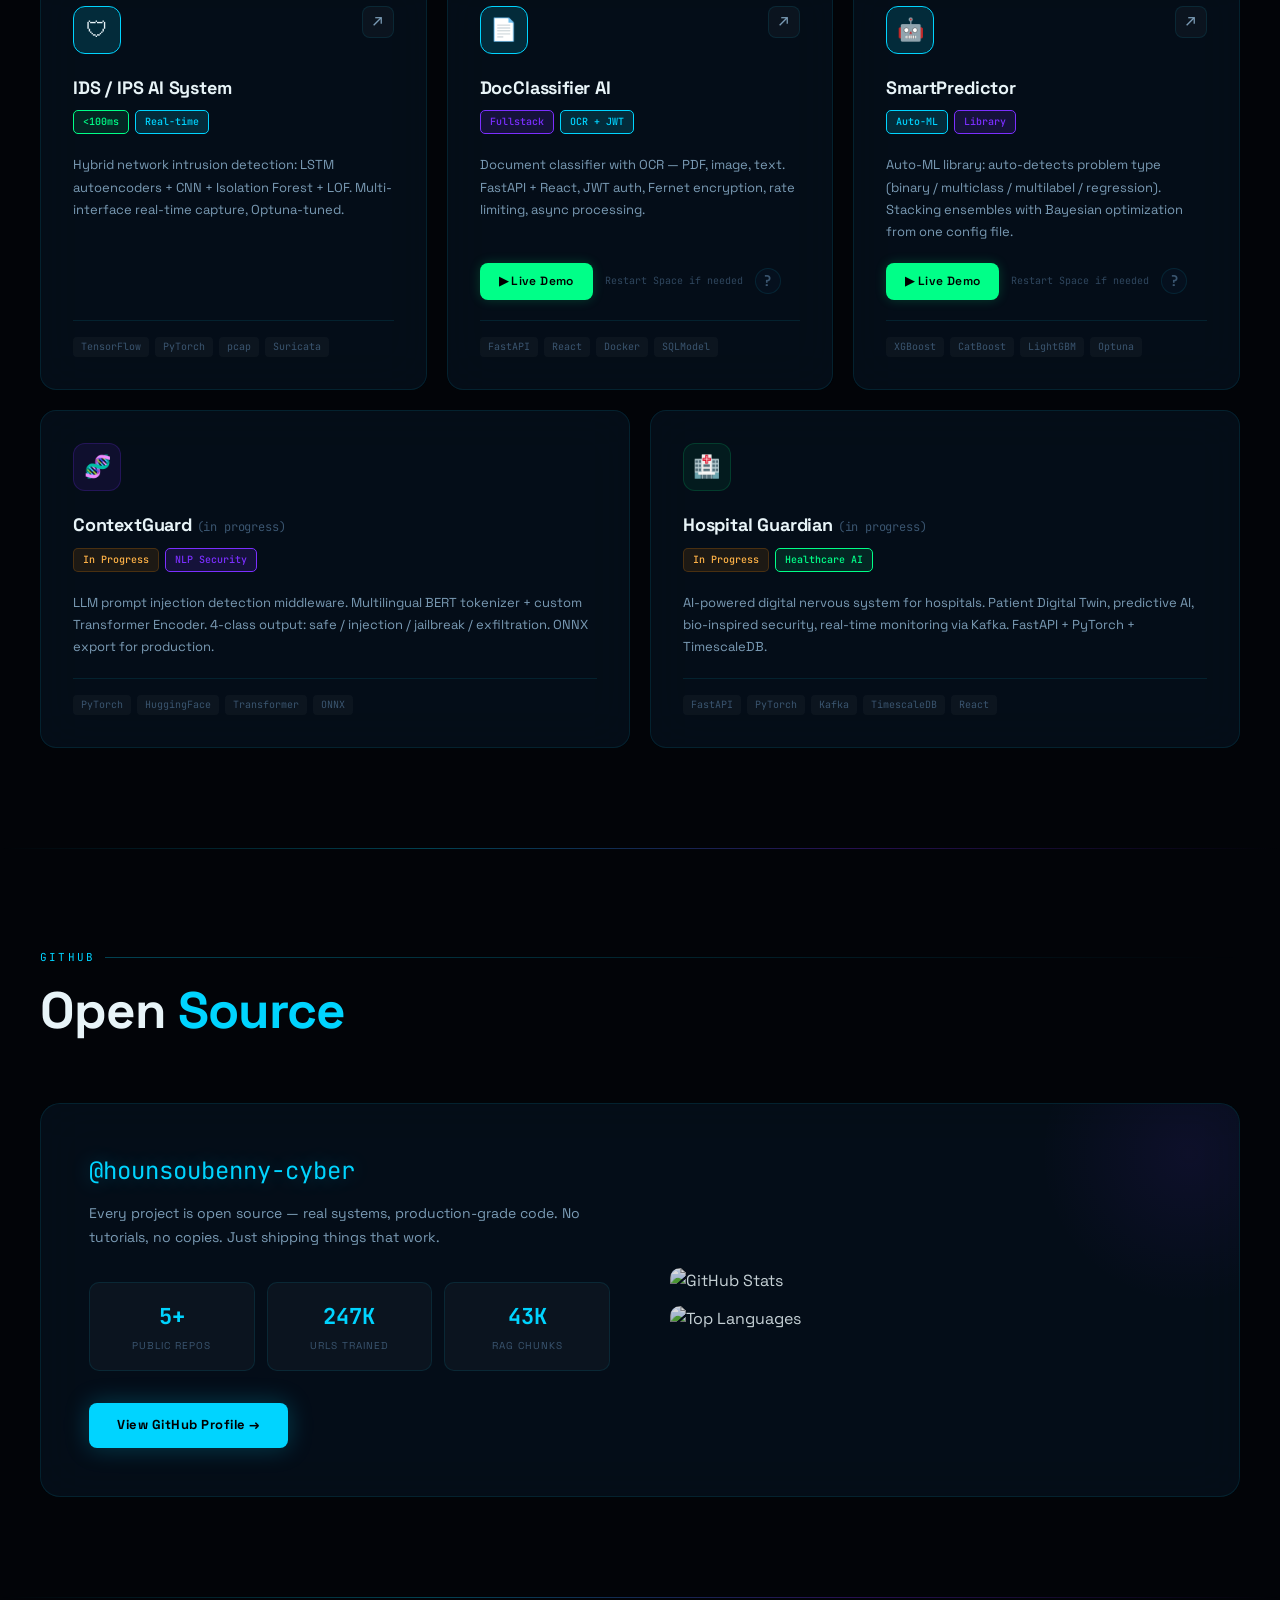
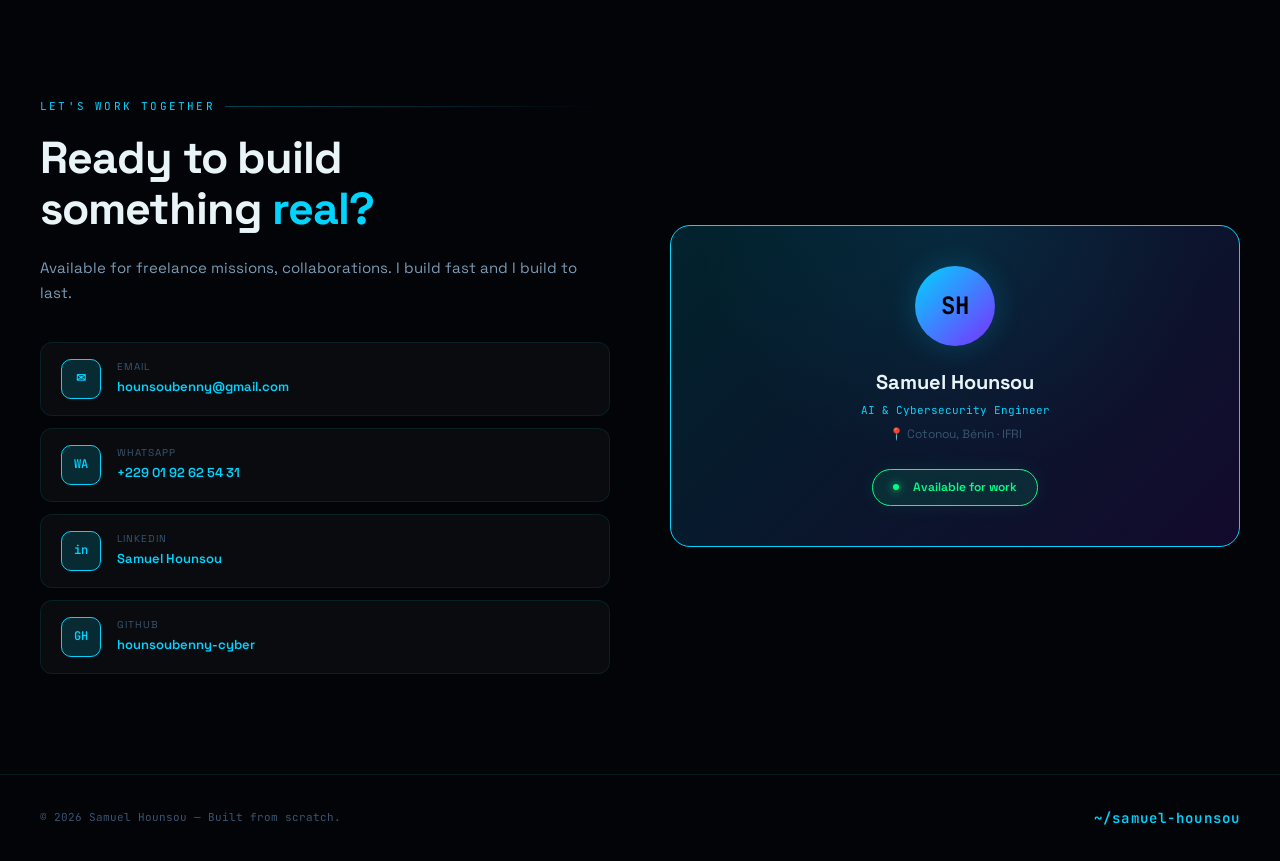
==== commit e2c7b3c2: "Replace email contact with WhatsApp link" ====
--- a/index.html
+++ b/index.html
@@ -514,11 +514,11 @@
               <div class="contact-item-val">hounsoubenny@gmail.com</div>
             </div>
           </a>
-          <a href="mailto:hounsoutchegnon@gmail.com" class="contact-item">
-            <div class="contact-item-icon">✉</div>
+          <a href="https://wa.me/2290192625431" target="_blank" class="contact-item wa">
+            <div class="contact-item-icon">WA</div>
             <div>
-              <div class="contact-item-label">Email</div>
-              <div class="contact-item-val">hounsoutchegnon@gmail.com</div>
+              <div class="contact-item-label">WhatsApp</div>
+              <div class="contact-item-val">+229 01 92 62 54 31</div>
             </div>
           </a>
           <a href="https://linkedin.com/in/benny-hounsou-00a267374" target="_blank" class="contact-item">
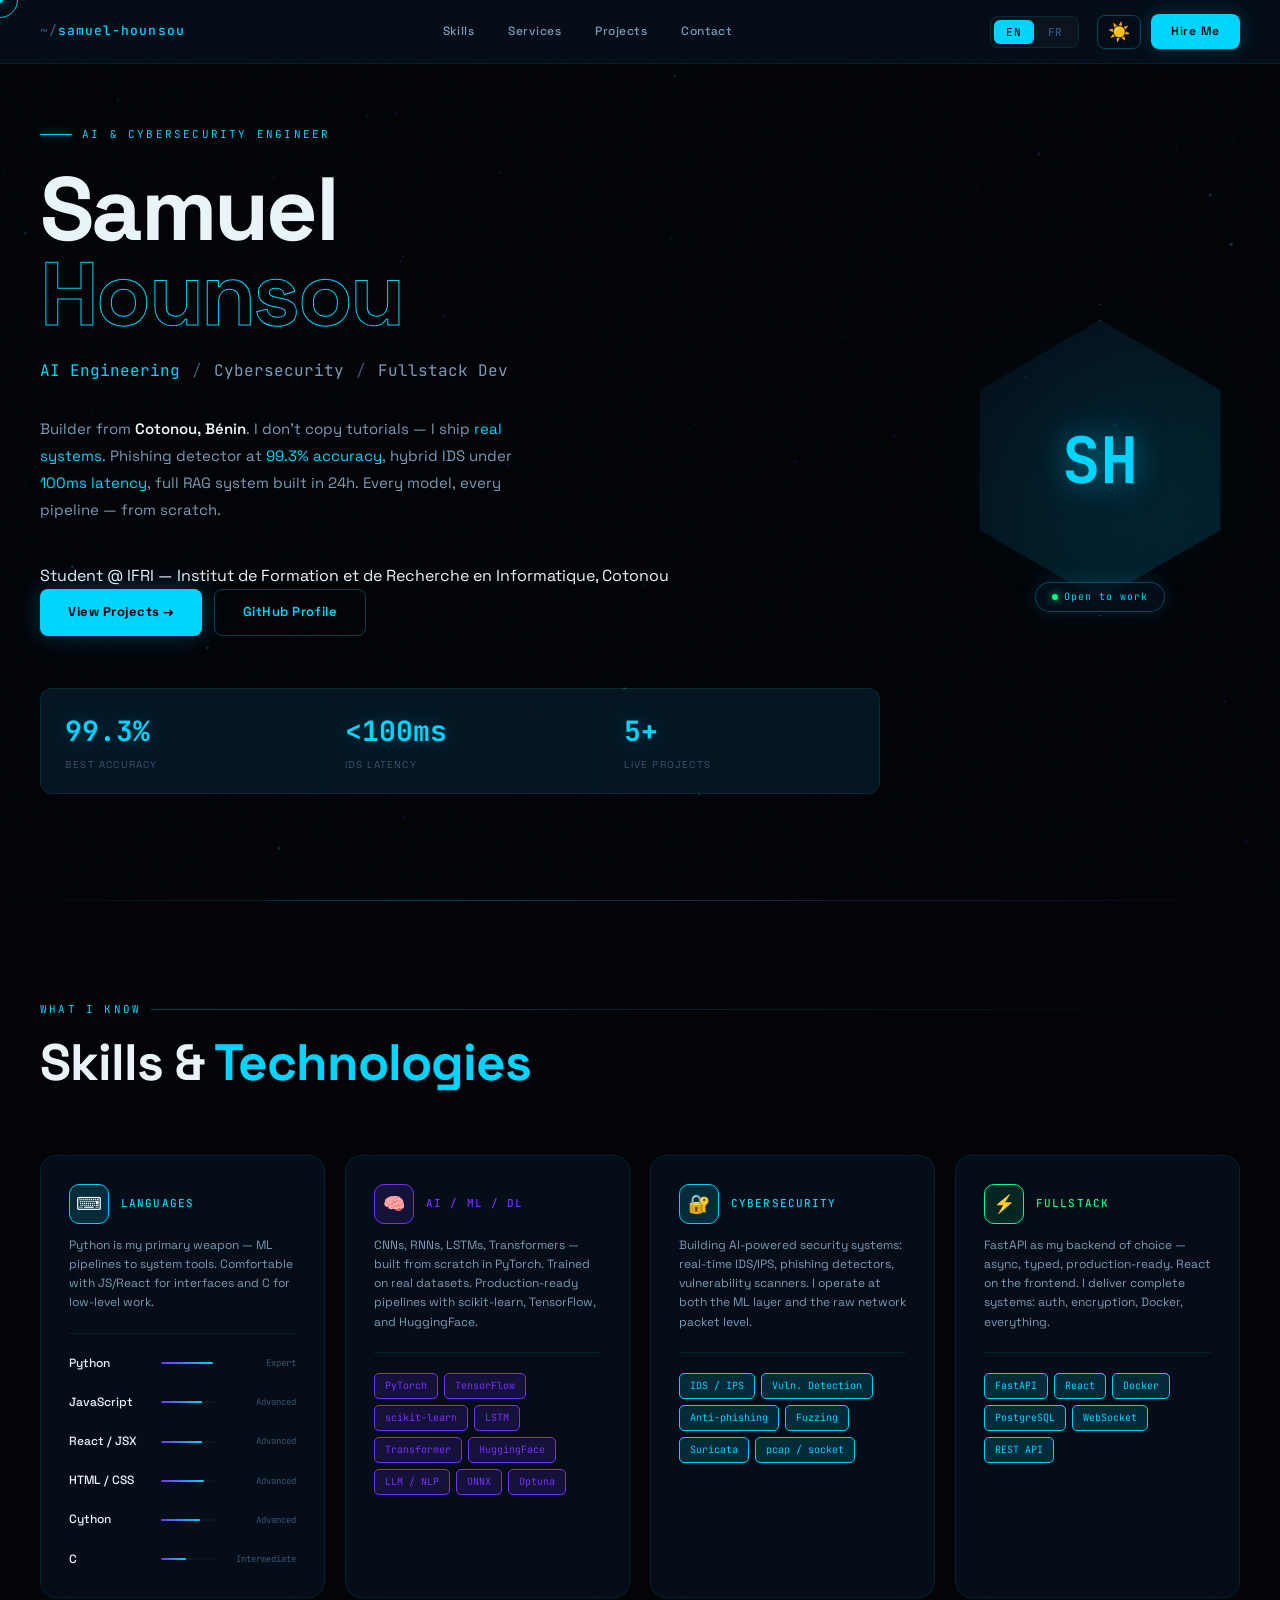
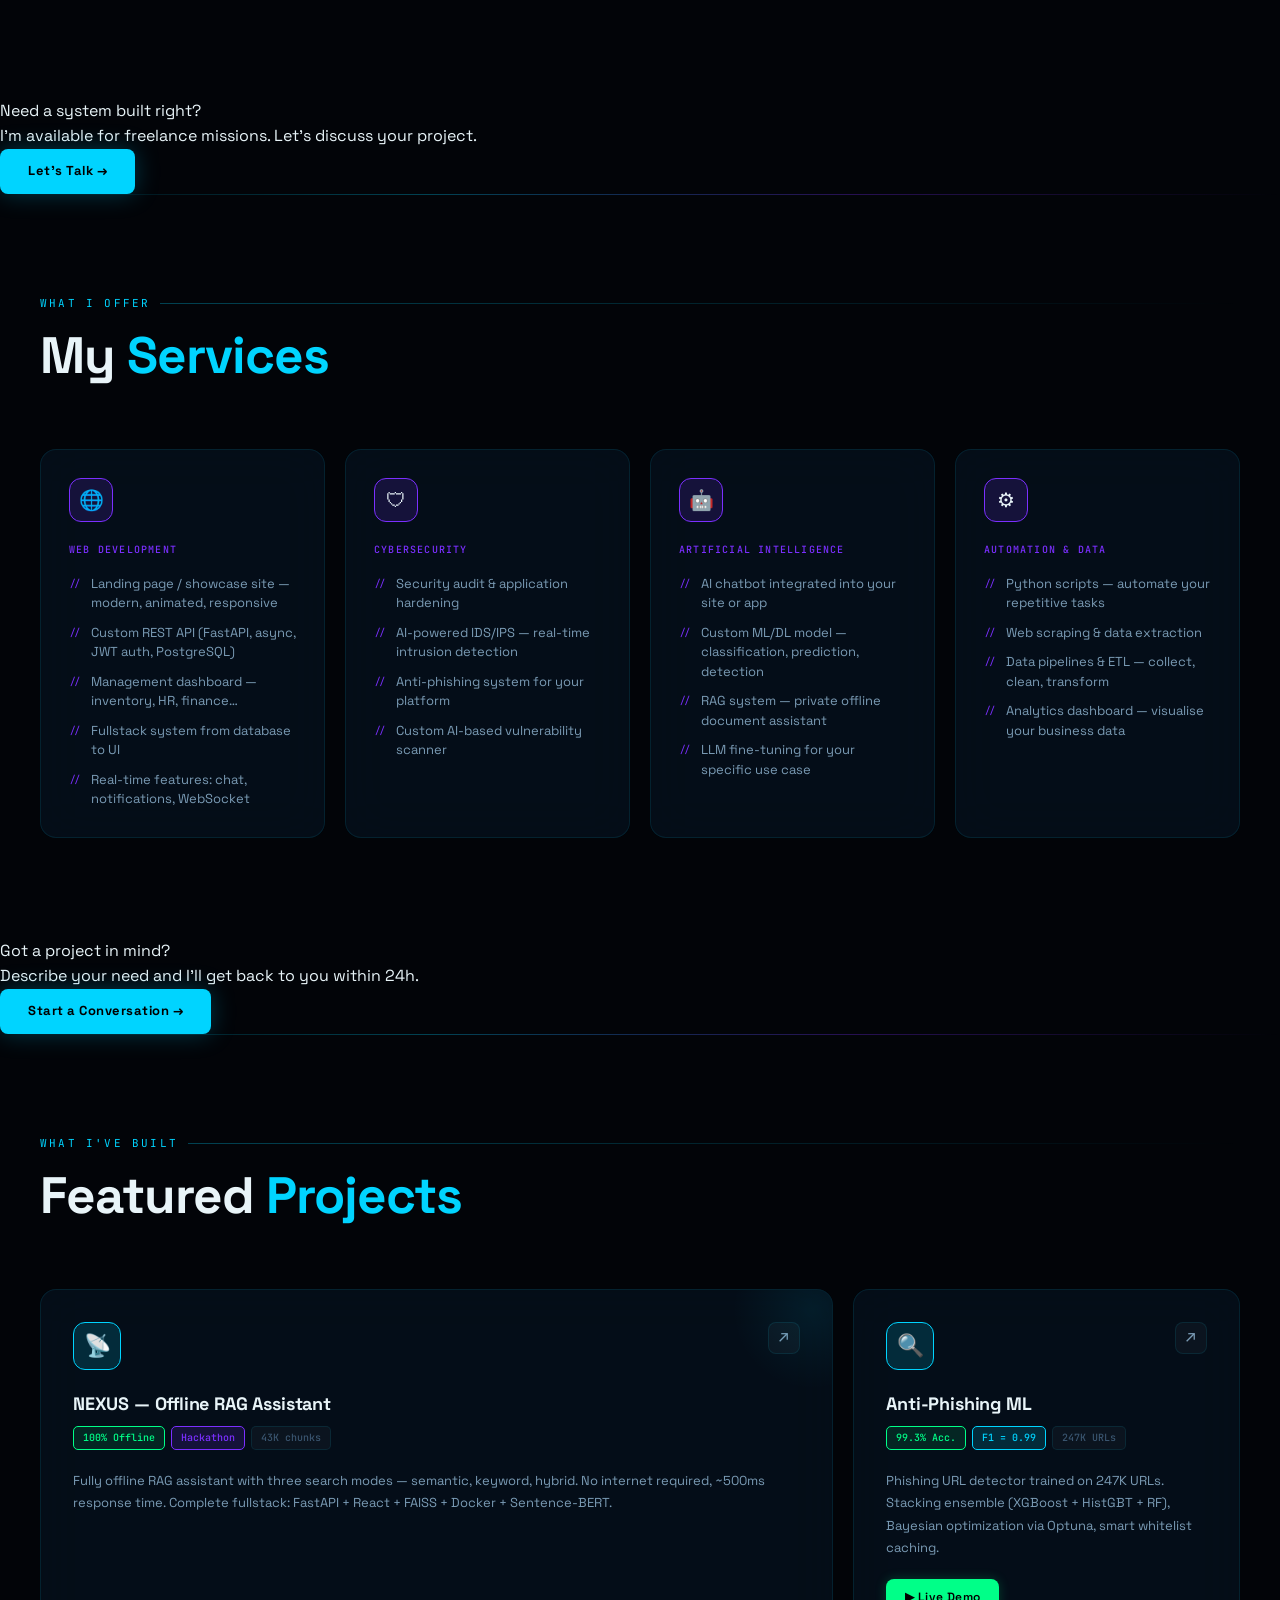
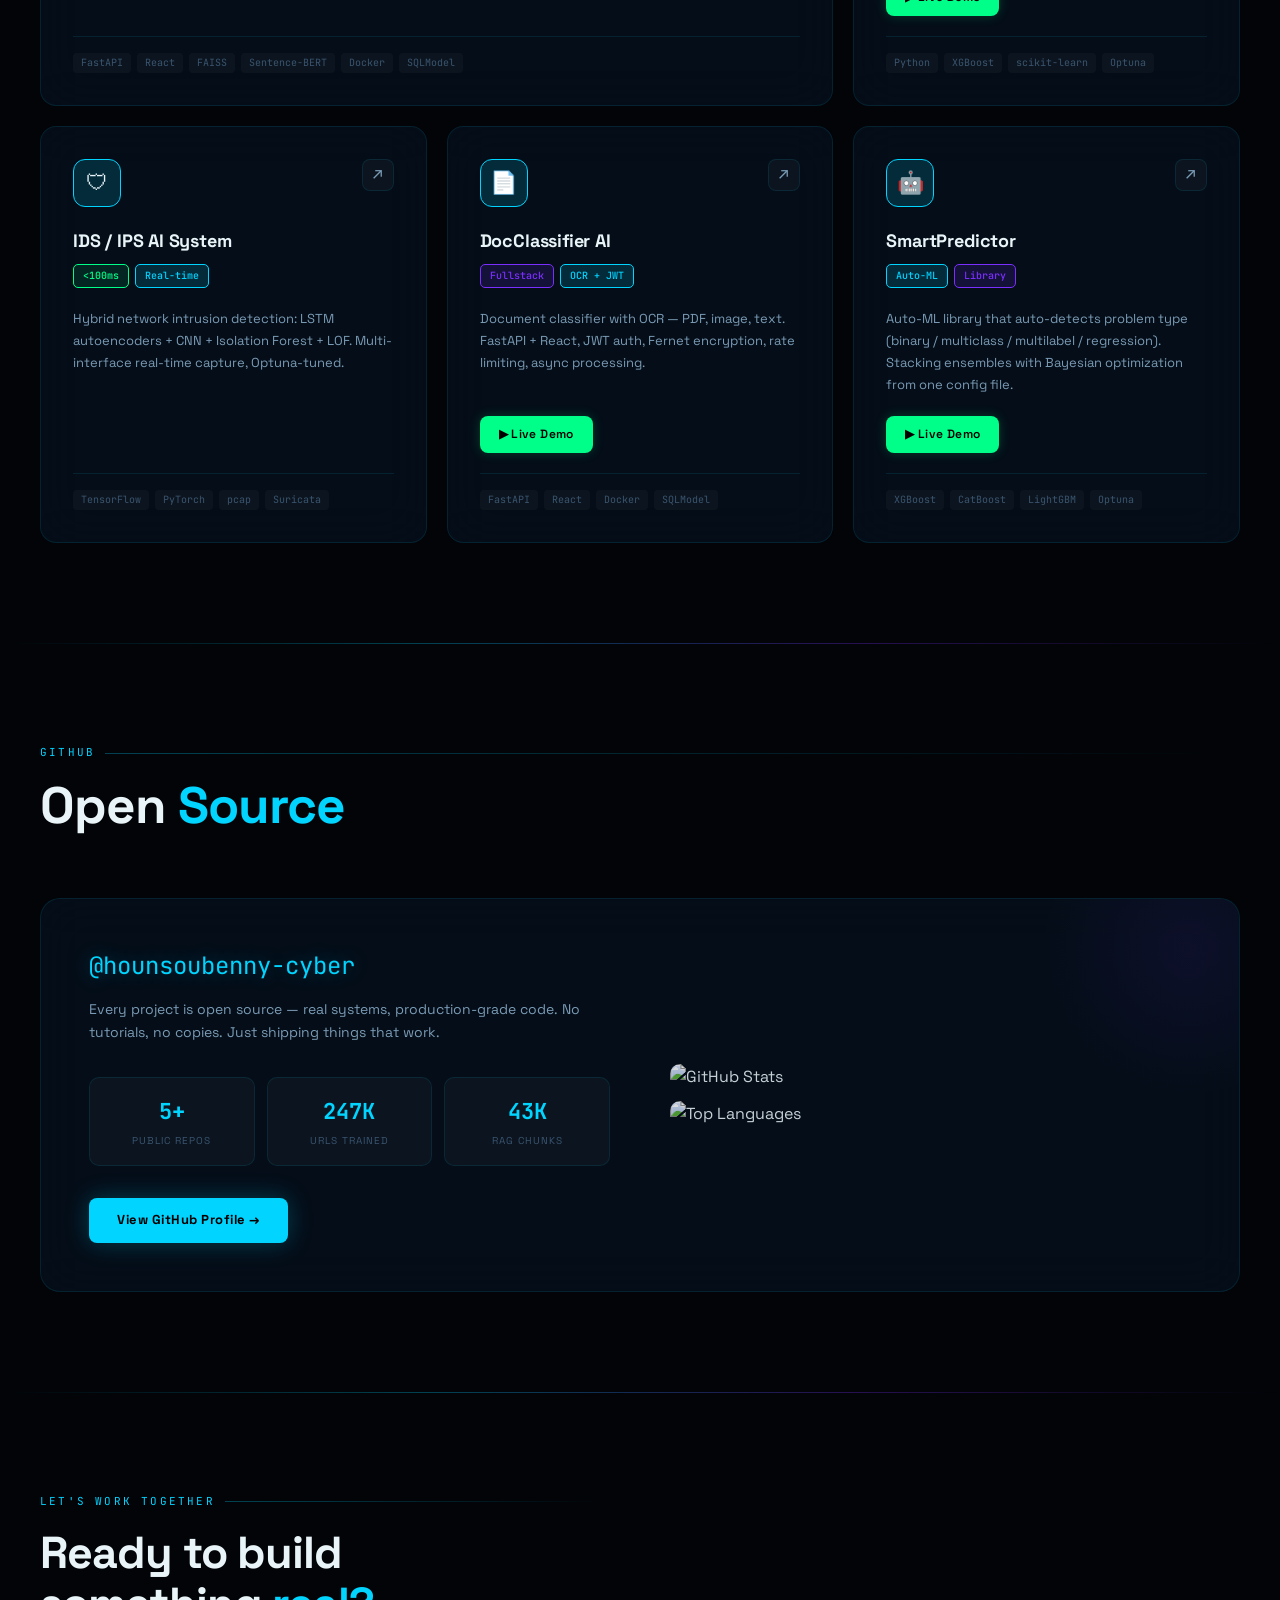
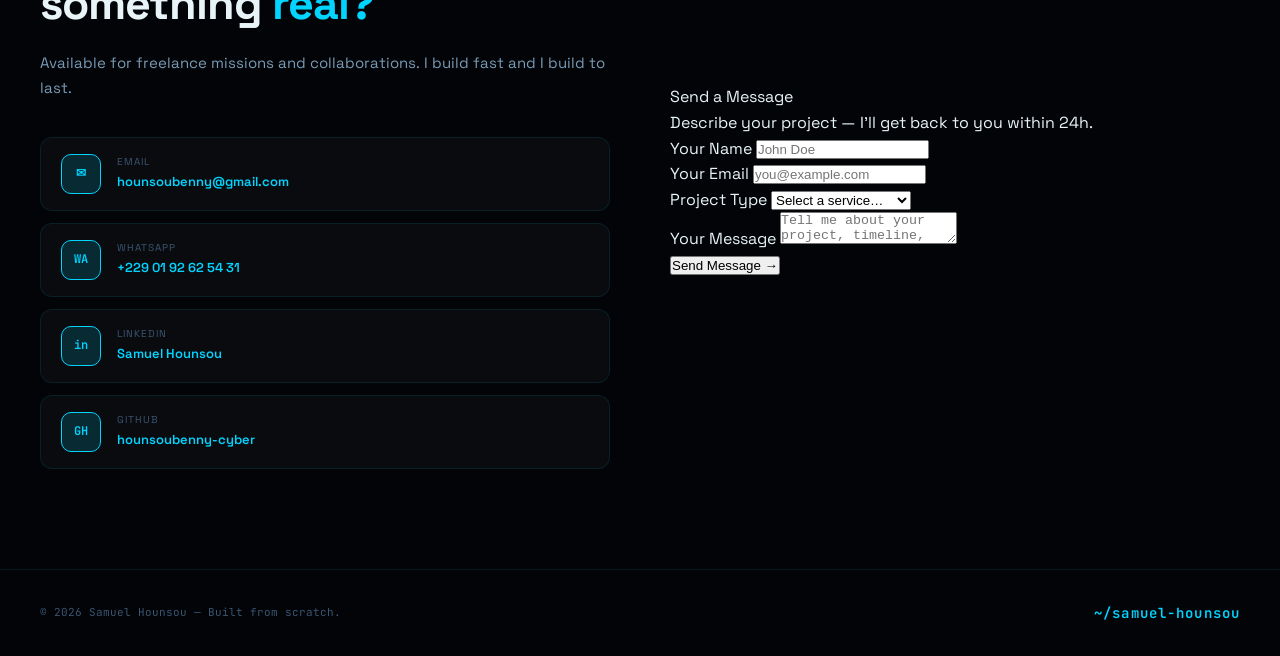
==== commit 1bd850d6: "Update index file" ====
--- a/index.html
+++ b/index.html
@@ -4,8 +4,9 @@
 <meta charset="UTF-8"/>
 <meta name="viewport" content="width=device-width, initial-scale=1.0"/>
 <title>Samuel Hounsou — AI & Cybersecurity Engineer</title>
-<link href="https://fonts.googleapis.com/css2?family=Clash+Display:wght@400;500;600;700&family=Space+Grotesk:wght@300;400;500;600;700&family=JetBrains+Mono:wght@300;400;500&display=swap" rel="stylesheet"/>
+<link href="https://fonts.googleapis.com/css2?family=Space+Grotesk:wght@300;400;500;600;700&family=JetBrains+Mono:wght@300;400;500&display=swap" rel="stylesheet"/>
 <link rel="stylesheet" href="./css/style.css">
+<script src="https://cdn.jsdelivr.net/npm/@emailjs/browser@4/dist/email.min.js"></script>
 </head>
 <body>
 
@@ -25,7 +26,7 @@
     <a href="#projects" class="nav-link" data-en="Projects" data-fr="Projets">Projects</a>
     <a href="#contact" class="nav-link" data-en="Contact" data-fr="Contact">Contact</a>
   </div>
-  <div style="display:flex;align-items:center;gap:12px">
+  <div style="display:flex;align-items:center;gap:10px">
     <div class="nav-lang">
       <button class="lang-btn active" id="btnEN" onclick="setLang('en')">EN</button>
       <button class="lang-btn" id="btnFR" onclick="setLang('fr')">FR</button>
@@ -45,7 +46,7 @@
   <a href="#projects" class="nav-link" onclick="closeMenu()" data-en="Projects" data-fr="Projets">Projects</a>
   <a href="#contact" class="nav-link" onclick="closeMenu()" data-en="Contact" data-fr="Contact">Contact</a>
   <button id="themeToggleMobile" class="theme-btn mobile-only" aria-label="Toggle theme">☀️</button>
-  <a href="#contact" class="btn-primary" onclick="closeMenu()" data-en="Hire Me" data-fr="Me Contacter">Hire Me</a>
+  <a href="#contact" class="btn-primary" onclick="closeMenu()" data-en="Hire Me →" data-fr="Me Contacter →">Hire Me →</a>
 </div>
 
 <!-- HERO -->
@@ -67,7 +68,15 @@
         <span class="role-sep">/</span>
         <span>Fullstack Dev</span>
       </div>
-      <p class="hero-bio" data-en="Builder from <strong>Cotonou, Bénin</strong>. I don't copy tutorials — I build <span class='accent'>real systems</span>. Phishing detector at <span class='accent'>99.3% accuracy</span>, hybrid IDS at <span class='accent'>&lt;100ms</span>, full RAG system built in 24h. Every model, every pipeline — from scratch." data-fr="Builder basé à <strong>Cotonou, Bénin</strong>. Je ne copie pas des tutoriels — je construis de <span class='accent'>vrais systèmes</span>. Détecteur phishing à <span class='accent'>99.3% de précision</span>, IDS hybride à <span class='accent'>&lt;100ms</span>, RAG complet en 24h. Chaque modèle, chaque pipeline — from scratch.">Builder from <strong>Cotonou, Bénin</strong>. I don't copy tutorials — I build <span class="accent">real systems</span>. Phishing detector at <span class="accent">99.3% accuracy</span>, hybrid IDS at <span class="accent">&lt;100ms</span>, full RAG system built in 24h. Every model, every pipeline — from scratch.</p>
+      <p class="hero-bio"
+        data-en="Builder from <strong>Cotonou, Bénin</strong>. I don't copy tutorials — I ship <span class='accent'>real systems</span>. Phishing detector at <span class='accent'>99.3% accuracy</span>, hybrid IDS under <span class='accent'>100ms latency</span>, full RAG system built in 24h. Every model, every pipeline — from scratch."
+        data-fr="Builder basé à <strong>Cotonou, Bénin</strong>. Je ne copie pas des tutoriels — je livre de <span class='accent'>vrais systèmes</span>. Détecteur phishing à <span class='accent'>99.3% de précision</span>, IDS hybride sous <span class='accent'>100ms</span>, RAG complet en 24h. Chaque modèle, chaque pipeline — from scratch.">
+        Builder from <strong>Cotonou, Bénin</strong>. I don't copy tutorials — I ship <span class="accent">real systems</span>. Phishing detector at <span class="accent">99.3% accuracy</span>, hybrid IDS under <span class="accent">100ms latency</span>, full RAG system built in 24h. Every model, every pipeline — from scratch.
+      </p>
+      <div class="hero-school">
+        <div class="hero-school-dot"></div>
+        <span data-en="Student @ IFRI — Institut de Formation et de Recherche en Informatique, Cotonou" data-fr="Étudiant @ IFRI — Institut de Formation et de Recherche en Informatique, Cotonou">Student @ IFRI — Institut de Formation et de Recherche en Informatique, Cotonou</span>
+      </div>
       <div class="hero-actions">
         <a href="#projects" class="btn-primary" data-en="View Projects →" data-fr="Voir les Projets →">View Projects →</a>
         <a href="https://github.com/hounsoubenny-cyber" target="_blank" class="btn-outline" data-en="GitHub Profile" data-fr="Profil GitHub">GitHub Profile</a>
@@ -83,7 +92,7 @@
         </div>
         <div class="metric">
           <span class="metric-val">5+</span>
-          <span class="metric-label" data-en="Projects built" data-fr="Projets livrés">Projects built</span>
+          <span class="metric-label" data-en="Live projects" data-fr="Projets livrés">Live projects</span>
         </div>
       </div>
     </div>
@@ -115,86 +124,85 @@
     </div>
     <div class="skills-layout">
 
-      <!-- Languages -->
       <div class="skill-card reveal">
         <div class="skill-card-header">
           <div class="skill-card-icon icon-cyan">⌨</div>
           <span class="skill-card-cat cat-cyan" data-en="Languages" data-fr="Langages">Languages</span>
         </div>
-        <p class="skill-card-desc" data-en="My primary language is Python — used for everything from ML pipelines to system tools. Comfortable building interfaces in JS/React and doing low-level work in C." data-fr="Mon langage principal est Python — utilisé pour tout, des pipelines ML aux outils système. À l'aise avec JS/React pour les interfaces et C pour le bas niveau.">My primary language is Python — used for everything from ML pipelines to system tools. Comfortable building interfaces in JS/React and doing low-level work in C.</p>
+        <p class="skill-card-desc" data-en="Python is my primary weapon — ML pipelines to system tools. Comfortable with JS/React for interfaces and C for low-level work." data-fr="Python est mon arme principale — pipelines ML aux outils système. À l'aise avec JS/React pour les interfaces et C pour le bas niveau.">Python is my primary weapon — ML pipelines to system tools. Comfortable with JS/React for interfaces and C for low-level work.</p>
         <div style="display:flex;flex-direction:column;gap:10px">
-          <div class="lang-row"><span class="lang-name-txt">Python</span><div class="lang-bar"><div class="lang-fill animate" style="width:95%"></div></div><span class="lang-lvl">Expert</span></div>
-          <div class="lang-row"><span class="lang-name-txt">JavaScript</span><div class="lang-bar"><div class="lang-fill animate" style="width:75%"></div></div><span class="lang-lvl">Advanced</span></div>
-          <div class="lang-row"><span class="lang-name-txt">React / JSX</span><div class="lang-bar"><div class="lang-fill animate" style="width:75%"></div></div><span class="lang-lvl">Advanced</span></div>
-          <div class="lang-row"><span class="lang-name-txt">HTML / CSS</span><div class="lang-bar"><div class="lang-fill animate" style="width:78%"></div></div><span class="lang-lvl">Advanced</span></div>
-          <div class="lang-row"><span class="lang-name-txt">Cython</span><div class="lang-bar"><div class="lang-fill animate" style="width:70%"></div></div><span class="lang-lvl">Advanced</span></div>
-          <div class="lang-row"><span class="lang-name-txt">C</span><div class="lang-bar"><div class="lang-fill animate" style="width:45%"></div></div><span class="lang-lvl">Intermediate</span></div>
-        </div>
-      </div>
-
-      <!-- AI/ML -->
+          <div class="lang-row"><span class="lang-name-txt">Python</span><div class="lang-bar"><div class="lang-fill" style="width:95%"></div></div><span class="lang-lvl">Expert</span></div>
+          <div class="lang-row"><span class="lang-name-txt">JavaScript</span><div class="lang-bar"><div class="lang-fill" style="width:75%"></div></div><span class="lang-lvl">Advanced</span></div>
+          <div class="lang-row"><span class="lang-name-txt">React / JSX</span><div class="lang-bar"><div class="lang-fill" style="width:75%"></div></div><span class="lang-lvl">Advanced</span></div>
+          <div class="lang-row"><span class="lang-name-txt">HTML / CSS</span><div class="lang-bar"><div class="lang-fill" style="width:78%"></div></div><span class="lang-lvl">Advanced</span></div>
+          <div class="lang-row"><span class="lang-name-txt">Cython</span><div class="lang-bar"><div class="lang-fill" style="width:70%"></div></div><span class="lang-lvl">Advanced</span></div>
+          <div class="lang-row"><span class="lang-name-txt">C</span><div class="lang-bar"><div class="lang-fill" style="width:45%"></div></div><span class="lang-lvl">Intermediate</span></div>
+        </div>
+      </div>
+
       <div class="skill-card reveal" style="transition-delay:0.1s">
         <div class="skill-card-header">
           <div class="skill-card-icon icon-violet">🧠</div>
           <span class="skill-card-cat cat-violet">AI / ML / DL</span>
         </div>
-        <p class="skill-card-desc" data-en="CNNs, RNNs, LSTMs, Transformers — built from scratch in PyTorch. Trained on real datasets, not toy examples. Production-ready pipelines with scikit-learn, TensorFlow, and HuggingFace." data-fr="CNNs, RNNs, LSTMs, Transformers — construits from scratch en PyTorch. Entraînés sur de vraies données, pas des exemples jouets. Pipelines prêts pour la production avec scikit-learn, TensorFlow, HuggingFace.">CNNs, RNNs, LSTMs, Transformers — built from scratch in PyTorch. Trained on real datasets, not toy examples. Production-ready pipelines with scikit-learn, TensorFlow, and HuggingFace.</p>
+        <p class="skill-card-desc" data-en="CNNs, RNNs, LSTMs, Transformers — built from scratch in PyTorch. Trained on real datasets. Production-ready pipelines with scikit-learn, TensorFlow, and HuggingFace." data-fr="CNNs, RNNs, LSTMs, Transformers — construits from scratch en PyTorch. Entraînés sur de vraies données. Pipelines production avec scikit-learn, TensorFlow, HuggingFace.">CNNs, RNNs, LSTMs, Transformers — built from scratch in PyTorch. Trained on real datasets. Production-ready pipelines with scikit-learn, TensorFlow, and HuggingFace.</p>
         <div class="skill-tags">
           <span class="stag stag-violet">PyTorch</span>
           <span class="stag stag-violet">TensorFlow</span>
           <span class="stag stag-violet">scikit-learn</span>
-          <span class="stag stag-violet">CNN</span>
-          <span class="stag stag-violet">RNN / LSTM</span>
+          <span class="stag stag-violet">LSTM</span>
           <span class="stag stag-violet">Transformer</span>
-          <span class="stag stag-violet">LLM</span>
-          <span class="stag stag-violet">NLP</span>
           <span class="stag stag-violet">HuggingFace</span>
+          <span class="stag stag-violet">LLM / NLP</span>
           <span class="stag stag-violet">ONNX</span>
-          <span class="stag stag-violet">TorchScript</span>
           <span class="stag stag-violet">Optuna</span>
         </div>
       </div>
 
-      <!-- Cybersecurity -->
       <div class="skill-card reveal" style="transition-delay:0.2s">
         <div class="skill-card-header">
           <div class="skill-card-icon icon-cyan">🔐</div>
           <span class="skill-card-cat cat-cyan" data-en="Cybersecurity" data-fr="Cybersécurité">Cybersecurity</span>
         </div>
-        <p class="skill-card-desc" data-en="Building AI-powered security systems: real-time IDS/IPS, phishing detectors, vulnerability scanners. I work at both the ML layer and the network packet level." data-fr="Construction de systèmes de sécurité alimentés par l'IA : IDS/IPS temps réel, détecteurs de phishing, scanners de vulnérabilités. Je travaille au niveau ML et au niveau des paquets réseau.">Building AI-powered security systems: real-time IDS/IPS, phishing detectors, vulnerability scanners. I work at both the ML layer and the network packet level.</p>
+        <p class="skill-card-desc" data-en="Building AI-powered security systems: real-time IDS/IPS, phishing detectors, vulnerability scanners. I operate at both the ML layer and the raw network packet level." data-fr="Systèmes de sécurité alimentés par l'IA : IDS/IPS temps réel, détecteurs de phishing, scanners de vulnérabilités. Je travaille au niveau ML et au niveau des paquets réseau.">Building AI-powered security systems: real-time IDS/IPS, phishing detectors, vulnerability scanners. I operate at both the ML layer and the raw network packet level.</p>
         <div class="skill-tags">
           <span class="stag stag-cyan">IDS / IPS</span>
-          <span class="stag stag-cyan">Vulnerability Detection</span>
+          <span class="stag stag-cyan">Vuln. Detection</span>
           <span class="stag stag-cyan">Anti-phishing</span>
           <span class="stag stag-cyan">Fuzzing</span>
           <span class="stag stag-cyan">Suricata</span>
-          <span class="stag stag-cyan">pcap</span>
-          <span class="stag stag-cyan">socket</span>
-          <span class="stag stag-cyan">dpkt</span>
-        </div>
-      </div>
-
-      <!-- Fullstack -->
+          <span class="stag stag-cyan">pcap / socket</span>
+        </div>
+      </div>
+
       <div class="skill-card reveal" style="transition-delay:0.1s">
         <div class="skill-card-header">
           <div class="skill-card-icon icon-green">⚡</div>
           <span class="skill-card-cat cat-green">Fullstack</span>
         </div>
-        <p class="skill-card-desc" data-en="FastAPI as my backend of choice — async, typed, production-ready. React on the frontend. I ship complete systems: auth, encryption, Docker, everything." data-fr="FastAPI comme backend de prédilection — async, typé, production-ready. React en frontend. Je livre des systèmes complets : auth, chiffrement, Docker, tout.">FastAPI as my backend of choice — async, typed, production-ready. React on the frontend. I ship complete systems: auth, encryption, Docker, everything.</p>
+        <p class="skill-card-desc" data-en="FastAPI as my backend of choice — async, typed, production-ready. React on the frontend. I deliver complete systems: auth, encryption, Docker, everything." data-fr="FastAPI comme backend de prédilection — async, typé, production-ready. React en frontend. Je livre des systèmes complets : auth, chiffrement, Docker, tout.">FastAPI as my backend of choice — async, typed, production-ready. React on the frontend. I deliver complete systems: auth, encryption, Docker, everything.</p>
         <div class="skill-tags">
           <span class="stag stag-cyan">FastAPI</span>
           <span class="stag stag-cyan">React</span>
           <span class="stag stag-cyan">Docker</span>
-          <span class="stag stag-cyan">FAISS</span>
-          <span class="stag stag-cyan">SQLModel</span>
+          <span class="stag stag-cyan">PostgreSQL</span>
+          <span class="stag stag-cyan">WebSocket</span>
           <span class="stag stag-cyan">REST API</span>
-          <span class="stag stag-cyan">WebSocket</span>
         </div>
       </div>
 
     </div>
   </div>
 </section>
+
+<!-- CTA BAND après skills -->
+<div class="cta-band">
+  <div class="cta-band-inner reveal">
+    <div class="cta-band-title" data-en="Need a system built right?" data-fr="Besoin d'un système bien conçu ?">Need a system built right?</div>
+    <p class="cta-band-sub" data-en="I'm available for freelance missions. Let's discuss your project." data-fr="Je suis disponible pour des missions freelance. Discutons de votre projet.">I'm available for freelance missions. Let's discuss your project.</p>
+    <a href="#contact" class="btn-primary" data-en="Let's Talk →" data-fr="Discutons →">Let's Talk →</a>
+  </div>
+</div>
 
 <div class="section-divider"></div>
 
@@ -210,10 +218,10 @@
         <div class="service-icon">🌐</div>
         <div class="service-cat" data-en="Web Development" data-fr="Développement Web">Web Development</div>
         <ul class="service-items">
-          <li data-en="Landing page / showcase site (modern, animated, responsive)" data-fr="Site vitrine / landing page (moderne, animé, responsive)">Landing page / showcase site (modern, animated, responsive)</li>
+          <li data-en="Landing page / showcase site — modern, animated, responsive" data-fr="Site vitrine / landing page — moderne, animé, responsive">Landing page / showcase site — modern, animated, responsive</li>
           <li data-en="Custom REST API (FastAPI, async, JWT auth, PostgreSQL)" data-fr="API REST sur mesure (FastAPI, async, auth JWT, PostgreSQL)">Custom REST API (FastAPI, async, JWT auth, PostgreSQL)</li>
-          <li data-en="Management dashboard (inventory, HR, school, finance...)" data-fr="Dashboard de gestion (stock, RH, école, finance...)">Management dashboard (inventory, HR, school, finance...)</li>
-          <li data-en="Fullstack system — from database to UI" data-fr="Système fullstack complet — de la BDD à l'UI">Fullstack system — from database to UI</li>
+          <li data-en="Management dashboard — inventory, HR, finance…" data-fr="Dashboard de gestion — stock, RH, finance…">Management dashboard — inventory, HR, finance…</li>
+          <li data-en="Fullstack system from database to UI" data-fr="Système fullstack complet de la BDD à l'UI">Fullstack system from database to UI</li>
           <li data-en="Real-time features: chat, notifications, WebSocket" data-fr="Fonctionnalités temps réel : chat, notifications, WebSocket">Real-time features: chat, notifications, WebSocket</li>
         </ul>
       </div>
@@ -221,10 +229,10 @@
         <div class="service-icon">🛡</div>
         <div class="service-cat" data-en="Cybersecurity" data-fr="Cybersécurité">Cybersecurity</div>
         <ul class="service-items">
-          <li data-en="Security audit & website hardening" data-fr="Audit de sécurité & durcissement de site">Security audit & website hardening</li>
-          <li data-en="AI‑powered IDS/IPS — real‑time intrusion detection" data-fr="IDS/IPS alimenté par l'IA — détection d'intrusion temps réel">AI‑powered IDS/IPS — real‑time intrusion detection</li>
-          <li data-en="Anti‑phishing system for your platform" data-fr="Système anti‑phishing pour votre plateforme">Anti‑phishing system for your platform</li>
-          <li data-en="Custom vulnerability scanner (AI‑based)" data-fr="Scanner de vulnérabilités web (custom, basé IA)">Custom vulnerability scanner (AI‑based)</li>
+          <li data-en="Security audit & application hardening" data-fr="Audit de sécurité & durcissement d'application">Security audit & application hardening</li>
+          <li data-en="AI-powered IDS/IPS — real-time intrusion detection" data-fr="IDS/IPS alimenté par l'IA — détection d'intrusion temps réel">AI-powered IDS/IPS — real-time intrusion detection</li>
+          <li data-en="Anti-phishing system for your platform" data-fr="Système anti-phishing pour votre plateforme">Anti-phishing system for your platform</li>
+          <li data-en="Custom AI-based vulnerability scanner" data-fr="Scanner de vulnérabilités custom basé IA">Custom AI-based vulnerability scanner</li>
         </ul>
       </div>
       <div class="service-card reveal" style="transition-delay:0.2s">
@@ -233,25 +241,32 @@
         <ul class="service-items">
           <li data-en="AI chatbot integrated into your site or app" data-fr="Chatbot IA intégré dans votre site ou application">AI chatbot integrated into your site or app</li>
           <li data-en="Custom ML/DL model — classification, prediction, detection" data-fr="Modèle ML/DL sur mesure — classification, prédiction, détection">Custom ML/DL model — classification, prediction, detection</li>
-          <li data-en="RAG system — private document assistant (offline)" data-fr="Système RAG — assistant documentaire privé (offline)">RAG system — private document assistant (offline)</li>
-          <li data-en="NLP / LLM fine‑tuning for your business case" data-fr="Fine‑tuning NLP / LLM pour votre cas d'usage">NLP / LLM fine‑tuning for your business case</li>
-          <li data-en="AI integration into your existing application" data-fr="Intégration IA dans votre application existante">AI integration into your existing application</li>
+          <li data-en="RAG system — private offline document assistant" data-fr="Système RAG — assistant documentaire privé offline">RAG system — private offline document assistant</li>
+          <li data-en="LLM fine-tuning for your specific use case" data-fr="Fine-tuning LLM pour votre cas d'usage">LLM fine-tuning for your specific use case</li>
         </ul>
       </div>
       <div class="service-card reveal" style="transition-delay:0.3s">
         <div class="service-icon">⚙</div>
         <div class="service-cat" data-en="Automation & Data" data-fr="Automatisation & Données">Automation & Data</div>
         <ul class="service-items">
-          <li data-en="Python scripts — automate repetitive tasks" data-fr="Scripts Python — automatiser vos tâches répétitives">Python scripts — automate repetitive tasks</li>
+          <li data-en="Python scripts — automate your repetitive tasks" data-fr="Scripts Python — automatiser vos tâches répétitives">Python scripts — automate your repetitive tasks</li>
           <li data-en="Web scraping & data extraction" data-fr="Web scraping & extraction de données">Web scraping & data extraction</li>
-          <li data-en="Data pipelines & ETL (collect, clean, transform)" data-fr="Pipelines de données & ETL (collecter, nettoyer, transformer)">Data pipelines & ETL (collect, clean, transform)</li>
-          <li data-en="Analytical dashboard — visualise your business data" data-fr="Dashboard analytique — visualiser vos données métier">Analytical dashboard — visualise your business data</li>
-          <li data-en="Automated Email / SMS workflows" data-fr="Workflows automatisés Email / SMS">Automated Email / SMS workflows</li>
+          <li data-en="Data pipelines & ETL — collect, clean, transform" data-fr="Pipelines de données & ETL — collecter, nettoyer, transformer">Data pipelines & ETL — collect, clean, transform</li>
+          <li data-en="Analytics dashboard — visualise your business data" data-fr="Dashboard analytique — visualiser vos données métier">Analytics dashboard — visualise your business data</li>
         </ul>
       </div>
     </div>
   </div>
 </section>
+
+<!-- CTA BAND après services -->
+<div class="cta-band">
+  <div class="cta-band-inner reveal">
+    <div class="cta-band-title" data-en="Got a project in mind?" data-fr="Vous avez un projet en tête ?">Got a project in mind?</div>
+    <p class="cta-band-sub" data-en="Describe your need and I'll get back to you within 24h." data-fr="Décrivez votre besoin et je vous réponds sous 24h.">Describe your need and I'll get back to you within 24h.</p>
+    <a href="#contact" class="btn-primary" data-en="Start a Conversation →" data-fr="Démarrer une Discussion →">Start a Conversation →</a>
+  </div>
+</div>
 
 <div class="section-divider"></div>
 
@@ -264,7 +279,7 @@
     </div>
     <div class="projects-grid">
 
-      <!-- NEXUS - large -->
+      <!-- NEXUS -->
       <div class="proj-card col-8 reveal">
         <div class="proj-glow"></div>
         <div class="proj-top">
@@ -279,7 +294,11 @@
           <span class="pbadge pb-violet">Hackathon</span>
           <span class="pbadge pb-gray">43K chunks</span>
         </div>
-        <p class="proj-desc" data-en="Fully offline RAG assistant with three search modes — semantic, keyword, hybrid. No internet required, ~500ms response time. Complete fullstack: FastAPI + React + FAISS + Docker + Sentence-BERT." data-fr="Assistant RAG 100% offline avec trois modes de recherche — sémantique, keyword, hybride. Sans internet, ~500ms de réponse. Fullstack complet : FastAPI + React + FAISS + Docker + Sentence-BERT.">Fully offline RAG assistant with three search modes — semantic, keyword, hybrid. No internet required, ~500ms response time. Complete fullstack: FastAPI + React + FAISS + Docker + Sentence-BERT.</p>
+        <p class="proj-desc"
+          data-en="Fully offline RAG assistant with three search modes — semantic, keyword, hybrid. No internet required, ~500ms response time. Complete fullstack: FastAPI + React + FAISS + Docker + Sentence-BERT."
+          data-fr="Assistant RAG 100% offline avec trois modes de recherche — sémantique, keyword, hybride. Sans internet, ~500ms de réponse. Fullstack complet : FastAPI + React + FAISS + Docker + Sentence-BERT.">
+          Fully offline RAG assistant with three search modes — semantic, keyword, hybrid. No internet required, ~500ms response time. Complete fullstack: FastAPI + React + FAISS + Docker + Sentence-BERT.
+        </p>
         <div class="proj-stack">
           <span class="proj-tech">FastAPI</span>
           <span class="proj-tech">React</span>
@@ -302,19 +321,15 @@
         <div class="proj-badges">
           <span class="pbadge pb-green">99.3% Acc.</span>
           <span class="pbadge pb-cyan">F1 = 0.99</span>
-        </div>
-        <p class="proj-desc" data-en="Phishing URL detector trained on 247K URLs. Stacking ensemble (XGBoost + HistGBT + RF), Bayesian optimization via Optuna, smart whitelist caching." data-fr="Détecteur de phishing entraîné sur 247K URLs. Ensemble stacking (XGBoost + HistGBT + RF), optimisation bayésienne via Optuna, cache whitelist intelligent.">Phishing URL detector trained on 247K URLs. Stacking ensemble (XGBoost + HistGBT + RF), Bayesian optimization via Optuna, smart whitelist caching.</p>
+          <span class="pbadge pb-gray">247K URLs</span>
+        </div>
+        <p class="proj-desc"
+          data-en="Phishing URL detector trained on 247K URLs. Stacking ensemble (XGBoost + HistGBT + RF), Bayesian optimization via Optuna, smart whitelist caching."
+          data-fr="Détecteur de phishing entraîné sur 247K URLs. Ensemble stacking (XGBoost + HistGBT + RF), optimisation bayésienne via Optuna, cache whitelist intelligent.">
+          Phishing URL detector trained on 247K URLs. Stacking ensemble (XGBoost + HistGBT + RF), Bayesian optimization via Optuna, smart whitelist caching.
+        </p>
         <div class="proj-demo">
           <a href="https://huggingface.co/spaces/hounsoubenny/anti_phishing_ml" target="_blank" class="btn-demo" rel="noopener noreferrer">▶ Live Demo</a>
-          <span class="demo-hint" data-en="Restart Space if needed" data-fr="Redémarrez le Space si besoin">Restart Space if needed</span>
-          <span class="demo-help" tabindex="0" aria-label="Aide redémarrage Space">
-            ?
-            <span class="demo-help-tooltip"
-              data-en="Click the three dots ··· on the Space page, then 'Settings' → 'Restart Space'"
-              data-fr="Cliquez sur les trois points ··· dans la page du Space, puis 'Settings' → 'Restart Space'">
-              Click the three dots ··· on the Space page, then 'Settings' → 'Restart Space'
-            </span>
-          </span>
         </div>
         <div class="proj-stack">
           <span class="proj-tech">Python</span>
@@ -337,7 +352,11 @@
           <span class="pbadge pb-green">&lt;100ms</span>
           <span class="pbadge pb-cyan">Real-time</span>
         </div>
-        <p class="proj-desc" data-en="Hybrid network intrusion detection: LSTM autoencoders + CNN + Isolation Forest + LOF. Multi-interface real-time capture, Optuna-tuned." data-fr="Détection d'intrusion hybride : LSTM autoencoders + CNN + Isolation Forest + LOF. Capture multi-interface temps réel, tuning Optuna.">Hybrid network intrusion detection: LSTM autoencoders + CNN + Isolation Forest + LOF. Multi-interface real-time capture, Optuna-tuned.</p>
+        <p class="proj-desc"
+          data-en="Hybrid network intrusion detection: LSTM autoencoders + CNN + Isolation Forest + LOF. Multi-interface real-time capture, Optuna-tuned."
+          data-fr="Détection d'intrusion hybride : LSTM autoencoders + CNN + Isolation Forest + LOF. Capture multi-interface temps réel, tuning Optuna.">
+          Hybrid network intrusion detection: LSTM autoencoders + CNN + Isolation Forest + LOF. Multi-interface real-time capture, Optuna-tuned.
+        </p>
         <div class="proj-stack">
           <span class="proj-tech">TensorFlow</span>
           <span class="proj-tech">PyTorch</span>
@@ -359,18 +378,13 @@
           <span class="pbadge pb-violet">Fullstack</span>
           <span class="pbadge pb-cyan">OCR + JWT</span>
         </div>
-        <p class="proj-desc" data-en="Document classifier with OCR — PDF, image, text. FastAPI + React, JWT auth, Fernet encryption, rate limiting, async processing." data-fr="Classifieur de documents avec OCR — PDF, image, texte. FastAPI + React, auth JWT, chiffrement Fernet, rate limiting, async.">Document classifier with OCR — PDF, image, text. FastAPI + React, JWT auth, Fernet encryption, rate limiting, async processing.</p>
+        <p class="proj-desc"
+          data-en="Document classifier with OCR — PDF, image, text. FastAPI + React, JWT auth, Fernet encryption, rate limiting, async processing."
+          data-fr="Classifieur de documents avec OCR — PDF, image, texte. FastAPI + React, auth JWT, chiffrement Fernet, rate limiting, async.">
+          Document classifier with OCR — PDF, image, text. FastAPI + React, JWT auth, Fernet encryption, rate limiting, async processing.
+        </p>
         <div class="proj-demo">
           <a href="https://huggingface.co/spaces/hounsoubenny/doc-classifier" target="_blank" class="btn-demo" rel="noopener noreferrer">▶ Live Demo</a>
-          <span class="demo-hint" data-en="Restart Space if needed" data-fr="Redémarrez le Space si besoin">Restart Space if needed</span>
-          <span class="demo-help" tabindex="0" aria-label="Aide redémarrage Space">
-            ?
-            <span class="demo-help-tooltip"
-              data-en="Click the three dots ··· on the Space page, then 'Settings' → 'Restart Space'"
-              data-fr="Cliquez sur les trois points ··· dans la page du Space, puis 'Settings' → 'Restart Space'">
-              Click the three dots ··· on the Space page, then 'Settings' → 'Restart Space'
-            </span>
-          </span>
         </div>
         <div class="proj-stack">
           <span class="proj-tech">FastAPI</span>
@@ -393,65 +407,19 @@
           <span class="pbadge pb-cyan">Auto-ML</span>
           <span class="pbadge pb-violet">Library</span>
         </div>
-        <p class="proj-desc" data-en="Auto-ML library: auto-detects problem type (binary / multiclass / multilabel / regression). Stacking ensembles with Bayesian optimization from one config file." data-fr="Librairie Auto-ML : détecte automatiquement le type de problème. Ensembles stacking avec optimisation bayésienne depuis un seul fichier config.">Auto-ML library: auto-detects problem type (binary / multiclass / multilabel / regression). Stacking ensembles with Bayesian optimization from one config file.</p>
+        <p class="proj-desc"
+          data-en="Auto-ML library that auto-detects problem type (binary / multiclass / multilabel / regression). Stacking ensembles with Bayesian optimization from one config file."
+          data-fr="Librairie Auto-ML qui détecte automatiquement le type de problème. Ensembles stacking avec optimisation bayésienne depuis un seul fichier config.">
+          Auto-ML library that auto-detects problem type (binary / multiclass / multilabel / regression). Stacking ensembles with Bayesian optimization from one config file.
+        </p>
         <div class="proj-demo">
           <a href="https://huggingface.co/spaces/hounsoubenny/smart-predictor" target="_blank" class="btn-demo" rel="noopener noreferrer">▶ Live Demo</a>
-          <span class="demo-hint" data-en="Restart Space if needed" data-fr="Redémarrez le Space si besoin">Restart Space if needed</span>
-          <span class="demo-help" tabindex="0" aria-label="Aide redémarrage Space">
-            ?
-            <span class="demo-help-tooltip"
-              data-en="Click the three dots ··· on the Space page, then 'Settings' → 'Restart Space'"
-              data-fr="Cliquez sur les trois points ··· dans la page du Space, puis 'Settings' → 'Restart Space'">
-              Click the three dots ··· on the Space page, then 'Settings' → 'Restart Space'
-            </span>
-          </span>
         </div>
         <div class="proj-stack">
           <span class="proj-tech">XGBoost</span>
           <span class="proj-tech">CatBoost</span>
           <span class="proj-tech">LightGBM</span>
           <span class="proj-tech">Optuna</span>
-        </div>
-      </div>
-
-      <!-- ContextGuard WIP -->
-      <div class="proj-card col-6 reveal">
-        <div class="proj-top">
-          <div class="proj-icon-wrap" style="background:rgba(123,47,255,0.1);border-color:rgba(123,47,255,0.2)">🧬</div>
-          <div class="proj-links"></div>
-        </div>
-        <div class="proj-name">ContextGuard <span style="font-size:12px;color:var(--text3);font-weight:400;font-family:var(--mono)">(in progress)</span></div>
-        <div class="proj-badges">
-          <span class="pbadge pb-orange" data-en="In Progress" data-fr="En cours">In Progress</span>
-          <span class="pbadge pb-violet">NLP Security</span>
-        </div>
-        <p class="proj-desc" data-en="LLM prompt injection detection middleware. Multilingual BERT tokenizer + custom Transformer Encoder. 4-class output: safe / injection / jailbreak / exfiltration. ONNX export for production." data-fr="Middleware de détection d'injections de prompts LLM. Tokenizer BERT multilingue + Transformer Encoder custom. Sortie 4 classes : safe / injection / jailbreak / exfiltration. Export ONNX pour la production.">LLM prompt injection detection middleware. Multilingual BERT tokenizer + custom Transformer Encoder. 4-class output: safe / injection / jailbreak / exfiltration. ONNX export for production.</p>
-        <div class="proj-stack">
-          <span class="proj-tech">PyTorch</span>
-          <span class="proj-tech">HuggingFace</span>
-          <span class="proj-tech">Transformer</span>
-          <span class="proj-tech">ONNX</span>
-        </div>
-      </div>
-
-      <!-- Hospital Guardian WIP -->
-      <div class="proj-card col-6 reveal" style="transition-delay:0.1s">
-        <div class="proj-top">
-          <div class="proj-icon-wrap" style="background:rgba(0,255,136,0.06);border-color:rgba(0,255,136,0.15)">🏥</div>
-          <div class="proj-links"></div>
-        </div>
-        <div class="proj-name">Hospital Guardian <span style="font-size:12px;color:var(--text3);font-weight:400;font-family:var(--mono)">(in progress)</span></div>
-        <div class="proj-badges">
-          <span class="pbadge pb-orange" data-en="In Progress" data-fr="En cours">In Progress</span>
-          <span class="pbadge pb-green">Healthcare AI</span>
-        </div>
-        <p class="proj-desc" data-en="AI-powered digital nervous system for hospitals. Patient Digital Twin, predictive AI, bio-inspired security, real-time monitoring via Kafka. FastAPI + PyTorch + TimescaleDB." data-fr="Système nerveux numérique IA pour hôpitaux. Digital Twin patient, IA prédictive, sécurité bio-inspirée, monitoring temps réel via Kafka. FastAPI + PyTorch + TimescaleDB.">AI-powered digital nervous system for hospitals. Patient Digital Twin, predictive AI, bio-inspired security, real-time monitoring via Kafka. FastAPI + PyTorch + TimescaleDB.</p>
-        <div class="proj-stack">
-          <span class="proj-tech">FastAPI</span>
-          <span class="proj-tech">PyTorch</span>
-          <span class="proj-tech">Kafka</span>
-          <span class="proj-tech">TimescaleDB</span>
-          <span class="proj-tech">React</span>
         </div>
       </div>
 
@@ -489,8 +457,8 @@
         <a href="https://github.com/hounsoubenny-cyber" target="_blank" class="btn-primary" data-en="View GitHub Profile →" data-fr="Voir le Profil GitHub →">View GitHub Profile →</a>
       </div>
       <div class="gh-images">
-        <img src="https://github-readme-stats.vercel.app/api?username=hounsoubenny-cyber&show_icons=true&theme=transparent&hide_border=true&rank_icon=github&include_all_commits=true&count_private=true&bg_color=00000000&title_color=00D4FF&icon_color=7B2FFF&text_color=7A9BB5" alt="GitHub Stats" loading="lazy"/>
-        <img src="https://github-readme-stats.vercel.app/api/top-langs/?username=hounsoubenny-cyber&layout=compact&theme=transparent&hide_border=true&langs_count=6&bg_color=00000000&title_color=00D4FF&text_color=7A9BB5" alt="Top Languages" loading="lazy"/>
+        <img src="https://github-readme-stats.vercel.app/api?username=hounsoubenny-cyber&show_icons=true&theme=transparent&hide_border=true&rank_icon=github&include_all_commits=true&count_private=true&bg_color=00000000&title_color=38bdf8&icon_color=a78bfa&text_color=8aa4c0" alt="GitHub Stats" loading="lazy"/>
+        <img src="https://github-readme-stats.vercel.app/api/top-langs/?username=hounsoubenny-cyber&layout=compact&theme=transparent&hide_border=true&langs_count=6&bg_color=00000000&title_color=38bdf8&text_color=8aa4c0" alt="Top Languages" loading="lazy"/>
       </div>
     </div>
   </div>
@@ -505,7 +473,7 @@
       <div class="reveal">
         <div class="section-eyebrow" data-en="Let's work together" data-fr="Travaillons ensemble">Let's work together</div>
         <h2 class="contact-heading" data-en="Ready to build<br/>something <span style='color:var(--cyan)'>real?</span>" data-fr="Prêt à construire<br/>quelque chose <span style='color:var(--cyan)'>de réel ?</span>">Ready to build<br/>something <span style="color:var(--cyan)">real?</span></h2>
-        <p class="contact-sub" data-en="Available for freelance missions, collaborations. I build fast and I build to last." data-fr="Disponible pour des missions freelance, des collaborations. Je construis vite et je construis pour durer.">Available for freelance missions, collaborations. I build fast and I build to last.</p>
+        <p class="contact-sub" data-en="Available for freelance missions and collaborations. I build fast and I build to last." data-fr="Disponible pour des missions freelance et des collaborations. Je construis vite et je construis pour durer.">Available for freelance missions and collaborations. I build fast and I build to last.</p>
         <div class="contact-items">
           <a href="mailto:hounsoubenny@gmail.com" class="contact-item">
             <div class="contact-item-icon">✉</div>
@@ -514,7 +482,7 @@
               <div class="contact-item-val">hounsoubenny@gmail.com</div>
             </div>
           </a>
-          <a href="https://wa.me/2290192625431" target="_blank" class="contact-item wa">
+          <a href="https://wa.me/2290192625431" target="_blank" class="contact-item">
             <div class="contact-item-icon">WA</div>
             <div>
               <div class="contact-item-label">WhatsApp</div>
@@ -537,18 +505,44 @@
           </a>
         </div>
       </div>
+
+      <!-- FORM -->
       <div class="reveal" style="transition-delay:0.2s">
-        <div class="contact-card">
-          <div class="contact-card-avatar">SH</div>
-          <div class="contact-card-name">Samuel Hounsou</div>
-          <div class="contact-card-role">AI & Cybersecurity Engineer</div>
-          <div class="contact-card-loc">📍 Cotonou, Bénin · IFRI</div>
-          <div class="avail-pill">
-            <span class="avail-dot"></span>
-            <span data-en="Available for work" data-fr="Disponible">Available for work</span>
-          </div>
-        </div>
-      </div>
+        <div class="contact-form-wrap">
+          <div class="form-title" data-en="Send a Message" data-fr="Envoyer un Message">Send a Message</div>
+          <p class="form-sub" data-en="Describe your project — I'll get back to you within 24h." data-fr="Décrivez votre projet — je vous réponds sous 24h.">Describe your project — I'll get back to you within 24h.</p>
+          <form id="contactForm" novalidate>
+            <div class="form-row">
+              <div class="form-group">
+                <label for="fname" data-en="Your Name" data-fr="Votre Nom">Your Name</label>
+                <input type="text" id="fname" placeholder="John Doe" autocomplete="name"/>
+              </div>
+              <div class="form-group">
+                <label for="femail" data-en="Your Email" data-fr="Votre Email">Your Email</label>
+                <input type="email" id="femail" placeholder="you@example.com" autocomplete="email"/>
+              </div>
+            </div>
+            <div class="form-group">
+              <label for="ftype" data-en="Project Type" data-fr="Type de Projet">Project Type</label>
+              <select id="ftype">
+                <option value="" data-en="Select a service…" data-fr="Choisir un service…">Select a service…</option>
+                <option value="Web Development" data-en="Web Development" data-fr="Développement Web">Web Development</option>
+                <option value="Cybersecurity" data-en="Cybersecurity" data-fr="Cybersécurité">Cybersecurity</option>
+                <option value="Artificial Intelligence" data-en="Artificial Intelligence" data-fr="Intelligence Artificielle">Artificial Intelligence</option>
+                <option value="Automation & Data" data-en="Automation & Data" data-fr="Automatisation & Données">Automation & Data</option>
+                <option value="Other" data-en="Other" data-fr="Autre">Other</option>
+              </select>
+            </div>
+            <div class="form-group">
+              <label for="fmessage" data-en="Your Message" data-fr="Votre Message">Your Message</label>
+              <textarea id="fmessage" placeholder="Tell me about your project, timeline, and budget…"></textarea>
+            </div>
+            <button type="submit" class="btn-submit" id="formBtn" data-en="Send Message →" data-fr="Envoyer →">Send Message →</button>
+            <div class="form-status" id="formStatus"></div>
+          </form>
+        </div>
+      </div>
+
     </div>
   </div>
 </section>
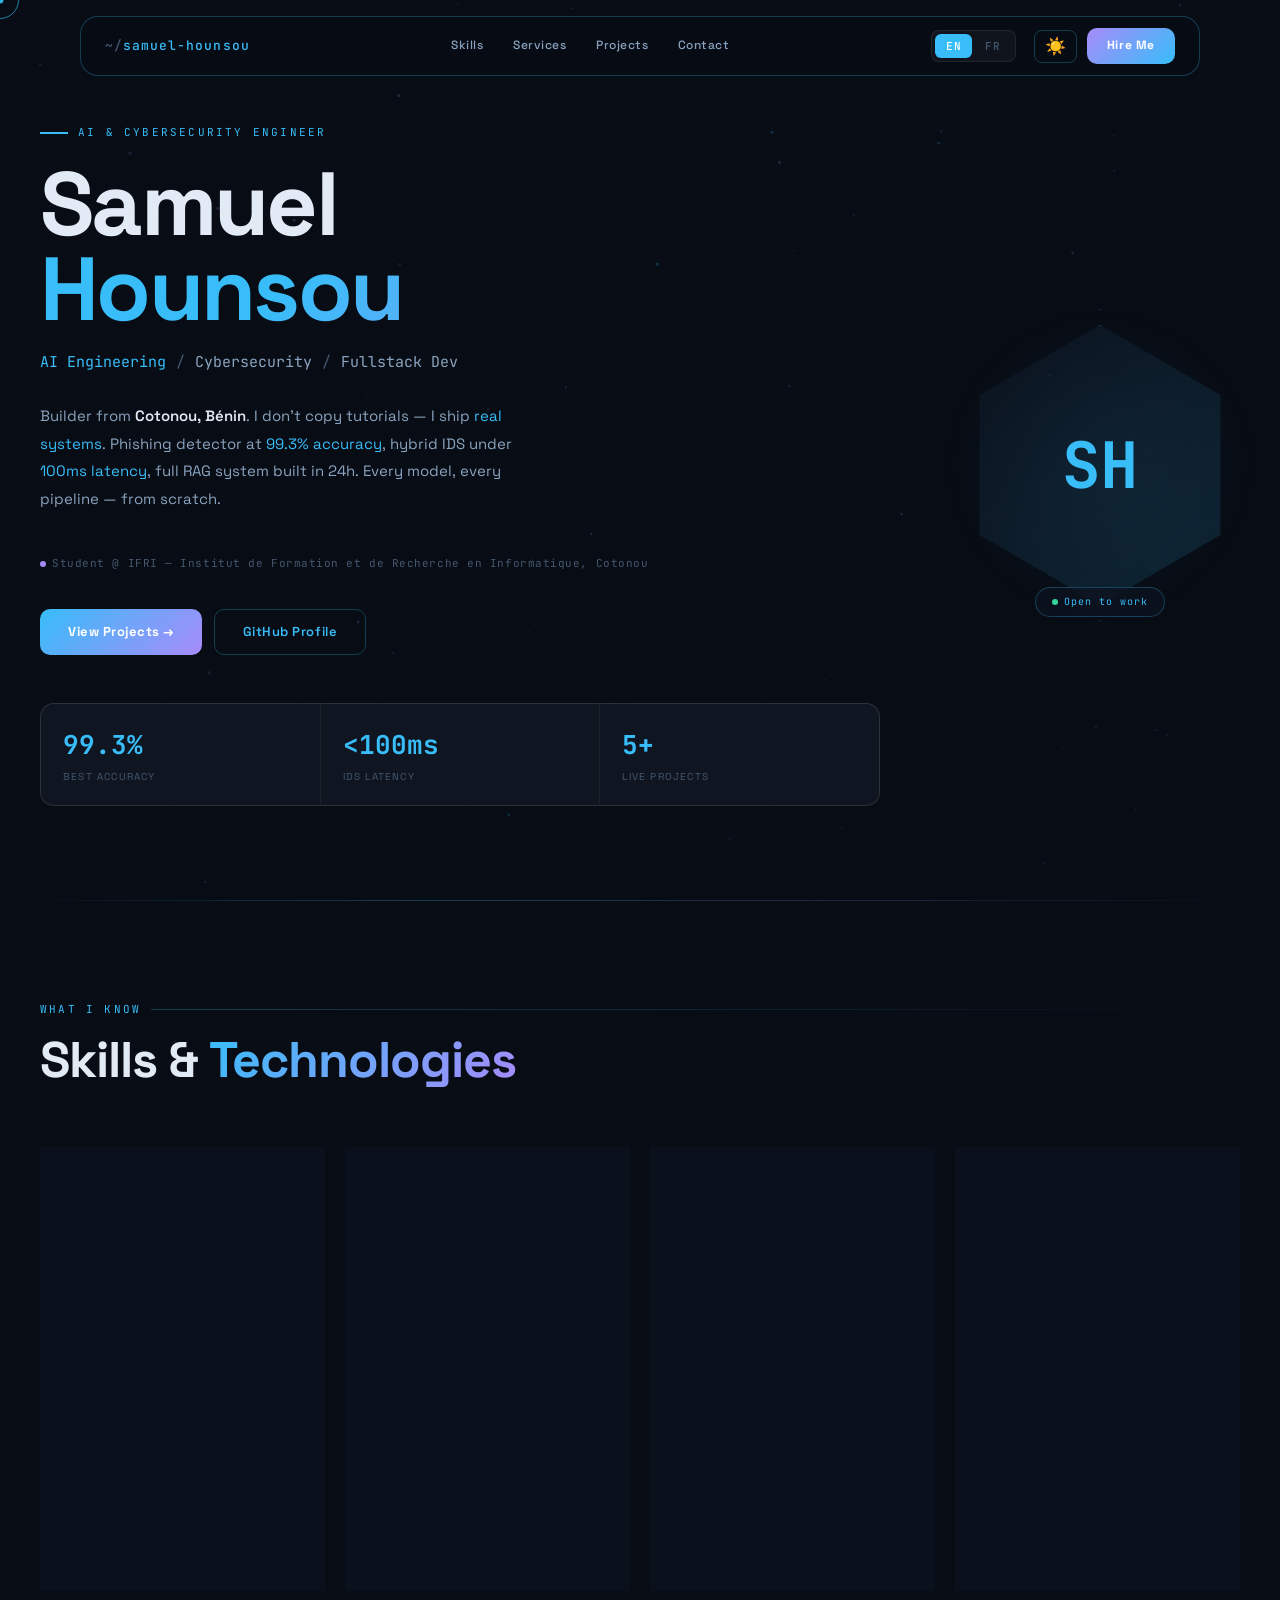
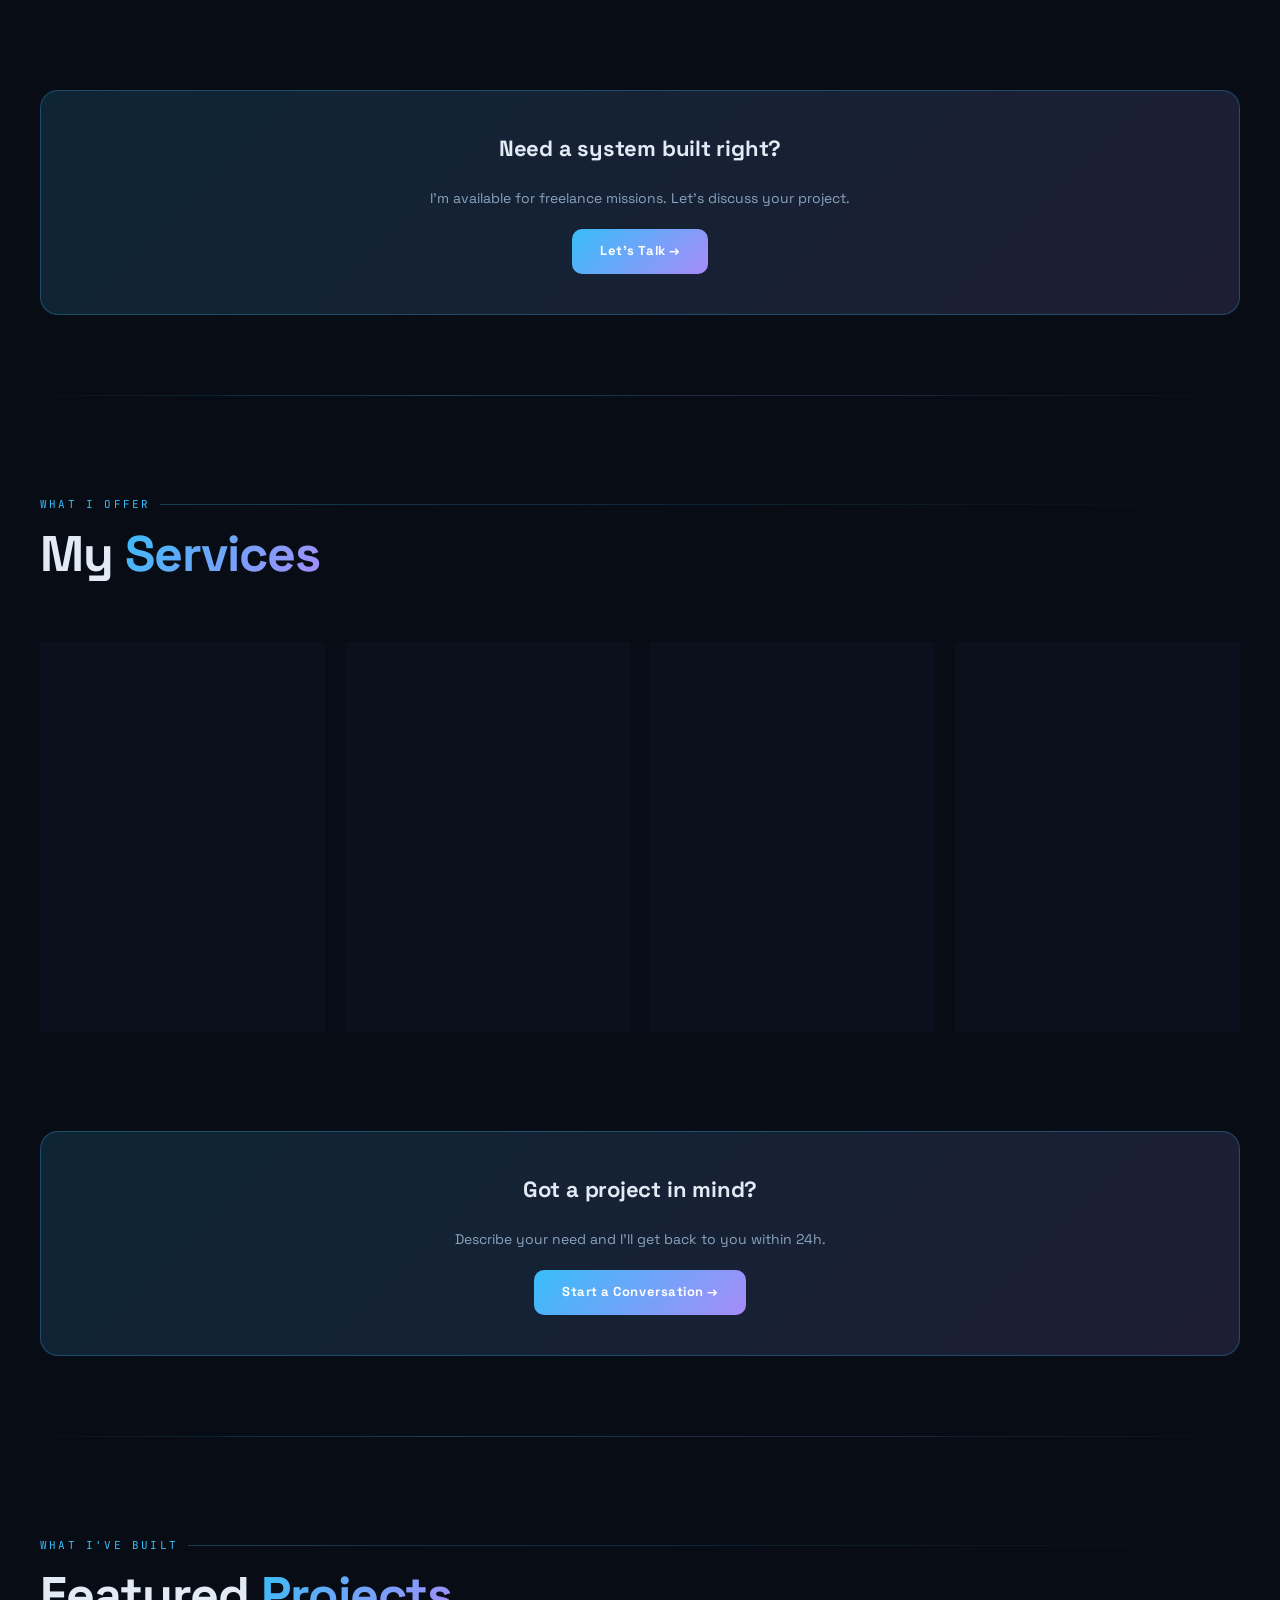
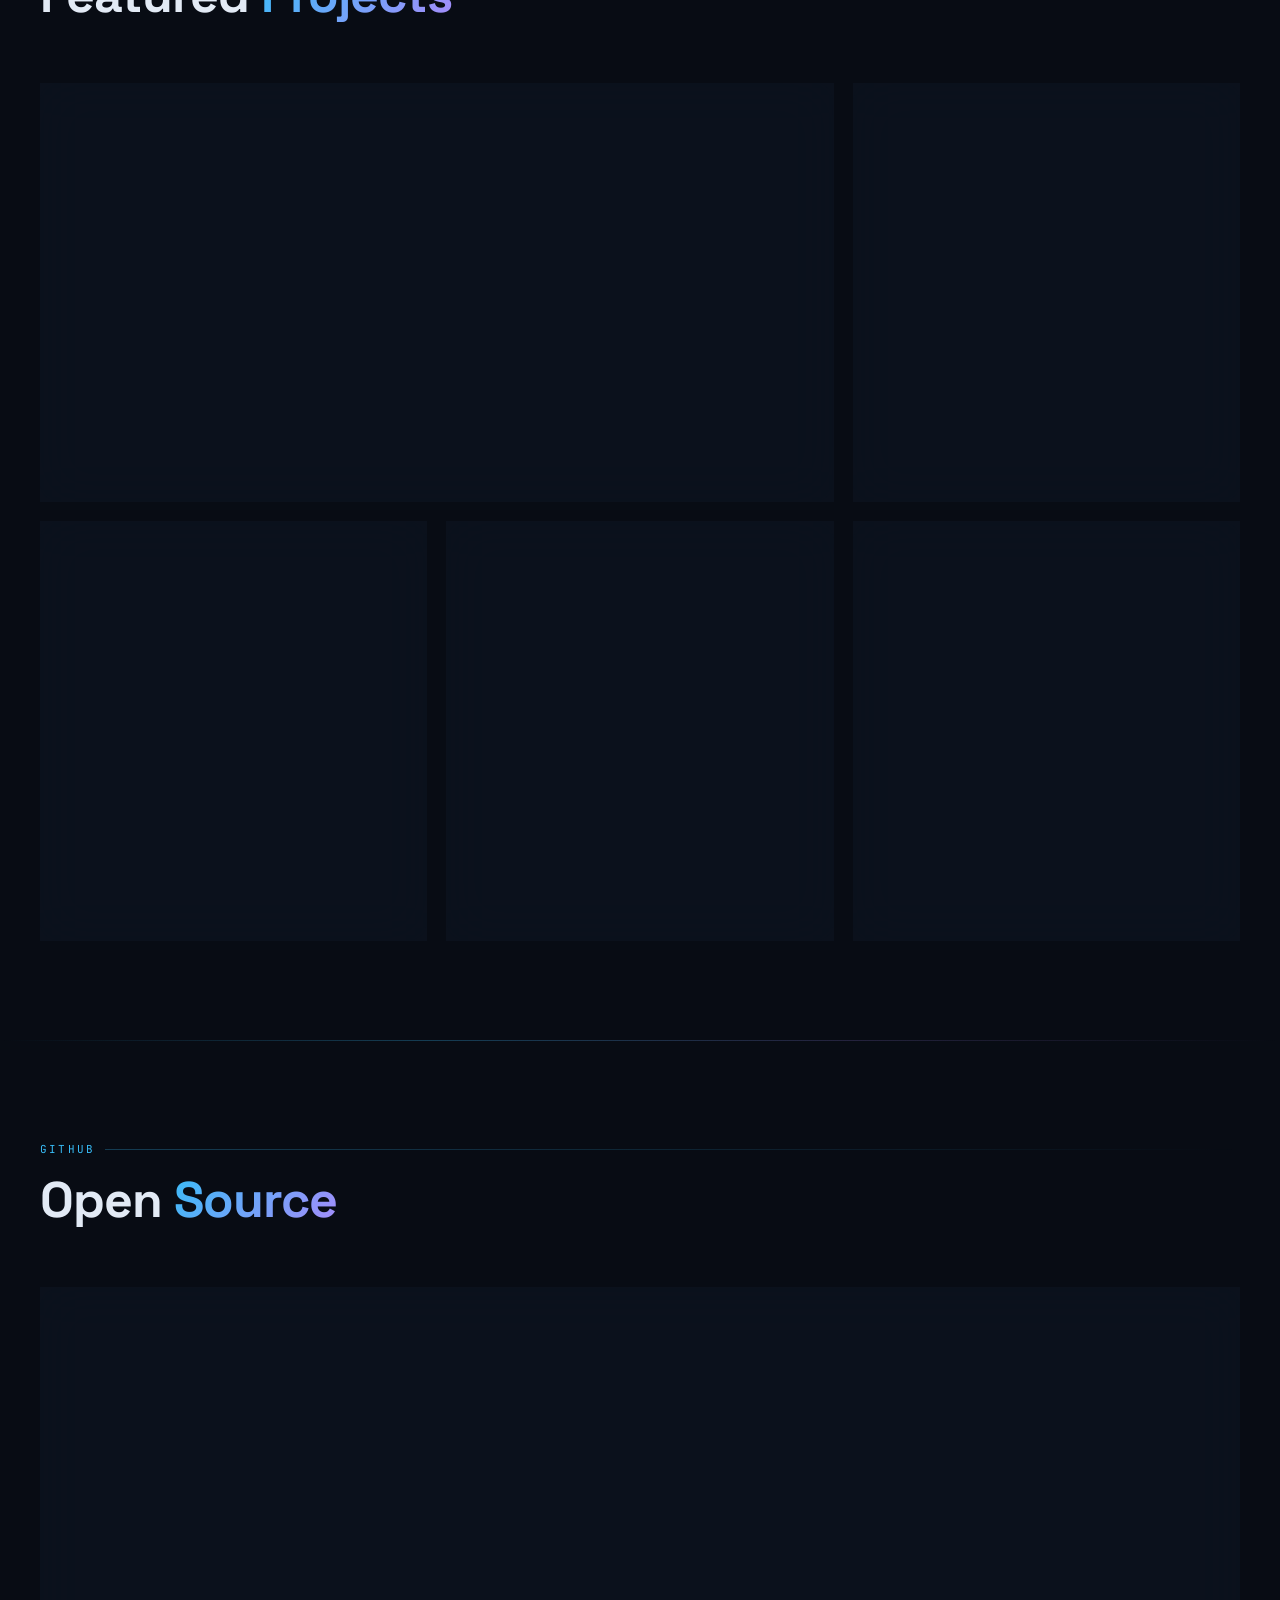
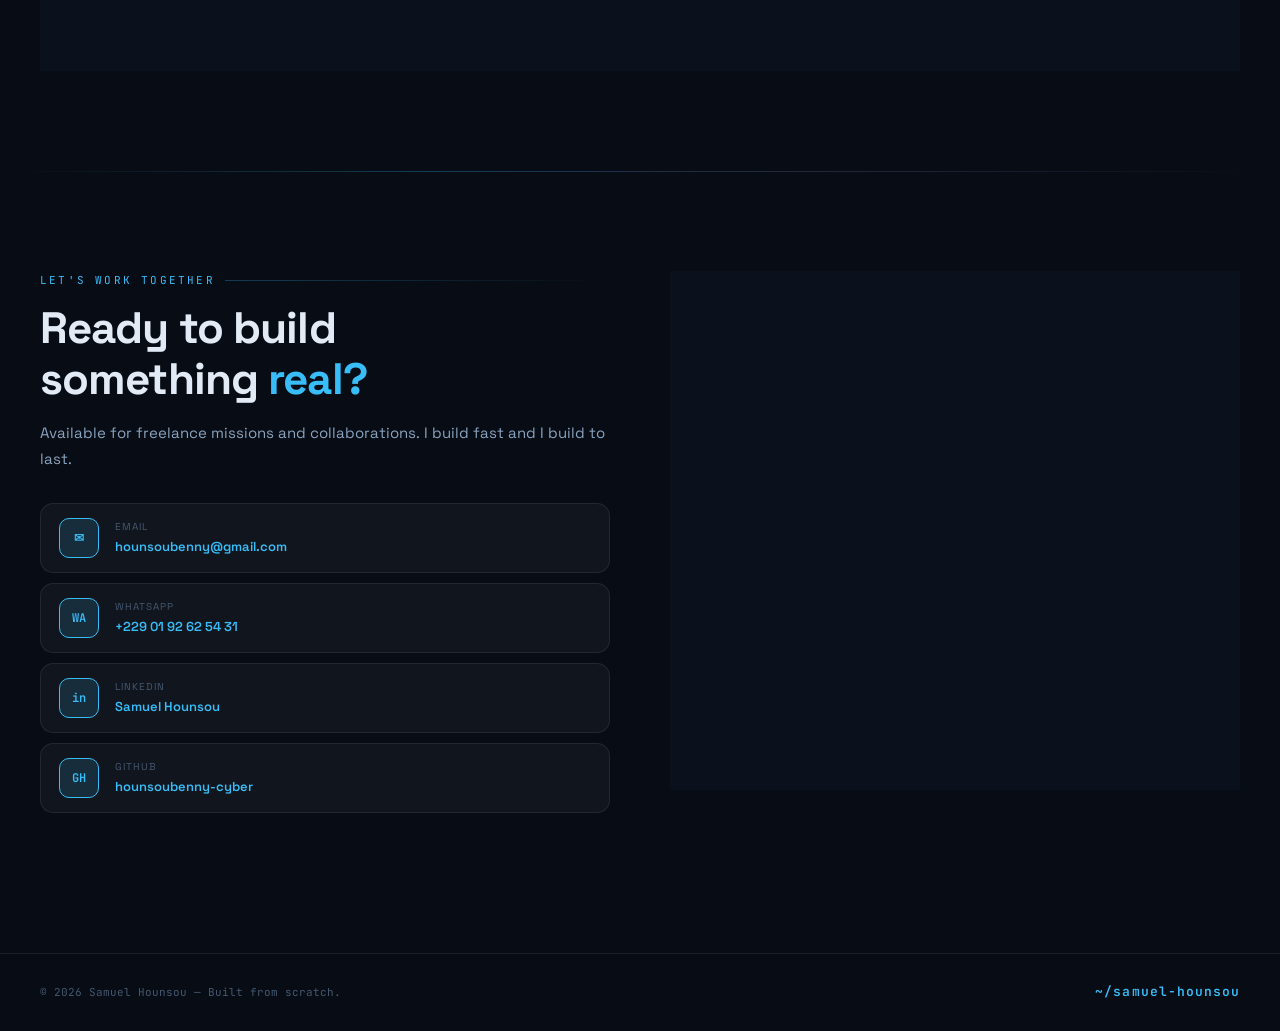
==== commit 3cea8f4e: "Enhance index.html with SEO and structured data Added SEO metadata and structured data for better se" ====
--- a/index.html
+++ b/index.html
@@ -1,12 +1,54 @@
 <!DOCTYPE html>
 <html lang="en">
 <head>
-<meta charset="UTF-8"/>
-<meta name="viewport" content="width=device-width, initial-scale=1.0"/>
-<title>Samuel Hounsou — AI & Cybersecurity Engineer</title>
-<link href="https://fonts.googleapis.com/css2?family=Space+Grotesk:wght@300;400;500;600;700&family=JetBrains+Mono:wght@300;400;500&display=swap" rel="stylesheet"/>
-<link rel="stylesheet" href="./css/style.css">
-<script src="https://cdn.jsdelivr.net/npm/@emailjs/browser@4/dist/email.min.js"></script>
+  <meta charset="UTF-8"/>
+  <meta name="viewport" content="width=device-width, initial-scale=1.0"/>
+
+  <!-- SEO de base -->
+  <title>Samuel Hounsou — AI & Cybersecurity Engineer | Cotonou, Bénin</title>
+  <meta name="description" content="Samuel Benny Hounsou — Ingénieur IA & Cybersécurité basé à Cotonou, Bénin. Expert en détection phishing (99.3%), IDS temps réel (&lt;100ms), RAG offline. Freelance disponible."/>
+  <meta name="keywords" content="Samuel Benny Hounsou, IA, Cybersécurité, Bénin, Cotonou, ingénieur IA, freelance, détection phishing, IDS, RAG, FastAPI, React, PyTorch"/>
+  <meta name="author" content="Samuel Benny Hounsou"/>
+  <meta name="robots" content="index, follow"/>
+
+  <!-- Open Graph (Facebook, LinkedIn, WhatsApp) -->
+  <meta property="og:title" content="Samuel Benny Hounsou — AI & Cybersecurity Engineer"/>
+  <meta property="og:description" content="Ingénieur IA & Cybersécurité basé à Cotonou, Bénin. 99.3% de précision en détection phishing, IDS temps réel, RAG offline."/>
+  <meta property="og:type" content="website"/>
+  <meta property="og:locale" content="fr_FR"/>
+  <meta property="og:locale:alternate" content="en_US"/>
+
+  <!-- Twitter Cards -->
+  <meta name="twitter:card" content="summary_large_image"/>
+  <meta name="twitter:title" content="Samuel Benny Hounsou — AI & Cybersecurity Engineer"/>
+  <meta name="twitter:description" content="Ingénieur IA & Cybersécurité basé à Cotonou, Bénin. 99.3% de précision en détection phishing, IDS temps réel."/>
+  <meta name="twitter:image" content="https://ton-site.com/images/photo.jpg"/>
+
+  <!-- Données structurées (JSON-LD) -->
+  <script type="application/ld+json">
+  {
+    "@context": "https://schema.org",
+    "@type": "Person",
+    "name": "Samuel Hounsou",
+    "jobTitle": "AI & Cybersecurity Engineer",
+    "email": "hounsoubenny@gmail.com",
+    "address": {
+      "@type": "PostalAddress",
+      "addressLocality": "Cotonou",
+      "addressCountry": "Bénin"
+    },
+    "knowsAbout": ["Artificial Intelligence", "Cybersecurity", "Fullstack Development", "Machine Learning", "Deep Learning", "Python", "FastAPI", "React"],
+    "sameAs": [
+      "https://github.com/hounsoubenny-cyber",
+      "https://linkedin.com/in/benny-hounsou-00a267374"
+    ]
+  }
+  </script>
+
+  <!-- Police & CSS -->
+  <link href="https://fonts.googleapis.com/css2?family=Space+Grotesk:wght@300;400;500;600;700&family=JetBrains+Mono:wght@300;400;500&display=swap" rel="stylesheet"/>
+  <link rel="stylesheet" href="./css/style.css">
+  <script src="https://cdn.jsdelivr.net/npm/@emailjs/browser@4/dist/email.min.js"></script>
 </head>
 <body>
 
--- a/css/style.css
+++ b/css/style.css
@@ -1,53 +1,56 @@
 *,*::before,*::after{box-sizing:border-box;margin:0;padding:0}
 
-/* ===== LIGHT THEME (par défaut) ===== */
+/* ===== VARIABLES ===== */
 :root{
-  --void:#f5f7fa;
-  --deep:#e8ecf1;
-  --surface:rgba(0,0,0,0.03);
-  --surface-hover:rgba(0,0,0,0.06);
-  --glass:rgba(255,255,255,0.75);
-  --glass-light:rgba(255,255,255,0.55);
-  --cyan:#0084a3;
-  --cyan-dim:rgba(0,132,163,0.12);
-  --cyan-glow:rgba(0,132,163,0.06);
-  --violet:#5a1fb0;
-  --violet-dim:rgba(90,31,176,0.1);
-  --violet-glow:rgba(90,31,176,0.06);
-  --green:#007a45;
-  --green-dim:rgba(0,122,69,0.1);
-  --border:rgba(0,0,0,0.1);
-  --border-violet:rgba(90,31,176,0.25);
-  --border-bright:rgba(0,132,163,0.35);
-  --text:#0a0e17;
-  --text2:#3a4458;
-  --text3:#6b7389;
+  --void:#f4f6fb;
+  --deep:#e8ecf5;
+  --surface:rgba(0,0,0,0.04);
+  --surface-hover:rgba(0,0,0,0.07);
+  --glass:rgba(255,255,255,0.82);
+  --glass-light:rgba(255,255,255,0.6);
+  --cyan:#0077cc;
+  --cyan-dim:rgba(0,119,204,0.1);
+  --cyan-glow:rgba(0,119,204,0.07);
+  --violet:#6c2bd9;
+  --violet-dim:rgba(108,43,217,0.1);
+  --violet-glow:rgba(108,43,217,0.06);
+  --green:#00875a;
+  --green-dim:rgba(0,135,90,0.1);
+  --orange:#e05c00;
+  --border:rgba(0,0,0,0.09);
+  --border-violet:rgba(108,43,217,0.22);
+  --border-bright:rgba(0,119,204,0.3);
+  --text:#0d1117;
+  --text2:#3d4f6b;
+  --text3:#7a8fa8;
   --mono:'JetBrains Mono',monospace;
   --display:'Space Grotesk',sans-serif;
-}
-
-/* ===== DARK THEME (actuel comme base) ===== */
-[data-theme="dark"] {
-  --void:#020408;
-  --deep:#050c14;
-  --surface:rgba(255,255,255,0.03);
-  --surface-hover:rgba(255,255,255,0.06);
-  --glass:rgba(8,20,35,0.6);
-  --glass-light:rgba(15,35,60,0.4);
-  --cyan:#00D4FF;
-  --cyan-dim:rgba(0,212,255,0.15);
-  --cyan-glow:rgba(0,212,255,0.08);
-  --violet:#7B2FFF;
-  --violet-dim:rgba(123,47,255,0.15);
-  --violet-glow:rgba(123,47,255,0.08);
-  --green:#00FF88;
-  --green-dim:rgba(0,255,136,0.1);
-  --border:rgba(0,212,255,0.1);
-  --border-violet:rgba(123,47,255,0.15);
-  --border-bright:rgba(0,212,255,0.3);
-  --text:#E8F4F8;
-  --text2:#7A9BB5;
-  --text3:#3A5570;
+  --nav-bg:rgba(244,246,251,0.88);
+}
+
+[data-theme="dark"]{
+  --void:#080c14;
+  --deep:#0d1421;
+  --surface:rgba(255,255,255,0.04);
+  --surface-hover:rgba(255,255,255,0.08);
+  --glass:rgba(13,20,33,0.72);
+  --glass-light:rgba(18,28,48,0.5);
+  --cyan:#38bdf8;
+  --cyan-dim:rgba(56,189,248,0.14);
+  --cyan-glow:rgba(56,189,248,0.07);
+  --violet:#a78bfa;
+  --violet-dim:rgba(167,139,250,0.14);
+  --violet-glow:rgba(167,139,250,0.07);
+  --green:#34d399;
+  --green-dim:rgba(52,211,153,0.1);
+  --orange:#fb923c;
+  --border:rgba(255,255,255,0.08);
+  --border-violet:rgba(167,139,250,0.18);
+  --border-bright:rgba(56,189,248,0.28);
+  --text:#e2eaf5;
+  --text2:#8aa4c0;
+  --text3:#445870;
+  --nav-bg:rgba(8,12,20,0.82);
 }
 
 html{scroll-behavior:smooth;overflow-x:hidden}
@@ -59,404 +62,276 @@
   overflow-x:hidden;
   cursor:none;
   line-height:1.6;
-  transition: background-color 0.3s, color 0.3s;
+  transition:background-color 0.3s,color 0.3s;
 }
 
 /* ─── CANVAS BG ─── */
-#bgCanvas{
-position:fixed;inset:0;z-index:0;
-pointer-events:none;opacity:0.6;
-}
-
-/* ─── NOISE OVERLAY ─── */
+#bgCanvas{position:fixed;inset:0;z-index:0;pointer-events:none;opacity:0.55;}
+
+/* ─── NOISE ─── */
 .noise{
   position:fixed;inset:0;z-index:1;pointer-events:none;
   background-image:url("data:image/svg+xml,%3Csvg xmlns='http://www.w3.org/2000/svg' width='300' height='300'%3E%3Cfilter id='n'%3E%3CfeTurbulence type='fractalNoise' baseFrequency='0.75' numOctaves='4' stitchTiles='stitch'/%3E%3C/filter%3E%3Crect width='300' height='300' filter='url(%23n)' opacity='0.04'/%3E%3C/svg%3E");
-  opacity:0.35;
+  opacity:0.25;
 }
 
 /* ─── CURSOR ─── */
 .cur{position:fixed;pointer-events:none;z-index:9999;mix-blend-mode:difference}
 .cur-dot{
-  width:6px;height:6px;border-radius:50%;
+  width:7px;height:7px;border-radius:50%;
   background:var(--cyan);
   transform:translate(-50%,-50%);
-  transition:transform 0.1s;
-  box-shadow:0 0 10px var(--cyan);
+  transition:transform 0.12s;
 }
 .cur-ring{
-  width:36px;height:36px;border-radius:50%;
-  border:1px solid var(--cyan);
+  width:38px;height:38px;border-radius:50%;
+  border:1.5px solid var(--cyan);
   transform:translate(-50%,-50%);
-  transition:all 0.18s cubic-bezier(0.23,1,0.32,1);
-}
-
-/* ─── THEME TOGGLE ─── */
-.theme-btn {
-  background: none;
-  border: 1px solid var(--border-bright);
-  border-radius: 8px;
-  padding: 5px 10px;
-  font-size: 18px;
-  cursor: pointer;
-  transition: transform 0.3s ease;
-  display: flex;
-  align-items: center;
-  justify-content: center;
-}
-.theme-btn:hover {
-  background: var(--cyan-glow);
-  transform: scale(1.1);
-}
-.mobile-only {
-  display: none;
-}
-@media (max-width: 900px) {
-  .mobile-only {
-    display: block;
-    margin-top: 20px;
-    font-size: 22px;
-    padding: 12px 24px;
-  }
-}
-
-/* ─── NAVBAR ─── */
+  transition:all 0.2s cubic-bezier(0.23,1,0.32,1);
+  opacity:0.7;
+}
+
+/* ─── THEME BTN ─── */
+.theme-btn{
+  background:none;border:1px solid var(--border-bright);
+  border-radius:8px;padding:5px 10px;font-size:17px;
+  cursor:pointer;transition:all 0.3s;
+  display:flex;align-items:center;justify-content:center;
+}
+.theme-btn:hover{background:var(--cyan-glow);transform:scale(1.1)}
+.mobile-only{display:none}
+@media(max-width:900px){.mobile-only{display:block;margin-top:20px;font-size:22px;padding:12px 24px}}
+
+/* ─── NAVBAR — flottante ─── */
 nav{
-  position:fixed;top:0;left:0;right:0;z-index:100;
-  padding:0 40px;height:64px;
+  position:fixed;top:16px;left:50%;transform:translateX(-50%);
+  z-index:200;
+  width:calc(100% - 48px);max-width:1120px;
+  height:60px;padding:0 24px;
   display:flex;align-items:center;justify-content:space-between;
-  background:var(--glass);
-  backdrop-filter:blur(24px);
-  border-bottom:1px solid var(--border);
-  transition: background-color 0.3s, border-color 0.3s;
+  background:var(--nav-bg);
+  backdrop-filter:blur(28px);-webkit-backdrop-filter:blur(28px);
+  border:1px solid var(--border-bright);
+  border-radius:18px;
+  transition:all 0.3s;
+}
+nav.scrolled{
+  background:var(--nav-bg);
+  border-color:var(--border-violet);
 }
 .nav-logo{
   font-family:var(--mono);font-size:13px;font-weight:500;
-  color:var(--cyan);letter-spacing:0.08em;
-  text-decoration:none;
+  color:var(--cyan);letter-spacing:0.08em;text-decoration:none;
 }
 .nav-logo span{color:var(--text3)}
 .nav-links{display:flex;gap:2px;align-items:center}
 .nav-link{
-  padding:7px 16px;border-radius:6px;
+  padding:7px 14px;border-radius:8px;
   font-size:12px;font-weight:500;letter-spacing:0.04em;
-  color:var(--text2);text-decoration:none;
-  transition:all 0.2s;
+  color:var(--text2);text-decoration:none;transition:all 0.2s;
 }
 .nav-link:hover{color:var(--cyan);background:var(--cyan-glow)}
 .nav-cta{
-  padding:8px 20px;border-radius:8px;
-  font-size:12px;font-weight:600;letter-spacing:0.06em;
-  color:#000;background:var(--cyan);
-  text-decoration:none;transition:all 0.2s;
-  box-shadow:0 0 20px rgba(0,212,255,0.2);
-}
-.nav-cta:hover{background:#33DDFF;box-shadow:0 0 30px rgba(0,212,255,0.4)}
+  padding:8px 20px;border-radius:10px;
+  font-size:12px;font-weight:700;letter-spacing:0.05em;
+  color:#fff;background:linear-gradient(135deg,var(--violet),var(--cyan));
+  text-decoration:none;transition:all 0.25s;border:none;cursor:pointer;
+}
+.nav-cta:hover{opacity:0.88;transform:translateY(-1px)}
 .nav-lang{
-  display:flex;gap:2px;
-  background:var(--surface);
-  border:1px solid var(--border);
-  border-radius:8px;padding:3px;margin-right:8px;
+  display:flex;gap:2px;background:var(--surface);
+  border:1px solid var(--border);border-radius:8px;padding:3px;margin-right:8px;
 }
 .lang-btn{
-  padding:5px 12px;border-radius:6px;border:none;
+  padding:5px 11px;border-radius:6px;border:none;
   font-family:var(--mono);font-size:11px;font-weight:500;
   cursor:pointer;transition:all 0.2s;
   background:transparent;color:var(--text3);letter-spacing:0.06em;
 }
-.lang-btn.active{background:var(--cyan);color:#000}
+.lang-btn.active{background:var(--cyan);color:#fff}
 
 /* ─── HAMBURGER ─── */
-.hamburger{
-  display:none;flex-direction:column;gap:5px;
-  background:none;border:none;cursor:pointer;padding:8px;
-  z-index:200;
-}
-.hamburger span{
-  display:block;width:22px;height:2px;
-  background:var(--cyan);border-radius:2px;
-  transition:all 0.3s;
-}
+.hamburger{display:none;flex-direction:column;gap:5px;background:none;border:none;cursor:pointer;padding:8px;z-index:300}
+.hamburger span{display:block;width:22px;height:2px;background:var(--cyan);border-radius:2px;transition:all 0.3s}
 .hamburger.open span:nth-child(1){transform:translateY(7px) rotate(45deg)}
 .hamburger.open span:nth-child(2){opacity:0}
 .hamburger.open span:nth-child(3){transform:translateY(-7px) rotate(-45deg)}
 .mobile-menu{
-  display:none;position:fixed;inset:0;z-index:150;
-  background:var(--glass);backdrop-filter:blur(30px);
-  flex-direction:column;align-items:center;justify-content:center;gap:32px;
+  display:none;position:fixed;inset:0;z-index:250;
+  background:var(--glass);backdrop-filter:blur(32px);
+  flex-direction:column;align-items:center;justify-content:center;gap:28px;
 }
 .mobile-menu.open{display:flex}
-.mobile-menu .nav-link{font-size:22px;padding:12px 32px}
+.mobile-menu .nav-link{font-size:20px;padding:12px 32px}
 
 /* ─── HERO ─── */
 #hero{
-min-height:100vh;
-display:flex;align-items:center;
-padding:100px 40px 80px;
-position:relative;z-index:2;
-max-width:1280px;margin:0 auto;
-}
-.hero-grid{
-  display:grid;
-  grid-template-columns:1fr auto;
-  gap:80px;align-items:center;
-  width:100%;
-}
-.hero-eyebrow{
-  display:flex;align-items:center;gap:10px;
-  margin-bottom:24px;
-}
-.eyebrow-line{
-  width:32px;height:1px;background:var(--cyan);
-  box-shadow:0 0 8px var(--cyan);
-}
+  min-height:100vh;display:flex;align-items:center;
+  padding:110px 40px 80px;position:relative;z-index:2;
+  max-width:1280px;margin:0 auto;
+}
+.hero-grid{display:grid;grid-template-columns:1fr auto;gap:80px;align-items:center;width:100%}
+
+.hero-eyebrow{display:flex;align-items:center;gap:10px;margin-bottom:20px}
+.eyebrow-line{width:28px;height:1.5px;background:var(--cyan)}
 .eyebrow-text{
-  font-family:var(--mono);font-size:11px;
-  color:var(--cyan);letter-spacing:0.2em;text-transform:uppercase;
+  font-family:var(--mono);font-size:11px;color:var(--cyan);
+  letter-spacing:0.2em;text-transform:uppercase;
 }
 .hero-name{
-  font-size:clamp(52px,7vw,96px);
-  font-weight:700;line-height:0.95;
-  letter-spacing:-0.03em;
-  margin-bottom:20px;
+  font-size:clamp(52px,7vw,96px);font-weight:700;
+  line-height:0.95;letter-spacing:-0.03em;margin-bottom:18px;
 }
 .hero-name .first{color:var(--text)}
 .hero-name .last{
-  -webkit-text-stroke:1px var(--cyan);
-  color:transparent;
-  display:block;
+  background:linear-gradient(130deg,var(--cyan) 30%,var(--violet));
+  -webkit-background-clip:text;background-clip:text;
+  -webkit-text-fill-color:transparent;display:block;
 }
 .hero-role{
-  font-family:var(--mono);
-  font-size:clamp(13px,1.5vw,16px);
-  color:var(--text2);
-  margin-bottom:32px;
-  display:flex;align-items:center;gap:12px;
-  flex-wrap:wrap;
+  font-family:var(--mono);font-size:clamp(12px,1.4vw,15px);
+  color:var(--text2);margin-bottom:28px;
+  display:flex;align-items:center;gap:10px;flex-wrap:wrap;
 }
 .role-sep{color:var(--text3)}
 .role-highlight{color:var(--cyan)}
 .hero-bio{
   font-size:15px;color:var(--text2);
-  line-height:1.8;max-width:520px;
-  margin-bottom:40px;
+  line-height:1.85;max-width:520px;margin-bottom:36px;
 }
 .hero-bio strong{color:var(--text);font-weight:600}
 .hero-bio .accent{color:var(--cyan)}
-.hero-actions{display:flex;gap:12px;flex-wrap:wrap;margin-bottom:52px}
+.hero-school{
+  display:inline-flex;align-items:center;gap:6px;
+  font-family:var(--mono);font-size:11px;
+  color:var(--text3);letter-spacing:0.05em;
+  margin-bottom:36px;
+}
+.hero-school-dot{width:6px;height:6px;border-radius:50%;background:var(--violet)}
+
+.hero-actions{display:flex;gap:12px;flex-wrap:wrap;margin-bottom:48px}
 .btn-primary{
   display:inline-flex;align-items:center;gap:8px;
-  background:var(--cyan);color:#000;
-  padding:12px 28px;border-radius:8px;
+  background:linear-gradient(135deg,var(--cyan),var(--violet));
+  color:#fff;padding:12px 28px;border-radius:10px;
   font-weight:700;font-size:13px;letter-spacing:0.04em;
   text-decoration:none;transition:all 0.3s;border:none;cursor:pointer;
-  box-shadow:0 0 24px rgba(0,212,255,0.25);
-}
-.btn-primary:hover{background:#33DDFF;box-shadow:0 0 40px rgba(0,212,255,0.4);transform:translateY(-2px)}
+}
+.btn-primary:hover{opacity:0.88;transform:translateY(-2px)}
 .btn-outline{
   display:inline-flex;align-items:center;gap:8px;
   background:transparent;color:var(--cyan);
-  padding:12px 28px;border-radius:8px;
+  padding:12px 28px;border-radius:10px;
   font-weight:600;font-size:13px;letter-spacing:0.04em;
   text-decoration:none;transition:all 0.3s;
   border:1px solid var(--border-bright);
 }
 .btn-outline:hover{background:var(--cyan-glow);border-color:var(--cyan);transform:translateY(-2px)}
+
 .hero-metrics{
   display:grid;grid-template-columns:repeat(3,1fr);
-  gap:1px;
-  border:1px solid var(--border);border-radius:12px;
-  overflow:hidden;
-  background:var(--border);
-}
-.metric{
-  background:var(--glass);backdrop-filter:blur(20px);
-  padding:20px 24px;
-}
+  gap:1px;border:1px solid var(--border);border-radius:14px;
+  overflow:hidden;background:var(--border);
+}
+.metric{background:var(--glass);backdrop-filter:blur(20px);padding:20px 22px}
 .metric-val{
-  font-size:28px;font-weight:700;
-  color:var(--cyan);
-  font-family:var(--mono);
-  display:block;
-  text-shadow:0 0 20px rgba(0,212,255,0.3);
-}
-.metric-label{
-  font-size:10px;color:var(--text3);
-  text-transform:uppercase;letter-spacing:0.12em;
-  margin-top:4px;display:block;
-}
+  font-size:26px;font-weight:700;color:var(--cyan);
+  font-family:var(--mono);display:block;
+}
+.metric-label{font-size:10px;color:var(--text3);text-transform:uppercase;letter-spacing:0.12em;margin-top:3px;display:block}
 
 /* ─── AVATAR ─── */
-.hero-avatar{
-  position:relative;
-  width:280px;height:280px;flex-shrink:0;
-}
-.avatar-hex {
-  width: 100%;
-  height: 100%;
-  position: relative;
-  transform-style: preserve-3d;
-  transition: transform 0.6s ease;
-}
-.avatar-hex.flipped {
-  transform: rotateY(180deg);
-}
-.avatar-face {
-  position: absolute;
-  top: 0;
-  left: 0;
-  width: 100%;
-  height: 100%;
-  backface-visibility: hidden;
-  display: flex;
-  align-items: center;
-  justify-content: center;
-}
-.avatar-front {
-  clip-path: polygon(50% 0%,93% 25%,93% 75%,50% 100%,7% 75%,7% 25%);
-  background: linear-gradient(135deg,var(--glass),var(--cyan-dim));
-  border: 1px solid var(--border-bright);
-}
-.avatar-front .avatar-fallback {
-  font-size: 64px;
-  font-weight: 700;
-  color: var(--cyan);
-  font-family: var(--mono);
-  text-shadow: 0 0 30px rgba(0,212,255,0.5);
-}
-.avatar-back {
-  border-radius: 50%;
-  overflow: hidden;
-  background: var(--glass);
-  border: 1px solid var(--border-bright);
-  transform: rotateY(180deg);
-}
-.avatar-back img {
-  width: 100%;
-  height: 100%;
-  object-fit: cover;
-  filter: grayscale(20%) contrast(1.05);
-  transition: filter 0.3s;
-}
-.avatar-back img:hover {
-  filter: grayscale(0%) contrast(1.1);
-}
-.avatar-fallback-back {
-  font-size: 64px;
-  font-weight: 700;
-  color: var(--cyan);
-  font-family: var(--mono);
-  text-shadow: 0 0 30px rgba(0,212,255,0.5);
-  display: none;
-}
-.avatar-glow{
-  position:absolute;inset:-20px;
-  background:radial-gradient(circle,var(--cyan-glow),transparent 70%);
-  pointer-events:none;
-}
-.avatar-ring-outer{
-  position:absolute;inset:-16px;
+.hero-avatar{position:relative;width:280px;height:280px;flex-shrink:0}
+.avatar-hex{width:100%;height:100%;position:relative;transform-style:preserve-3d;transition:transform 0.7s ease}
+.avatar-hex.flipped{transform:rotateY(180deg)}
+.avatar-face{position:absolute;top:0;left:0;width:100%;height:100%;backface-visibility:hidden;display:flex;align-items:center;justify-content:center}
+.avatar-front{
   clip-path:polygon(50% 0%,93% 25%,93% 75%,50% 100%,7% 75%,7% 25%);
+  background:linear-gradient(135deg,var(--glass),var(--cyan-dim));
   border:1px solid var(--border-bright);
-  animation:hexSpin 12s linear infinite;
-  pointer-events:none;
-}
+}
+.avatar-front .avatar-fallback{font-size:64px;font-weight:700;color:var(--cyan);font-family:var(--mono)}
+.avatar-back{border-radius:50%;overflow:hidden;background:var(--glass);border:1px solid var(--border-bright);transform:rotateY(180deg)}
+.avatar-back img{width:100%;height:100%;object-fit:cover;filter:contrast(1.05)}
+.avatar-fallback-back{font-size:64px;font-weight:700;color:var(--cyan);font-family:var(--mono);display:none}
+.avatar-glow{position:absolute;inset:-20px;background:radial-gradient(circle,var(--cyan-glow),transparent 70%);pointer-events:none}
+.avatar-ring-outer{position:absolute;inset:-16px;clip-path:polygon(50% 0%,93% 25%,93% 75%,50% 100%,7% 75%,7% 25%);border:1px solid var(--border-bright);animation:hexSpin 14s linear infinite;pointer-events:none}
 @keyframes hexSpin{to{transform:rotate(360deg)}}
 .avatar-badge{
   position:absolute;bottom:-12px;left:50%;transform:translateX(-50%);
   background:var(--glass);backdrop-filter:blur(20px);
   border:1px solid var(--border-bright);border-radius:100px;
-  padding:6px 16px;
-  font-family:var(--mono);font-size:10px;color:var(--cyan);
-  letter-spacing:0.1em;white-space:nowrap;
-  box-shadow:0 0 20px rgba(0,212,255,0.15);
-}
-.avail-dot{
-  display:inline-block;width:6px;height:6px;
-  border-radius:50%;background:var(--green);
-  margin-right:6px;animation:blink 2s infinite;
-  box-shadow:0 0 8px var(--green);
-}
+  padding:6px 16px;font-family:var(--mono);font-size:10px;
+  color:var(--cyan);letter-spacing:0.1em;white-space:nowrap;
+}
+.avail-dot{display:inline-block;width:6px;height:6px;border-radius:50%;background:var(--green);margin-right:6px;animation:blink 2s infinite}
 @keyframes blink{0%,100%{opacity:1}50%{opacity:0.3}}
 
-/* ─── SECTION WRAPPER ─── */
-.section-wrap{
+/* ─── SECTION ─── */
+.section-wrap{position:relative;z-index:2;max-width:1280px;margin:0 auto;padding:100px 40px}
+.section-head{margin-bottom:60px}
+.section-eyebrow{
+  font-family:var(--mono);font-size:11px;color:var(--cyan);
+  letter-spacing:0.2em;text-transform:uppercase;
+  display:flex;align-items:center;gap:10px;margin-bottom:14px;
+}
+.section-eyebrow::after{content:'';flex:1;height:1px;background:linear-gradient(90deg,var(--border-bright),transparent)}
+.section-title{font-size:clamp(30px,4vw,50px);font-weight:700;letter-spacing:-0.02em;line-height:1.1}
+.section-title .accent{
+  background:linear-gradient(130deg,var(--cyan),var(--violet));
+  -webkit-background-clip:text;background-clip:text;-webkit-text-fill-color:transparent;
+}
+.section-title .dim{color:var(--text3)}
+
+/* ─── CTA BAND ─── */
+.cta-band{
   position:relative;z-index:2;
-  max-width:1280px;margin:0 auto;
-  padding:100px 40px;
-}
-.section-head{margin-bottom:64px}
-.section-eyebrow{
-  font-family:var(--mono);font-size:11px;
-  color:var(--cyan);letter-spacing:0.2em;text-transform:uppercase;
-  display:flex;align-items:center;gap:10px;margin-bottom:16px;
-}
-.section-eyebrow::after{content:'';flex:1;height:1px;background:linear-gradient(90deg,var(--border-bright),transparent)}
-.section-title{
-  font-size:clamp(32px,4vw,52px);font-weight:700;
-  letter-spacing:-0.02em;line-height:1.1;
-}
-.section-title .accent{color:var(--cyan)}
-.section-title .dim{color:var(--text3)}
+  max-width:1280px;margin:0 auto;padding:0 40px 80px;
+  display:flex;justify-content:center;
+}
+.cta-band-inner{
+  background:linear-gradient(135deg,var(--cyan-dim),var(--violet-dim));
+  border:1px solid var(--border-bright);border-radius:18px;
+  padding:40px 60px;text-align:center;
+  display:flex;flex-direction:column;align-items:center;gap:20px;
+  width:100%;
+}
+.cta-band-title{font-size:22px;font-weight:700;letter-spacing:-0.01em}
+.cta-band-sub{font-size:14px;color:var(--text2);max-width:480px}
 
 /* ─── DIVIDER ─── */
 .section-divider{
-  position:relative;z-index:2;
-  height:1px;
-  background:linear-gradient(90deg,transparent,var(--border-bright),rgba(123,47,255,0.3),transparent);
+  position:relative;z-index:2;height:1px;
+  background:linear-gradient(90deg,transparent,var(--border-bright),var(--border-violet),transparent);
 }
 
 /* ─── SKILLS ─── */
 .skills-layout{display:grid;grid-template-columns:repeat(auto-fill,minmax(280px,1fr));gap:20px}
 .skill-card{
-  background:var(--glass);
-  backdrop-filter:blur(24px);
-  border:1px solid var(--border);
-  border-radius:16px;padding:28px;
-  transition:all 0.4s cubic-bezier(0.23,1,0.32,1);
-  position:relative;overflow:hidden;
-  cursor:default;
+  background:var(--glass);backdrop-filter:blur(24px);
+  border:1px solid var(--border);border-radius:18px;
+  padding:28px;transition:all 0.4s cubic-bezier(0.23,1,0.32,1);
+  position:relative;overflow:hidden;cursor:default;
 }
 .skill-card::before{
-  content:'';position:absolute;
-  top:0;left:0;right:0;height:1px;
-  background:linear-gradient(90deg,transparent,var(--cyan),transparent);
+  content:'';position:absolute;top:0;left:0;right:0;height:2px;
+  background:linear-gradient(90deg,var(--violet),var(--cyan));
   opacity:0;transition:opacity 0.4s;
 }
-.skill-card:hover{
-  border-color:var(--cyan);
-  transform:translateY(-6px);
-  box-shadow:0 24px 60px rgba(0,0,0,0.1);
-}
-
+.skill-card:hover{border-color:var(--cyan);transform:translateY(-6px)}
 .skill-card:hover::before{opacity:1}
 .skill-card-header{display:flex;align-items:center;gap:12px;margin-bottom:12px}
-.skill-card-icon{
-  width:40px;height:40px;border-radius:10px;
-  display:flex;align-items:center;justify-content:center;
-  font-size:18px;flex-shrink:0;
-}
+.skill-card-icon{width:40px;height:40px;border-radius:10px;display:flex;align-items:center;justify-content:center;font-size:18px;flex-shrink:0}
 .icon-cyan{background:var(--cyan-dim);border:1px solid var(--cyan)}
 .icon-violet{background:var(--violet-dim);border:1px solid var(--violet)}
 .icon-green{background:var(--green-dim);border:1px solid var(--green)}
-.skill-card-cat{
-  font-family:var(--mono);font-size:11px;font-weight:500;
-  letter-spacing:0.1em;text-transform:uppercase;
-}
+.skill-card-cat{font-family:var(--mono);font-size:11px;font-weight:500;letter-spacing:0.1em;text-transform:uppercase}
 .cat-cyan{color:var(--cyan)}
 .cat-violet{color:var(--violet)}
 .cat-green{color:var(--green)}
-.skill-card-desc{
-  font-size:12px;color:var(--text2);line-height:1.6;
-  margin-bottom:20px;padding-bottom:20px;
-  border-bottom:1px solid var(--border);
-}
+.skill-card-desc{font-size:12px;color:var(--text2);line-height:1.6;margin-bottom:20px;padding-bottom:20px;border-bottom:1px solid var(--border)}
 .skill-tags{display:flex;flex-wrap:wrap;gap:6px}
-.stag{
-  font-family:var(--mono);font-size:10px;
-  padding:4px 10px;border-radius:5px;
-  transition:all 0.2s;
-}
+.stag{font-family:var(--mono);font-size:10px;padding:4px 10px;border-radius:6px;transition:all 0.2s}
 .stag-cyan{background:var(--cyan-dim);border:1px solid var(--cyan);color:var(--cyan)}
 .stag-violet{background:var(--violet-dim);border:1px solid var(--violet);color:var(--violet)}
 .stag-neutral{background:var(--surface);border:1px solid var(--border);color:var(--text3)}
@@ -467,9 +342,9 @@
 .lang-row{display:flex;align-items:center;gap:12px;margin-bottom:10px}
 .lang-row:last-child{margin-bottom:0}
 .lang-name-txt{font-size:12px;font-weight:500;width:80px;flex-shrink:0;color:var(--text)}
-.lang-bar{flex:1;height:2px;background:var(--surface);border-radius:2px;overflow:hidden}
+.lang-bar{flex:1;height:3px;background:var(--surface);border-radius:3px;overflow:hidden}
 .lang-fill{
-  height:100%;border-radius:2px;
+  height:100%;border-radius:3px;
   background:linear-gradient(90deg,var(--violet),var(--cyan));
   transform:scaleX(0);transform-origin:left;
   transition:transform 1.2s cubic-bezier(0.23,1,0.32,1);
@@ -481,28 +356,27 @@
 .services-grid{display:grid;grid-template-columns:repeat(auto-fill,minmax(260px,1fr));gap:20px}
 .service-card{
   background:var(--glass);backdrop-filter:blur(24px);
-  border:1px solid var(--border);border-radius:16px;
+  border:1px solid var(--border);border-radius:18px;
   padding:28px;transition:all 0.4s cubic-bezier(0.23,1,0.32,1);
   position:relative;overflow:hidden;
 }
 .service-card::after{
-  content:'';position:absolute;
-  bottom:0;left:0;right:0;height:2px;
-  background:linear-gradient(90deg,var(--violet),var(--cyan));
+  content:'';position:absolute;bottom:0;left:0;right:0;height:2.5px;
+  background:linear-gradient(90deg,var(--cyan),var(--violet));
   transform:scaleX(0);transition:transform 0.4s;
 }
-.service-card:hover{border-color:var(--violet);transform:translateY(-4px)}
+.service-card:hover{border-color:var(--violet);transform:translateY(-5px)}
 .service-card:hover::after{transform:scaleX(1)}
 .service-icon{
-  width:44px;height:44px;border-radius:12px;
+  width:46px;height:46px;border-radius:13px;
   background:var(--violet-dim);border:1px solid var(--violet);
   display:flex;align-items:center;justify-content:center;
   font-size:20px;margin-bottom:20px;
 }
 .service-cat{
-  font-family:var(--mono);font-size:10px;font-weight:500;
-  letter-spacing:0.12em;text-transform:uppercase;
-  color:var(--violet);margin-bottom:16px;
+  font-family:var(--mono);font-size:10px;font-weight:600;
+  letter-spacing:0.14em;text-transform:uppercase;
+  color:var(--violet);margin-bottom:14px;
 }
 .service-items{list-style:none;display:flex;flex-direction:column;gap:10px}
 .service-items li{
@@ -510,37 +384,24 @@
   display:grid;grid-template-columns:auto 1fr;gap:10px;
   align-items:start;line-height:1.5;
 }
-.service-items li::before{
-  content:'//';font-family:var(--mono);font-size:10px;
-  color:var(--violet);margin-top:2px;
-}
+.service-items li::before{content:'//';font-family:var(--mono);font-size:10px;color:var(--violet);margin-top:2px}
 
 /* ─── PROJECTS ─── */
 .projects-grid{display:grid;grid-template-columns:repeat(12,1fr);gap:20px}
 .proj-card{
   background:var(--glass);backdrop-filter:blur(24px);
-  border:1px solid var(--border);border-radius:16px;
+  border:1px solid var(--border);border-radius:18px;
   padding:32px;transition:all 0.4s cubic-bezier(0.23,1,0.32,1);
-  position:relative;overflow:hidden;
-  display:flex;flex-direction:column;
+  position:relative;overflow:hidden;display:flex;flex-direction:column;
 }
 .proj-card.col-6{grid-column:span 6}
 .proj-card.col-8{grid-column:span 8}
 .proj-card.col-4{grid-column:span 4}
 .proj-card.col-12{grid-column:span 12}
-.proj-card:hover{border-color:var(--cyan);transform:translateY(-4px);box-shadow:0 20px 60px rgba(0,0,0,0.1)}
-.proj-glow{
-  position:absolute;top:-60px;right:-60px;
-  width:160px;height:160px;border-radius:50%;
-  background:radial-gradient(circle,var(--cyan-glow),transparent 70%);
-  pointer-events:none;
-}
+.proj-card:hover{border-color:var(--cyan);transform:translateY(-4px)}
+.proj-glow{position:absolute;top:-60px;right:-60px;width:160px;height:160px;border-radius:50%;background:radial-gradient(circle,var(--cyan-glow),transparent 70%);pointer-events:none}
 .proj-top{display:flex;align-items:flex-start;justify-content:space-between;margin-bottom:20px}
-.proj-icon-wrap{
-  width:48px;height:48px;border-radius:12px;
-  background:var(--cyan-dim);border:1px solid var(--cyan);
-  display:flex;align-items:center;justify-content:center;font-size:22px;
-}
+.proj-icon-wrap{width:48px;height:48px;border-radius:12px;background:var(--cyan-dim);border:1px solid var(--cyan);display:flex;align-items:center;justify-content:center;font-size:22px}
 .proj-links{display:flex;gap:6px}
 .proj-link{
   width:32px;height:32px;border-radius:8px;
@@ -550,140 +411,46 @@
   transition:all 0.2s;font-family:var(--mono);
 }
 .proj-link:hover{border-color:var(--cyan);color:var(--cyan);background:var(--cyan-glow)}
-.proj-name{font-size:18px;font-weight:700;letter-spacing:-0.01em;margin-bottom:8px}
-.proj-desc{font-size:13px;color:var(--text2);line-height:1.7;margin-bottom:20px;flex:1}
-.proj-badges{display:flex;flex-wrap:wrap;gap:6px;margin-bottom:20px}
-.pbadge{
-  font-family:var(--mono);font-size:10px;
-  padding:3px 9px;border-radius:5px;font-weight:500;
-}
+.proj-name{font-size:17px;font-weight:700;letter-spacing:-0.01em;margin-bottom:8px}
+.proj-desc{font-size:13px;color:var(--text2);line-height:1.75;margin-bottom:18px;flex:1}
+.proj-badges{display:flex;flex-wrap:wrap;gap:6px;margin-bottom:18px}
+.pbadge{font-family:var(--mono);font-size:10px;padding:4px 10px;border-radius:6px;font-weight:600}
 .pb-cyan{background:var(--cyan-dim);border:1px solid var(--cyan);color:var(--cyan)}
 .pb-green{background:var(--green-dim);border:1px solid var(--green);color:var(--green)}
 .pb-violet{background:var(--violet-dim);border:1px solid var(--violet);color:var(--violet)}
-.pb-orange{background:rgba(255,140,0,0.1);border:1px solid rgba(255,140,0,0.2);color:#FFB347}
+.pb-orange{background:rgba(224,92,0,0.1);border:1px solid rgba(224,92,0,0.25);color:var(--orange)}
 .pb-gray{background:var(--surface);border:1px solid var(--border);color:var(--text3)}
-.proj-stack{
-  display:flex;flex-wrap:wrap;gap:6px;
-  padding-top:16px;border-top:1px solid var(--border);
-}
-.proj-tech{
-  font-family:var(--mono);font-size:10px;color:var(--text3);
-  padding:2px 8px;border-radius:4px;
-  background:var(--surface);
-}
-/* ─── DEMO BLOCK ─── */
-.proj-demo {
-  margin-bottom: 20px;
-  display: flex;
-  align-items: center;
-  gap: 12px;
-  flex-wrap: wrap;
-}
-.btn-demo {
-  display: inline-flex;
-  align-items: center;
-  gap: 6px;
-  padding: 8px 18px;
-  border-radius: 8px;
-  font-weight: 600;
-  font-size: 12px;
-  letter-spacing: 0.03em;
-  text-decoration: none;
-  background: var(--green);
-  color: #000;
-  transition: all 0.3s;
-  border: 1px solid transparent;
-  box-shadow: 0 0 12px rgba(0,255,136,0.2);
-}
-.btn-demo:hover {
-  background: #00cc70;
-  box-shadow: 0 0 24px rgba(0,255,136,0.4);
-  transform: translateY(-2px);
-}
-.demo-hint {
-  font-family: var(--mono);
-  font-size: 10px;
-  color: var(--text3);
-  opacity: 0.8;
-  white-space: nowrap;
-}
-/* ─── DEMO HELP TOOLTIP ─── */
-.demo-help {
-  position: relative;
-  display: inline-flex;
-  align-items: center;
-  justify-content: center;
-  width: 26px;
-  height: 26px;
-  border-radius: 50%;
-  background: var(--glass);
-  border: 1px solid var(--border);
-  font-size: 15px;
-  font-weight: 600;
-  font-family: var(--mono);
-  color: var(--text3);
-  cursor: help;
-  transition: all 0.2s;
-}
-.demo-help:hover,
-.demo-help:focus {
-  color: var(--cyan);
-  border-color: var(--cyan);
-  background: var(--cyan-glow);
-}
-.demo-help-tooltip {
-  position: absolute;
-  bottom: calc(100% + 10px);
-  left: 50%;
-  transform: translateX(-50%);
-  background: var(--glass);
-  backdrop-filter: blur(16px);
-  border: 1px solid var(--border-bright);
-  color: var(--text);
-  font-size: 13px;
-  line-height: 1.5;
-  padding: 12px 16px;
-  border-radius: 10px;
-  white-space: normal;
-  max-width: 280px;
-  text-align: center;
-  box-shadow: 0 8px 24px rgba(0,0,0,0.3);
-  opacity: 0;
-  pointer-events: none;
-  transition: opacity 0.2s ease;
-  z-index: 10;
-}
-.demo-help:hover .demo-help-tooltip,
-.demo-help:focus .demo-help-tooltip {
-  opacity: 1;
-  pointer-events: auto;
-}
+.proj-stack{display:flex;flex-wrap:wrap;gap:6px;padding-top:16px;border-top:1px solid var(--border)}
+.proj-tech{font-family:var(--mono);font-size:10px;color:var(--text3);padding:3px 9px;border-radius:5px;background:var(--surface);border:1px solid var(--border)}
+
+/* DEMO BLOCK */
+.proj-demo{margin-bottom:18px;display:flex;align-items:center;gap:10px;flex-wrap:wrap}
+.btn-demo{
+  display:inline-flex;align-items:center;gap:6px;
+  padding:8px 18px;border-radius:9px;font-weight:700;font-size:12px;
+  letter-spacing:0.03em;text-decoration:none;
+  background:var(--green);color:#fff;
+  transition:all 0.3s;border:1px solid transparent;
+}
+[data-theme="dark"] .btn-demo{color:#000}
+.btn-demo:hover{transform:translateY(-2px);opacity:0.88}
+
 /* ─── GITHUB ─── */
 .github-wrap{
   background:var(--glass);backdrop-filter:blur(24px);
   border:1px solid var(--border);border-radius:20px;
-  padding:48px;
-  display:grid;grid-template-columns:1fr 1fr;gap:60px;align-items:center;
-  position:relative;overflow:hidden;
+  padding:48px;display:grid;grid-template-columns:1fr 1fr;
+  gap:60px;align-items:center;position:relative;overflow:hidden;
 }
 .github-wrap::before{
-  content:'';position:absolute;
-  top:-100px;right:-100px;width:300px;height:300px;
-  border-radius:50%;
-  background:radial-gradient(circle,var(--violet-glow),transparent 70%);
-  pointer-events:none;
-}
-.gh-handle{
-  font-family:var(--mono);font-size:24px;
-  color:var(--cyan);margin-bottom:12px;
-  text-shadow:0 0 20px rgba(0,212,255,0.3);
-}
-.gh-desc{font-size:14px;color:var(--text2);line-height:1.7;margin-bottom:32px}
-.gh-stats-row{display:grid;grid-template-columns:repeat(3,1fr);gap:12px;margin-bottom:32px}
-.gh-stat-box{
-  background:var(--surface);border:1px solid var(--border);
-  border-radius:10px;padding:16px;text-align:center;
-}
+  content:'';position:absolute;top:-100px;right:-100px;
+  width:300px;height:300px;border-radius:50%;
+  background:radial-gradient(circle,var(--violet-glow),transparent 70%);pointer-events:none;
+}
+.gh-handle{font-family:var(--mono);font-size:22px;color:var(--cyan);margin-bottom:12px}
+.gh-desc{font-size:14px;color:var(--text2);line-height:1.7;margin-bottom:28px}
+.gh-stats-row{display:grid;grid-template-columns:repeat(3,1fr);gap:12px;margin-bottom:28px}
+.gh-stat-box{background:var(--surface);border:1px solid var(--border);border-radius:12px;padding:16px;text-align:center}
 .gh-stat-num{font-family:var(--mono);font-size:22px;font-weight:700;color:var(--cyan)}
 .gh-stat-label{font-size:10px;color:var(--text3);text-transform:uppercase;letter-spacing:0.1em;margin-top:4px}
 .gh-images{display:flex;flex-direction:column;gap:12px}
@@ -691,84 +458,92 @@
 .gh-images img:hover{opacity:1}
 
 /* ─── CONTACT ─── */
-.contact-layout{display:grid;grid-template-columns:1fr 1fr;gap:60px;align-items:center}
-.contact-heading{
-  font-size:clamp(28px,3.5vw,48px);font-weight:700;
-  letter-spacing:-0.02em;line-height:1.15;margin-bottom:20px;
-}
-.contact-sub{font-size:15px;color:var(--text2);line-height:1.7;margin-bottom:36px}
-.contact-items{display:flex;flex-direction:column;gap:12px}
+.contact-layout{display:grid;grid-template-columns:1fr 1fr;gap:60px;align-items:start}
+.contact-heading{font-size:clamp(26px,3.5vw,44px);font-weight:700;letter-spacing:-0.02em;line-height:1.15;margin-bottom:16px}
+.contact-sub{font-size:15px;color:var(--text2);line-height:1.7;margin-bottom:32px}
+.contact-items{display:flex;flex-direction:column;gap:10px;margin-bottom:40px}
 .contact-item{
   display:flex;align-items:center;gap:16px;
-  padding:16px 20px;border-radius:12px;
+  padding:14px 18px;border-radius:13px;
   border:1px solid var(--border);background:var(--surface);
-  text-decoration:none;color:var(--text);
-  transition:all 0.3s;
-}
-.contact-item:hover{border-color:var(--cyan);background:var(--cyan-glow);transform:translateX(6px)}
+  text-decoration:none;color:var(--text);transition:all 0.3s;
+}
+.contact-item:hover{border-color:var(--cyan);background:var(--cyan-glow);transform:translateX(5px)}
 .contact-item-icon{
   width:40px;height:40px;border-radius:10px;
   background:var(--cyan-dim);border:1px solid var(--cyan);
   display:flex;align-items:center;justify-content:center;
-  font-family:var(--mono);font-size:12px;font-weight:600;color:var(--cyan);
-  flex-shrink:0;
+  font-family:var(--mono);font-size:12px;font-weight:600;color:var(--cyan);flex-shrink:0;
 }
 .contact-item-label{font-size:10px;color:var(--text3);text-transform:uppercase;letter-spacing:0.1em;margin-bottom:2px}
 .contact-item-val{font-size:13px;font-weight:600;color:var(--cyan)}
-.contact-card{
-  background:linear-gradient(135deg,var(--cyan-dim),var(--violet-dim));
-  border:1px solid var(--cyan);
-  border-radius:20px;
-  padding:40px;text-align:center;
-  position:relative;overflow:hidden;
-}
-.contact-card::before{
-  content:'';position:absolute;inset:0;
-  background:radial-gradient(circle at 50% 0%,var(--cyan-glow),transparent 60%);
-}
-.contact-card-avatar{
-  width:80px;height:80px;border-radius:50%;
+
+/* ─── FORM ─── */
+.contact-form-wrap{
+  background:var(--glass);backdrop-filter:blur(24px);
+  border:1px solid var(--border-bright);border-radius:20px;padding:36px;
+}
+.form-title{font-size:18px;font-weight:700;margin-bottom:6px}
+.form-sub{font-size:13px;color:var(--text2);margin-bottom:28px}
+.form-row{display:grid;grid-template-columns:1fr 1fr;gap:14px;margin-bottom:14px}
+.form-group{display:flex;flex-direction:column;gap:6px;margin-bottom:14px}
+.form-group label{font-family:var(--mono);font-size:10px;font-weight:600;letter-spacing:0.1em;text-transform:uppercase;color:var(--text3)}
+.form-group input,
+.form-group select,
+.form-group textarea{
+  background:var(--surface);border:1px solid var(--border);
+  border-radius:10px;padding:11px 14px;
+  font-family:var(--display);font-size:14px;color:var(--text);
+  outline:none;transition:border-color 0.2s,background 0.2s;
+  width:100%;
+}
+.form-group input:focus,
+.form-group select:focus,
+.form-group textarea:focus{
+  border-color:var(--cyan);background:var(--cyan-glow);
+}
+.form-group textarea{resize:vertical;min-height:110px;line-height:1.6}
+.form-group select{cursor:pointer;appearance:none;background-image:url("data:image/svg+xml,%3Csvg xmlns='http://www.w3.org/2000/svg' width='12' height='8' viewBox='0 0 12 8'%3E%3Cpath d='M1 1l5 5 5-5' stroke='%237a8fa8' stroke-width='1.5' fill='none' stroke-linecap='round'/%3E%3C/svg%3E");background-repeat:no-repeat;background-position:right 14px center;padding-right:36px}
+.btn-submit{
+  width:100%;padding:13px;border-radius:11px;border:none;cursor:pointer;
   background:linear-gradient(135deg,var(--cyan),var(--violet));
-  display:flex;align-items:center;justify-content:center;
-  font-family:var(--mono);font-size:24px;font-weight:700;color:#000;
-  margin:0 auto 20px;position:relative;z-index:1;
-  box-shadow:0 0 30px rgba(0,212,255,0.2);
-}
-.contact-card-name{font-size:20px;font-weight:700;position:relative;z-index:1;margin-bottom:4px}
-.contact-card-role{font-family:var(--mono);font-size:11px;color:var(--cyan);margin-bottom:6px;position:relative;z-index:1}
-.contact-card-loc{font-size:12px;color:var(--text3);margin-bottom:24px;position:relative;z-index:1}
-.avail-pill{
-  display:inline-flex;align-items:center;gap:8px;
-  background:var(--green-dim);border:1px solid var(--green);
-  border-radius:100px;padding:8px 20px;
-  font-size:12px;color:var(--green);font-weight:600;
-  position:relative;z-index:1;
-  box-shadow:0 0 20px rgba(0,255,136,0.08);
-}
+  color:#fff;font-family:var(--display);font-size:14px;font-weight:700;
+  letter-spacing:0.04em;transition:all 0.3s;
+}
+.btn-submit:hover{opacity:0.88;transform:translateY(-1px)}
+.btn-submit:disabled{opacity:0.5;cursor:not-allowed;transform:none}
+.form-status{
+  margin-top:14px;padding:12px 16px;border-radius:10px;
+  font-size:13px;font-weight:600;text-align:center;display:none;
+}
+.form-status.success{background:var(--green-dim);border:1px solid var(--green);color:var(--green);display:block}
+.form-status.error{background:rgba(224,92,0,0.1);border:1px solid var(--orange);color:var(--orange);display:block}
 
 /* ─── FOOTER ─── */
 footer{
-  position:relative;z-index:2;
-  border-top:1px solid var(--border);
-  padding:32px 40px;
-  display:flex;align-items:center;justify-content:space-between;
+  position:relative;z-index:2;border-top:1px solid var(--border);
+  padding:28px 40px;display:flex;align-items:center;justify-content:space-between;
   max-width:1280px;margin:0 auto;
 }
 .footer-left{font-family:var(--mono);font-size:11px;color:var(--text3)}
-.footer-logo{
-  font-family:var(--mono);font-size:14px;font-weight:600;
-  color:var(--cyan);letter-spacing:0.08em;
-}
+.footer-logo{font-family:var(--mono);font-size:13px;font-weight:600;color:var(--cyan);letter-spacing:0.08em}
 
 /* ─── REVEAL ─── */
-.reveal{opacity:0;transform:translateY(24px);transition:opacity 0.7s ease,transform 0.7s ease}
+.reveal{opacity:0;transform:translateY(20px);transition:opacity 0.6s ease,transform 0.6s ease}
 .reveal.visible{opacity:1;transform:translateY(0)}
+
+/* ─── SCROLLBAR ─── */
+::-webkit-scrollbar{width:6px}
+::-webkit-scrollbar-track{background:var(--void)}
+::-webkit-scrollbar-thumb{background:var(--border-violet);border-radius:3px}
+::-webkit-scrollbar-thumb:hover{background:var(--violet)}
 
 /* ─── RESPONSIVE ─── */
 @media(max-width:1024px){
   .proj-card.col-8,.proj-card.col-4,.proj-card.col-6{grid-column:span 6}
 }
 @media(max-width:900px){
+  nav{top:10px;width:calc(100% - 28px)}
   nav .nav-links,.nav-cta{display:none}
   .hamburger{display:flex}
   .hero-grid{grid-template-columns:1fr;text-align:center;gap:48px}
@@ -776,23 +551,26 @@
   .hero-actions{justify-content:center}
   .hero-eyebrow{justify-content:center}
   .hero-role{justify-content:center}
-  .hero-avatar{margin:0 auto; width:200px; height:200px;}
-  .hero-metrics{grid-template-columns:repeat(3,1fr)}
+  .hero-school{justify-content:center}
+  .hero-avatar{margin:0 auto;width:200px;height:200px}
   .github-wrap{grid-template-columns:1fr}
   .contact-layout{grid-template-columns:1fr}
   .proj-card.col-6,.proj-card.col-8,.proj-card.col-4{grid-column:span 12}
   .section-wrap{padding:70px 24px}
-  #hero{padding:90px 24px 60px}
-  footer{padding:24px}
+  #hero{padding:100px 24px 60px}
+  footer{padding:22px 24px}
+  .cta-band{padding:0 24px 60px}
+  .cta-band-inner{padding:32px 24px}
+  .form-row{grid-template-columns:1fr}
 }
 @media(max-width:600px){
   .hero-metrics{grid-template-columns:repeat(3,1fr)}
-  .metric{padding:14px 12px}
-  .metric-val{font-size:20px}
+  .metric{padding:14px 10px}
+  .metric-val{font-size:18px}
   .skills-layout,.services-grid{grid-template-columns:1fr}
   .proj-card.col-6,.proj-card.col-8,.proj-card.col-4,.proj-card.col-12{grid-column:span 12}
   .gh-stats-row{grid-template-columns:repeat(3,1fr)}
-  nav{padding:0 20px}
-  .hero-avatar{ width:160px; height:160px; }
-  .avatar-fallback, .avatar-fallback-back{ font-size: 40px; }
-}
+  nav{padding:0 16px}
+  .hero-avatar{width:160px;height:160px}
+  .avatar-fallback,.avatar-fallback-back{font-size:40px}
+}
